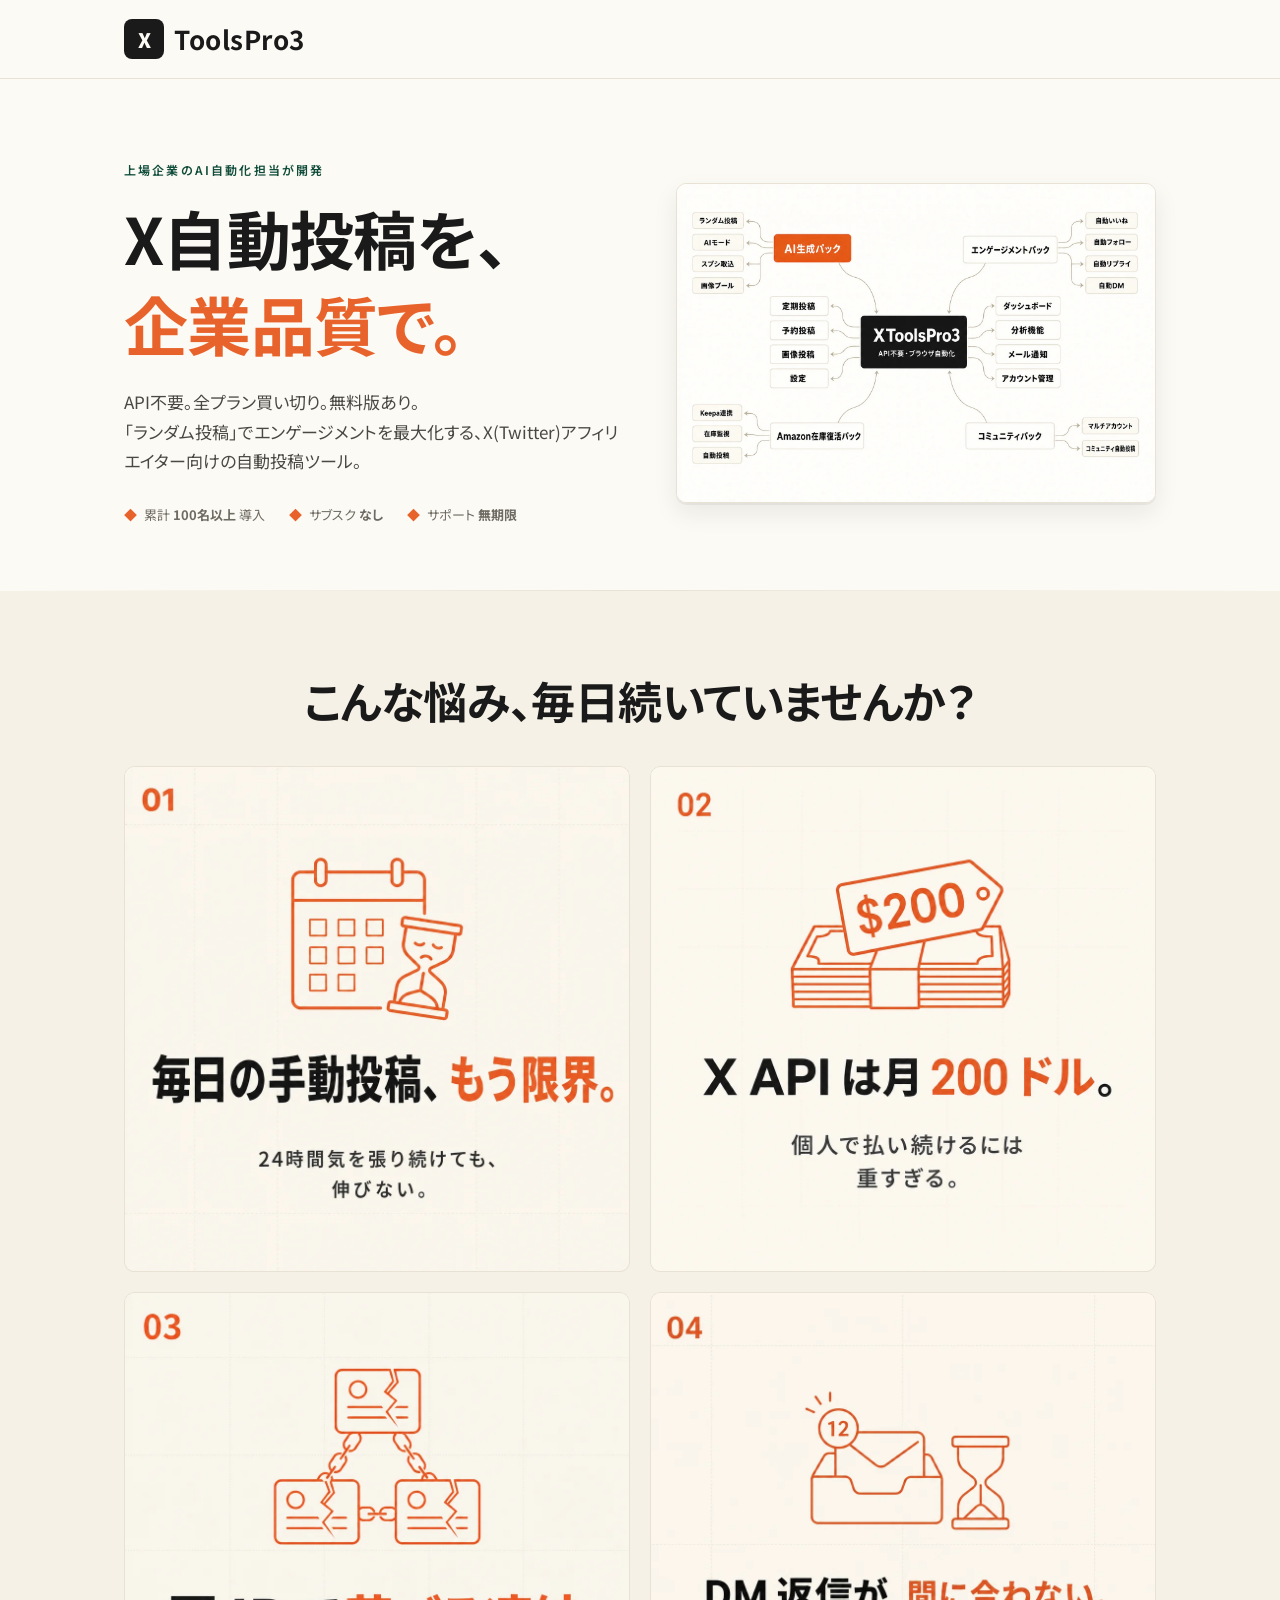
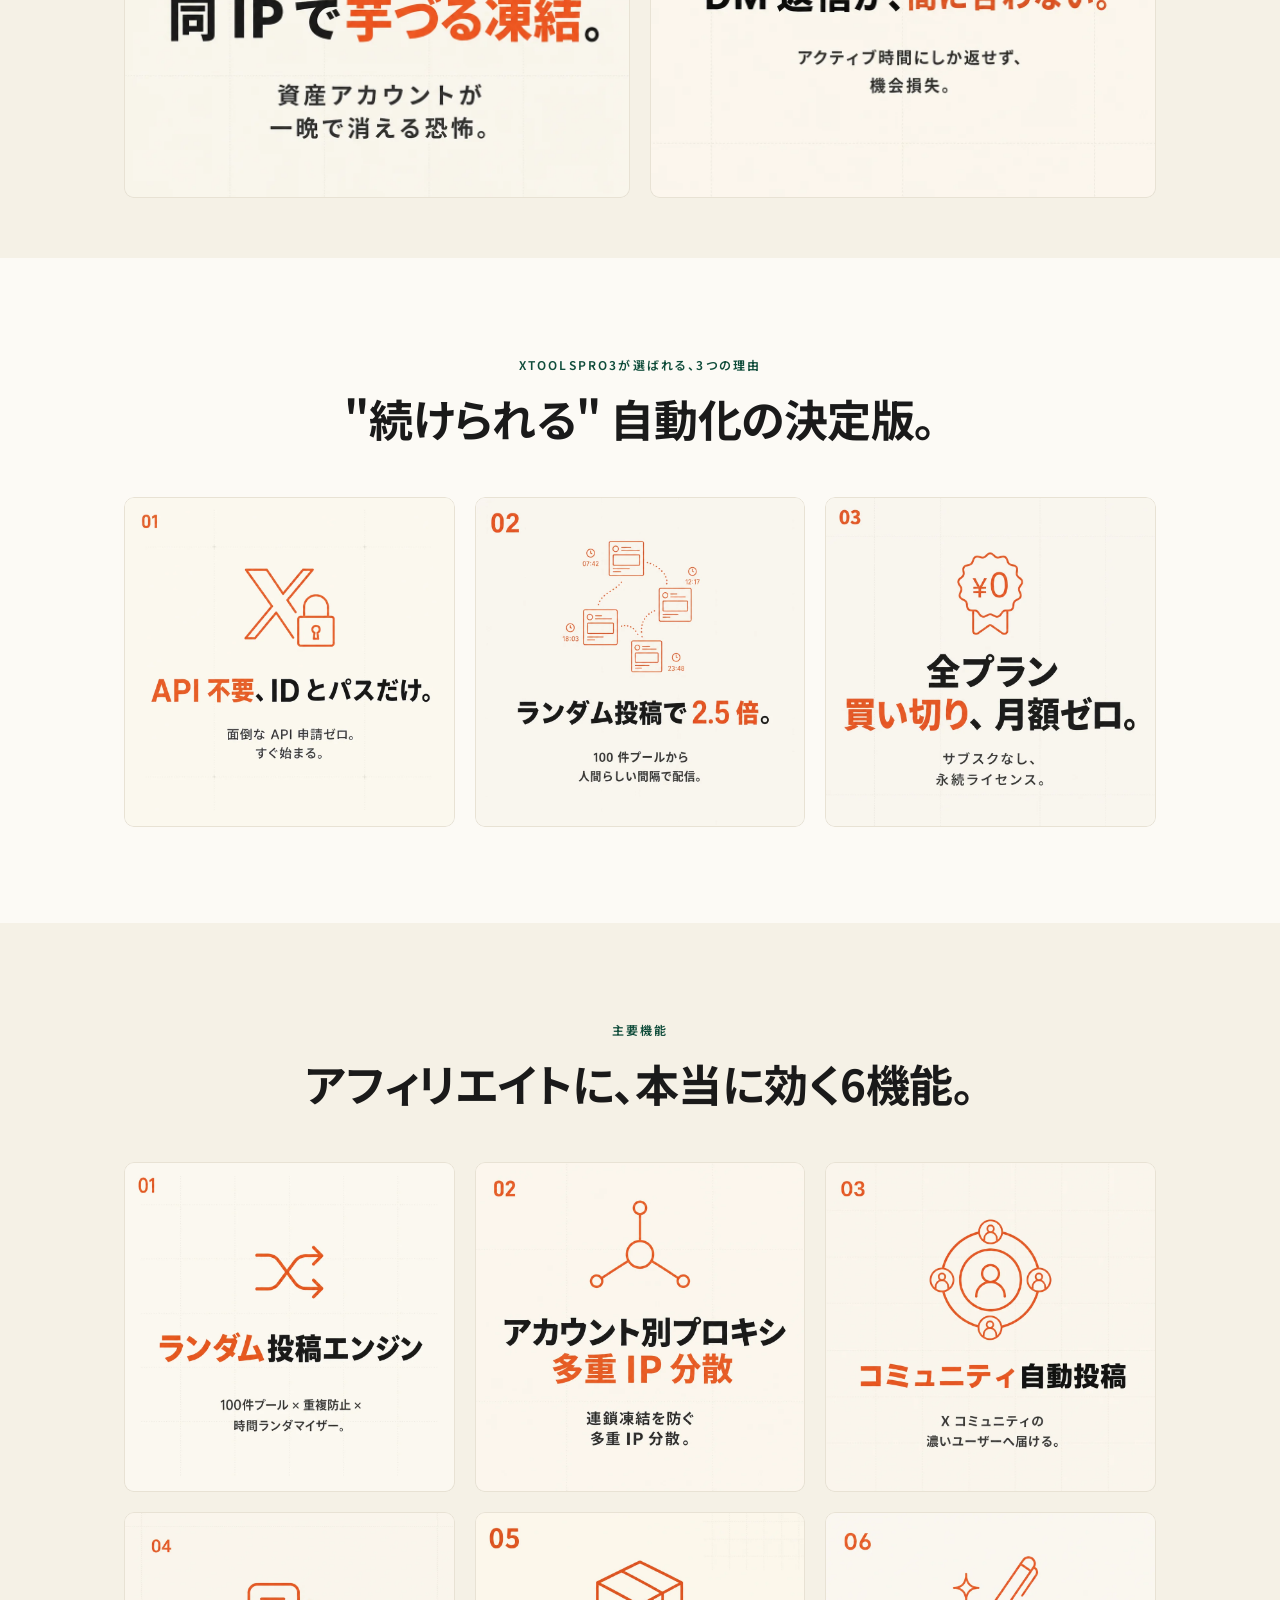
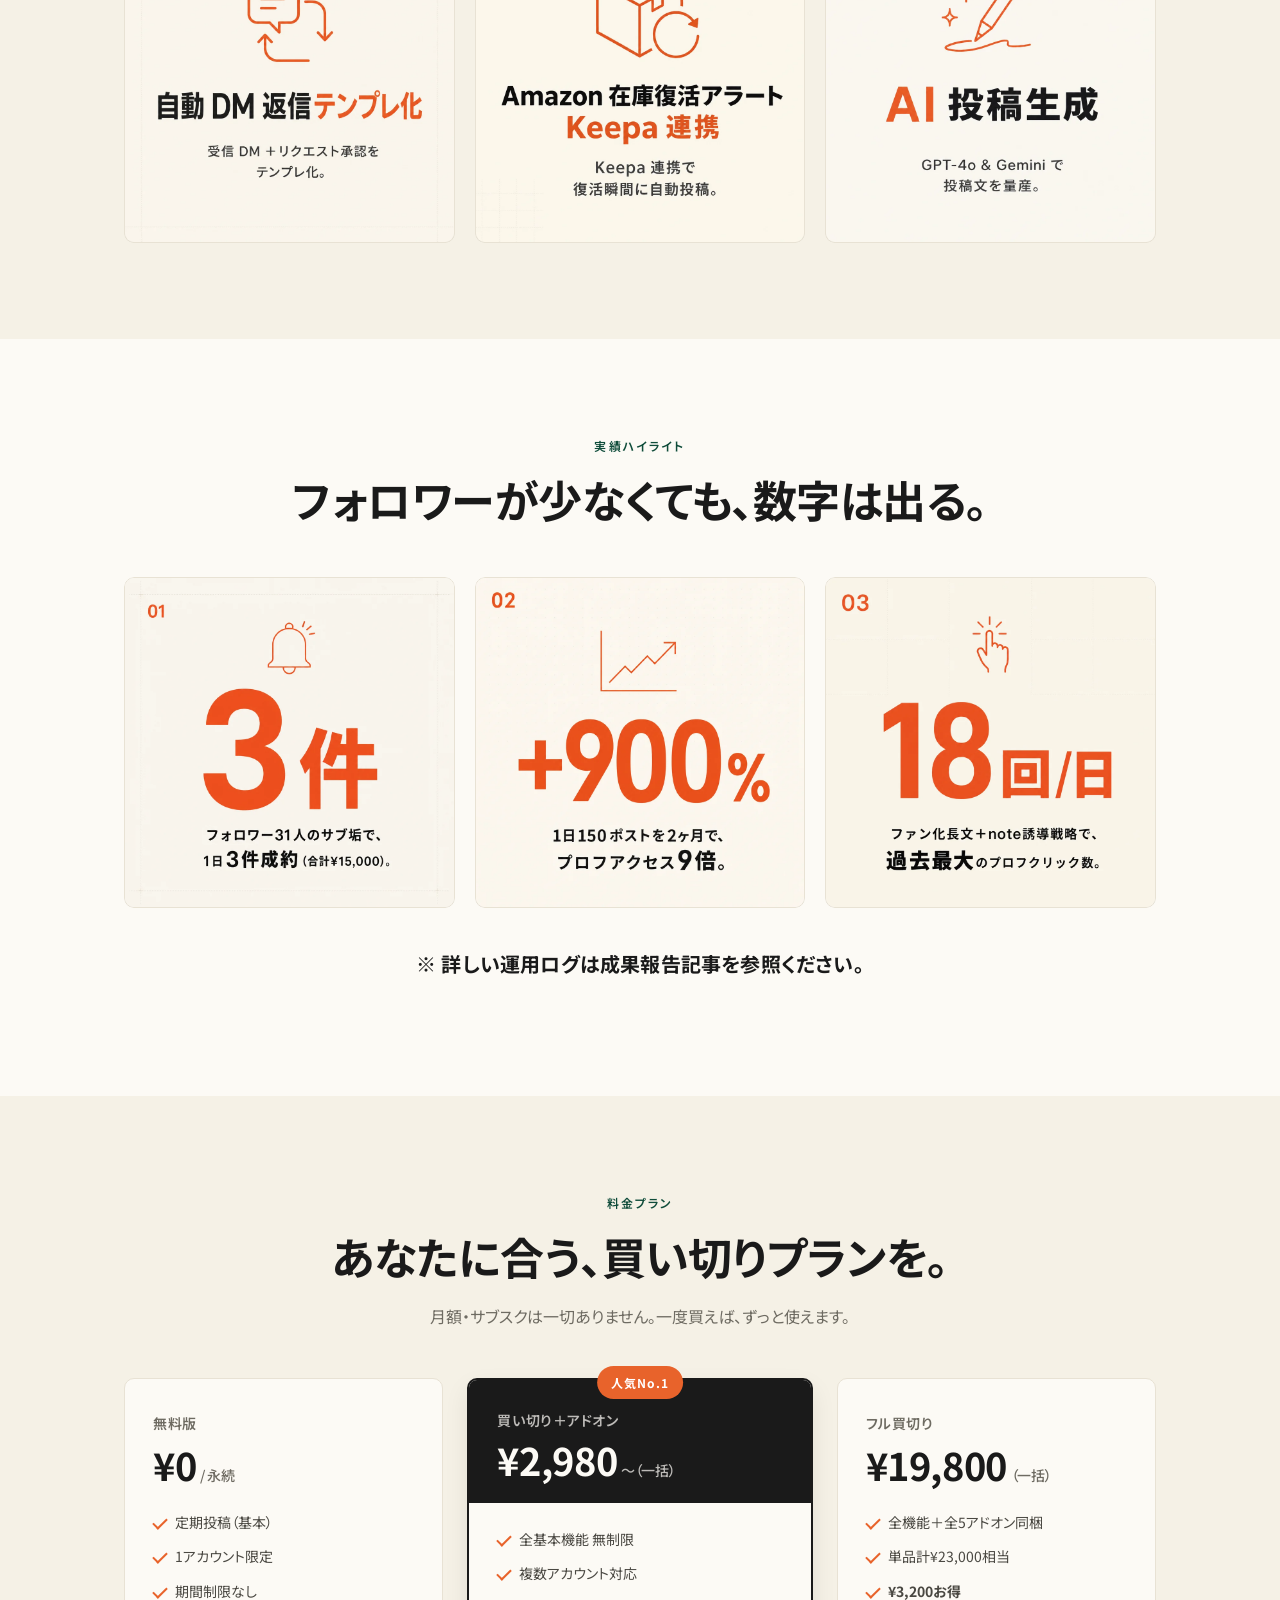
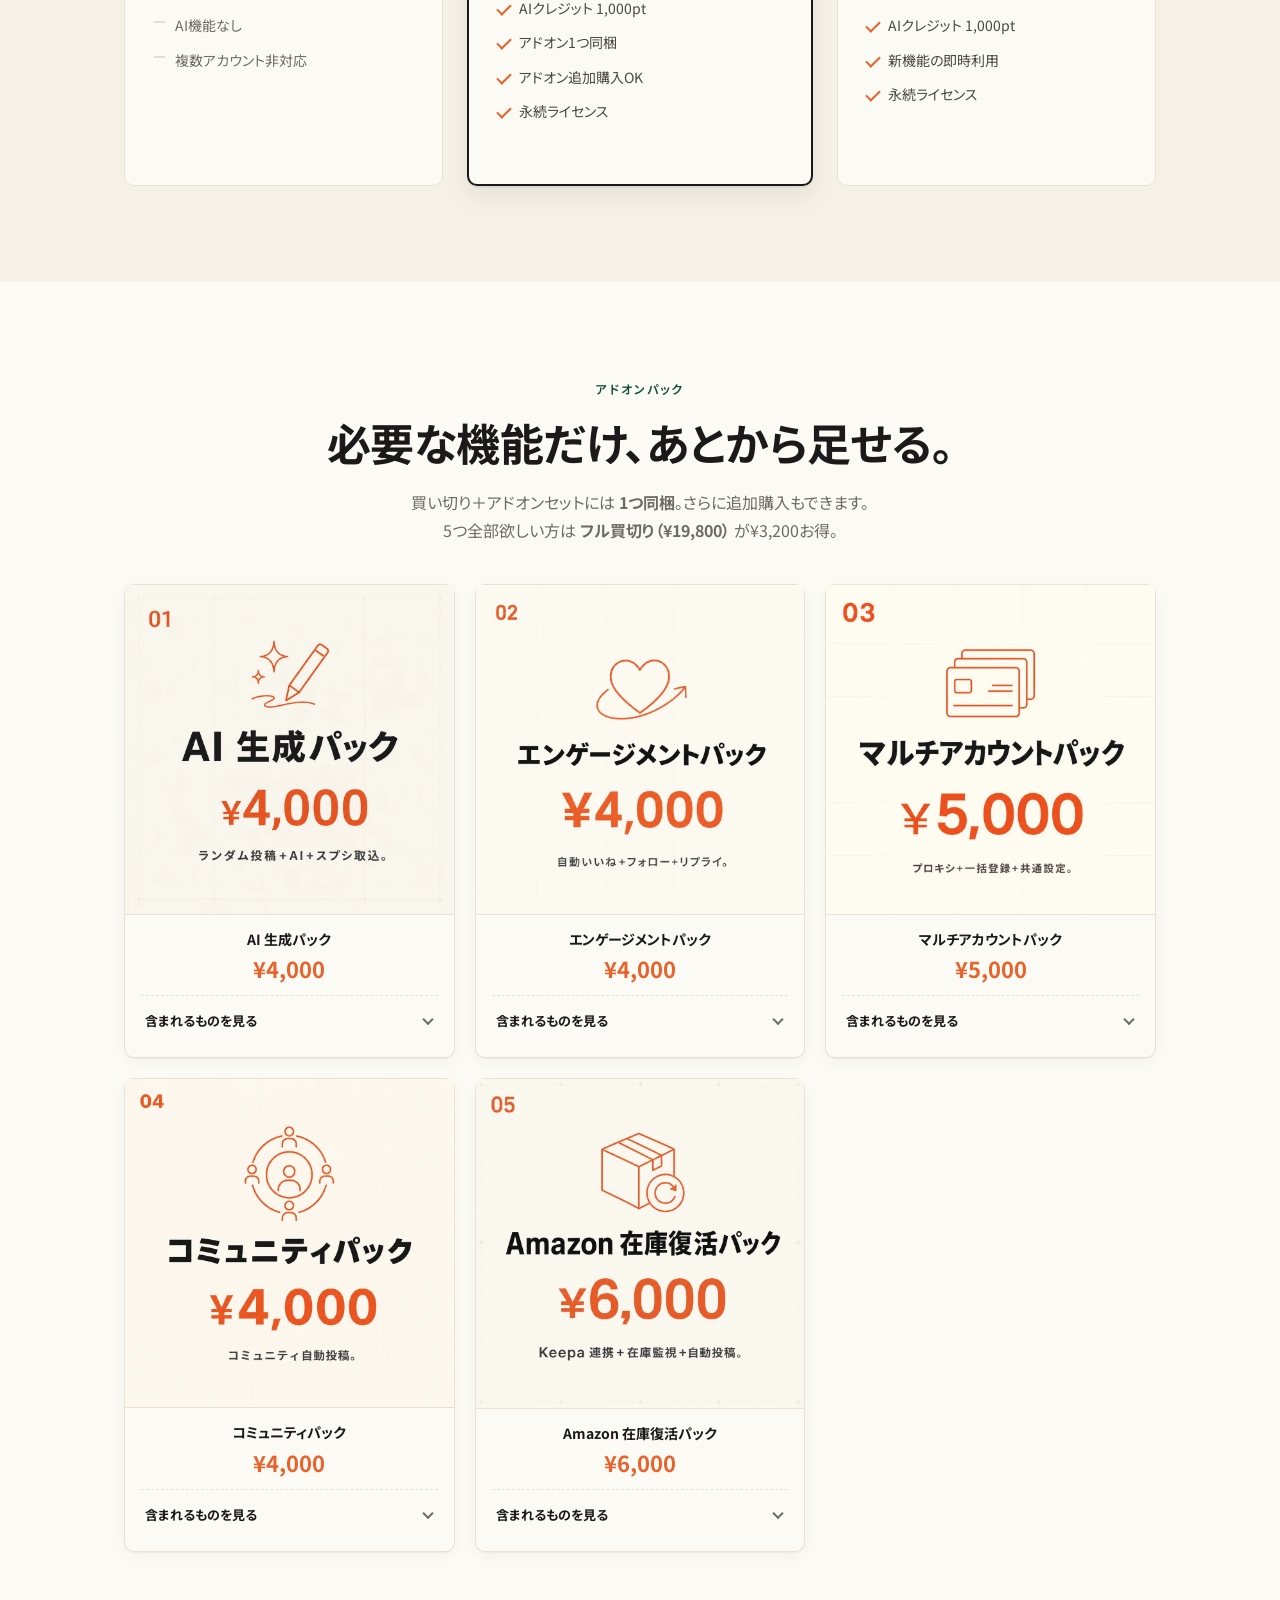
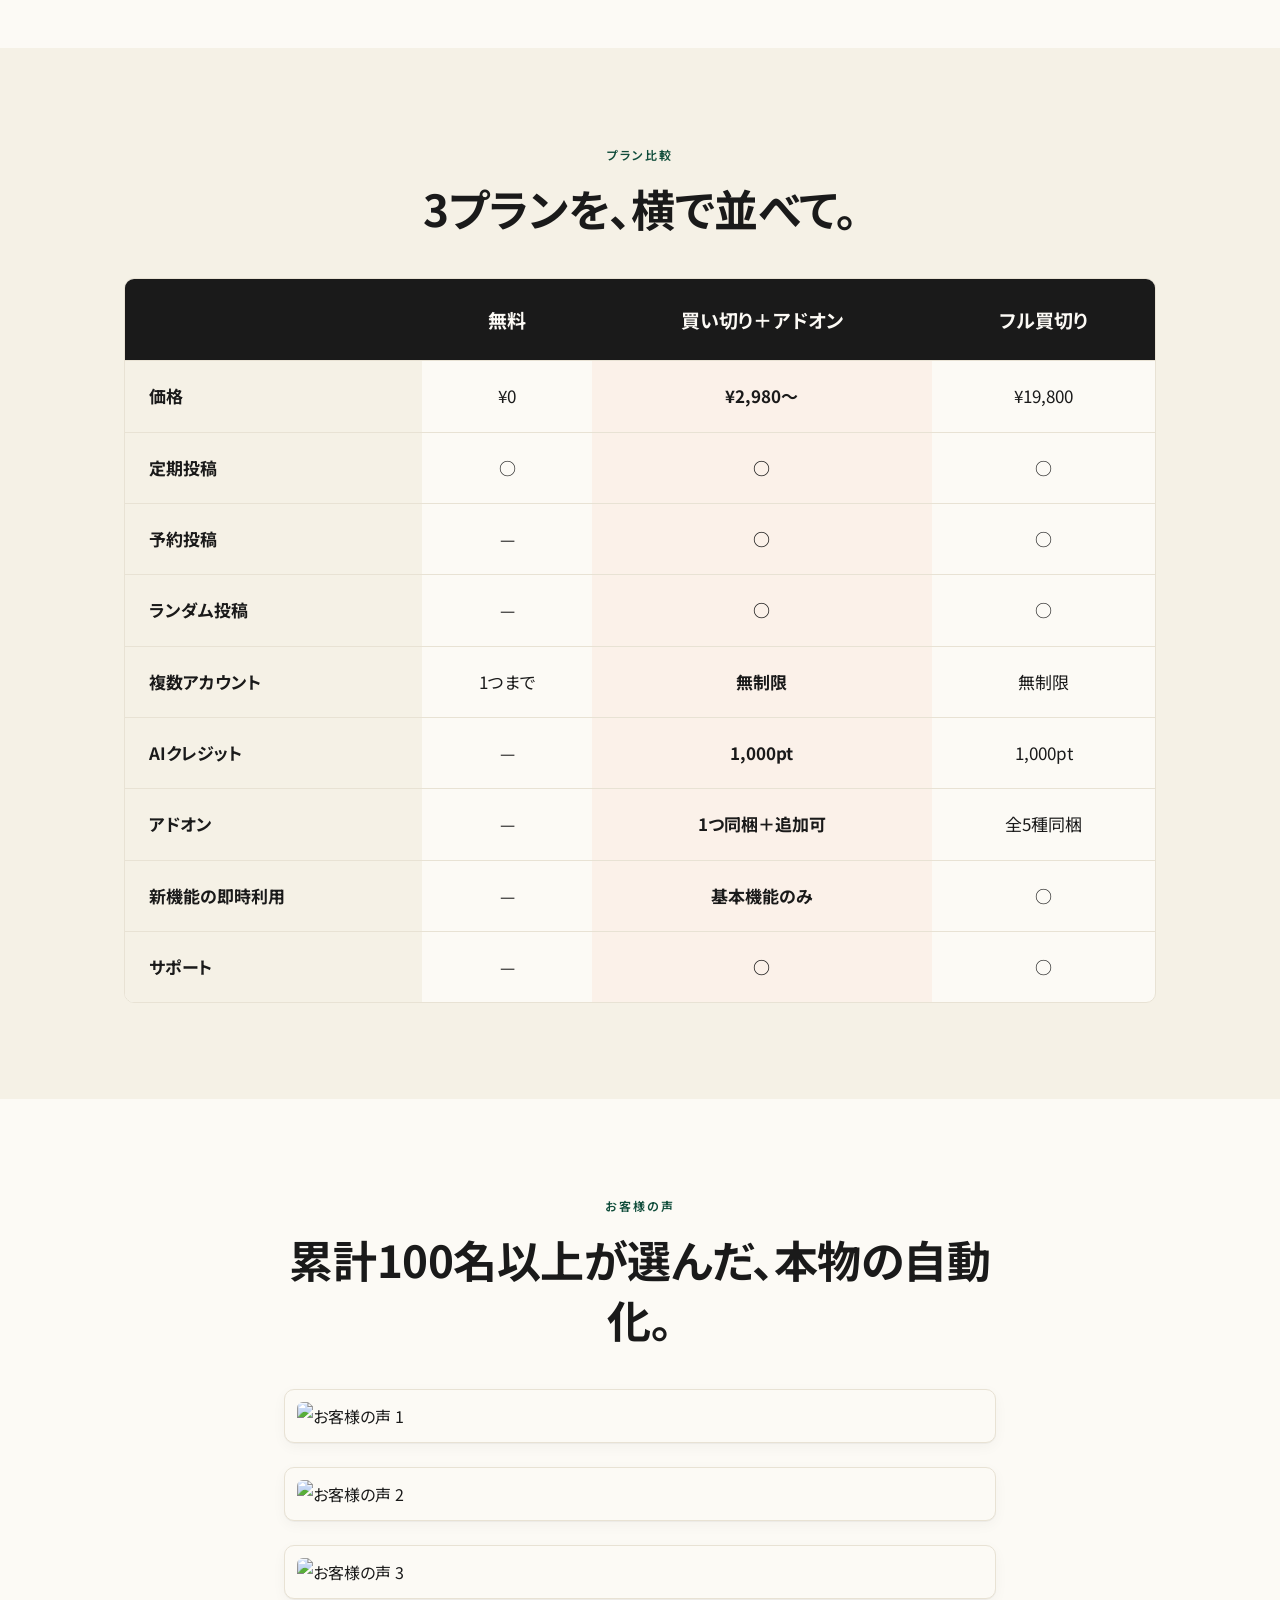
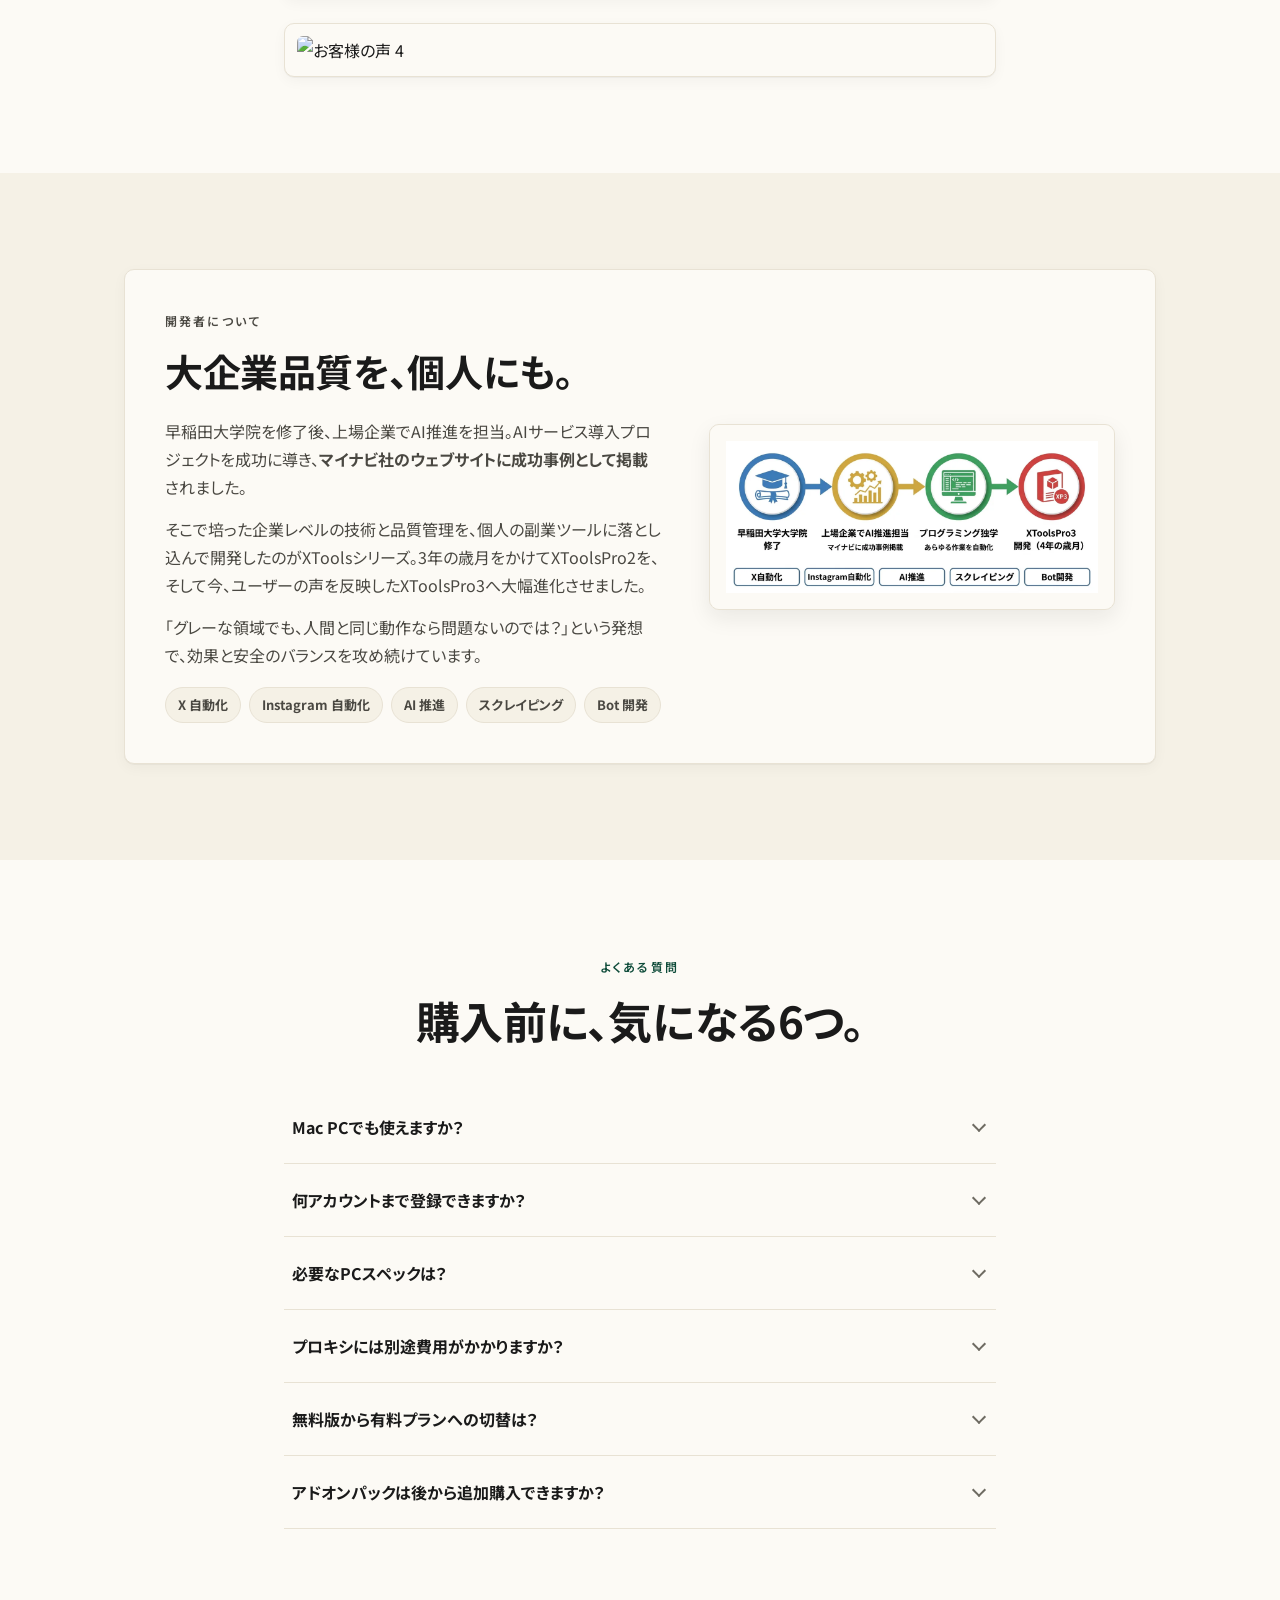
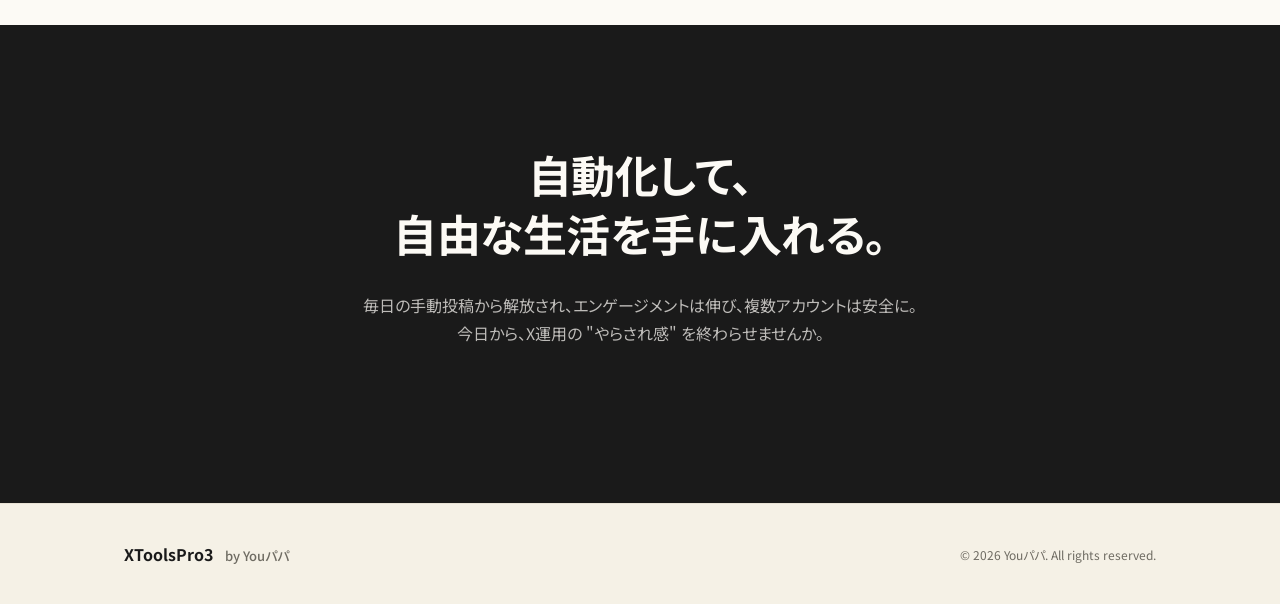
==== index.html @ c19e5337 "LP一括調整: ヘッダー拡大／figcaption除去／リンク全削除／アドオントグル追加 - ヘッダー: "3"の上付きを通常文字に変更し、ロゴ/マーク/高さを拡大 - pain/why/featur" ====
<!DOCTYPE html>
<html lang="ja">
<head>
<meta charset="UTF-8">
<meta name="viewport" content="width=device-width,initial-scale=1">
<title>XToolsPro3 — X(Twitter)自動投稿を、企業品質で。</title>
<meta name="description" content="API不要・全プラン買い切り・無料版あり。ランダム投稿でエンゲージメント2.5倍、複数アカウント・コミュニティ投稿・自動DM・Amazon在庫復活まで。上場企業AI担当が開発。">
<link rel="canonical" href="https://mitama987.github.io/xtp3-lp/">

<meta property="og:title" content="XToolsPro3 — X自動投稿を、企業品質で。">
<meta property="og:description" content="API不要・買い切り・複数アカウント対応のX自動投稿ツール。¥0から試せます。">
<meta property="og:type" content="product">
<meta property="og:url" content="https://mitama987.github.io/xtp3-lp/">
<meta property="og:image" content="https://mitama987.github.io/xtp3-lp/assets/images/feature_map.webp">
<meta name="twitter:card" content="summary_large_image">

<link rel="preconnect" href="https://fonts.googleapis.com">
<link rel="preconnect" href="https://fonts.gstatic.com" crossorigin>
<link href="https://fonts.googleapis.com/css2?family=Inter:wght@400;500;600;700&family=Noto+Sans+JP:wght@400;500;700&display=swap" rel="stylesheet">

<link rel="stylesheet" href="assets/css/style.css">

<script type="application/ld+json">
{
  "@context": "https://schema.org",
  "@type": "Product",
  "name": "XToolsPro3",
  "description": "API不要のX(Twitter)自動投稿ツール。複数アカウント・ランダム投稿・コミュニティ投稿・自動DM・Amazon在庫復活アラート搭載。",
  "brand": { "@type": "Brand", "name": "Youパパ" },
  "offers": [
    { "@type": "Offer", "name": "無料版", "price": "0", "priceCurrency": "JPY" },
    { "@type": "Offer", "name": "買い切り＋アドオンセット", "price": "2980", "priceCurrency": "JPY" },
    { "@type": "Offer", "name": "フル買切り", "price": "19800", "priceCurrency": "JPY" }
  ],
  "aggregateRating": { "@type": "AggregateRating", "ratingValue": "4.8", "reviewCount": "100" }
}
</script>
</head>
<body>

<!-- ============ HEADER ============ -->
<header class="site-header">
  <div class="wrap nav">
    <span class="brand">
      <span class="brand-mark">X</span>
      <span class="brand-name">ToolsPro3</span>
    </span>
  </div>
</header>

<main id="top">

<!-- ============ HERO ============ -->
<section class="hero">
  <div class="wrap hero-grid">
    <div class="hero-copy">
      <p class="eyebrow">上場企業のAI自動化担当が開発</p>
      <h1 class="serif">X自動投稿を、<br><span class="accent">企業品質で。</span></h1>
      <p class="lede">API不要。全プラン買い切り。無料版あり。<br>「ランダム投稿」でエンゲージメントを最大化する、X(Twitter)アフィリエイター向けの自動投稿ツール。</p>
      <ul class="hero-meta">
        <li>累計 <b>100名以上</b> 導入</li>
        <li>サブスク <b>なし</b></li>
        <li>サポート <b>無期限</b></li>
      </ul>
    </div>
    <div class="hero-visual">
      <img src="assets/images/feature_map.webp" alt="XToolsPro3の機能マップ" width="1200" height="691" loading="eager">
    </div>
  </div>
</section>

<!-- ============ PAIN ============ -->
<section class="pain">
  <div class="wrap">
    <h2 class="serif center">こんな悩み、<br class="sp-only">毎日続いていませんか？</h2>
    <div class="item-grid item-grid-4 image-only" role="list">
      <figure class="item-card" role="listitem">
        <img src="assets/images/items/pain_01_manual.webp" width="1024" height="1024" loading="lazy"
             alt="毎日の手動投稿、もう限界。24時間気を張り続けても、伸びない。">
      </figure>
      <figure class="item-card" role="listitem">
        <img src="assets/images/items/pain_02_api_cost.webp" width="1024" height="1024" loading="lazy"
             alt="X API は月 200 ドル。個人で払い続けるには重すぎる。">
      </figure>
      <figure class="item-card" role="listitem">
        <img src="assets/images/items/pain_03_freeze.webp" width="1024" height="1024" loading="lazy"
             alt="同 IP で芋づる凍結。資産アカウントが一晩で消える恐怖。">
      </figure>
      <figure class="item-card" role="listitem">
        <img src="assets/images/items/pain_04_dm_late.webp" width="1024" height="1024" loading="lazy"
             alt="DM 返信が、間に合わない。アクティブ時間にしか返せず、機会損失。">
      </figure>
    </div>
  </div>
</section>

<!-- ============ WHY ============ -->
<section class="why" id="why">
  <div class="wrap">
    <p class="eyebrow center">XToolsPro3が選ばれる、3つの理由</p>
    <h2 class="serif center">"続けられる" 自動化の決定版。</h2>
    <div class="item-grid item-grid-3 image-only" role="list">
      <figure class="item-card" role="listitem">
        <img src="assets/images/items/why_01_no_api.webp" width="1024" height="1024" loading="lazy"
             alt="API 不要、ID とパスだけ。面倒な API 申請ゼロ。すぐ始まる。">
      </figure>
      <figure class="item-card" role="listitem">
        <img src="assets/images/items/why_02_random_x25.webp" width="1024" height="1024" loading="lazy"
             alt="ランダム投稿で 2.5 倍。100 件プールから人間らしい間隔で配信。">
      </figure>
      <figure class="item-card" role="listitem">
        <img src="assets/images/items/why_03_one_time.webp" width="1024" height="1024" loading="lazy"
             alt="全プラン 買い切り、月額ゼロ。サブスクなし、永続ライセンス。">
      </figure>
    </div>
  </div>
</section>

<!-- ============ FEATURES ============ -->
<section class="features" id="features">
  <div class="wrap">
    <p class="eyebrow center">主要機能</p>
    <h2 class="serif center">アフィリエイトに、<br class="sp-only">本当に効く6機能。</h2>
    <div class="item-grid item-grid-6 image-only" role="list">
      <figure class="item-card" role="listitem">
        <img src="assets/images/items/features_01_random_engine.webp" width="1024" height="1024" loading="lazy"
             alt="ランダム投稿エンジン。100件プール × 重複防止 × 時間ランダマイザー。">
      </figure>
      <figure class="item-card" role="listitem">
        <img src="assets/images/items/features_02_proxy.webp" width="1024" height="1024" loading="lazy"
             alt="アカウント別プロキシ。連鎖凍結を防ぐ多重 IP 分散。">
      </figure>
      <figure class="item-card" role="listitem">
        <img src="assets/images/items/features_03_community.webp" width="1024" height="1024" loading="lazy"
             alt="コミュニティ自動投稿。X コミュニティの濃いユーザーへ届ける。">
      </figure>
      <figure class="item-card" role="listitem">
        <img src="assets/images/items/features_04_auto_dm.webp" width="1024" height="1024" loading="lazy"
             alt="自動 DM 返信。受信 DM ＋リクエスト承認をテンプレ化。">
      </figure>
      <figure class="item-card" role="listitem">
        <img src="assets/images/items/features_05_amazon.webp" width="1024" height="1024" loading="lazy"
             alt="Amazon 在庫復活アラート。Keepa 連携で復活瞬間に自動投稿。">
      </figure>
      <figure class="item-card" role="listitem">
        <img src="assets/images/items/features_06_ai_post.webp" width="1024" height="1024" loading="lazy"
             alt="AI 投稿生成。GPT-4o & Gemini で投稿文を量産。">
      </figure>
    </div>
  </div>
</section>

<!-- ============ ACHIEVEMENTS ============ -->
<section class="metrics">
  <div class="wrap">
    <p class="eyebrow center">実績ハイライト</p>
    <h2 class="serif center">フォロワーが少なくても、数字は出る。</h2>
    <div class="item-grid item-grid-3 image-only" role="list">
      <figure class="item-card" role="listitem">
        <img src="assets/images/items/metrics_01_sales_3.webp" width="1024" height="1024" loading="lazy"
             alt="3件。フォロワー31人のサブ垢で、1日3件成約 (合計¥15,000)。">
      </figure>
      <figure class="item-card" role="listitem">
        <img src="assets/images/items/metrics_02_growth_900.webp" width="1024" height="1024" loading="lazy"
             alt="+900%。1日150ポストを2ヶ月で、プロフアクセス9倍。">
      </figure>
      <figure class="item-card" role="listitem">
        <img src="assets/images/items/metrics_03_clicks_18.webp" width="1024" height="1024" loading="lazy"
             alt="18 回/日。ファン化長文＋note誘導戦略で、過去最大のプロフクリック数。">
      </figure>
    </div>
    <p class="metrics-note">※ 詳しい運用ログは成果報告記事を参照ください。</p>
  </div>
</section>

<!-- ============ PRICING ============ -->
<section class="pricing" id="pricing">
  <div class="wrap">
    <p class="eyebrow center">料金プラン</p>
    <h2 class="serif center">あなたに合う、<br class="sp-only">買い切りプランを。</h2>
    <p class="center muted">月額・サブスクは一切ありません。一度買えば、ずっと使えます。</p>

    <div class="plan-grid">
      <article class="plan">
        <p class="plan-name">無料版</p>
        <p class="plan-price serif">¥0<span>/ 永続</span></p>
        <ul class="plan-feats">
          <li>定期投稿（基本）</li>
          <li>1アカウント限定</li>
          <li>期間制限なし</li>
          <li class="x">AI機能なし</li>
          <li class="x">複数アカウント非対応</li>
        </ul>
      </article>

      <article class="plan plan-feature">
        <p class="plan-badge">人気No.1</p>
        <div class="plan-header">
          <p class="plan-name">買い切り＋アドオン</p>
          <p class="plan-price serif">¥2,980<span>〜（一括）</span></p>
        </div>
        <ul class="plan-feats">
          <li>全基本機能 無制限</li>
          <li>複数アカウント対応</li>
          <li>AIクレジット 1,000pt</li>
          <li>アドオン1つ同梱</li>
          <li>アドオン追加購入OK</li>
          <li>永続ライセンス</li>
        </ul>
      </article>

      <article class="plan">
        <p class="plan-name">フル買切り</p>
        <p class="plan-price serif">¥19,800<span>（一括）</span></p>
        <ul class="plan-feats">
          <li>全機能＋全5アドオン同梱</li>
          <li>単品計¥23,000相当</li>
          <li><b>¥3,200お得</b></li>
          <li>AIクレジット 1,000pt</li>
          <li>新機能の即時利用</li>
          <li>永続ライセンス</li>
        </ul>
      </article>
    </div>
  </div>
</section>

<!-- ============ ADDONS ============ -->
<section class="addons">
  <div class="wrap">
    <p class="eyebrow center">アドオンパック</p>
    <h2 class="serif center">必要な機能だけ、<br class="sp-only">あとから足せる。</h2>
    <p class="center muted">買い切り＋アドオンセットには <b>1つ同梱</b>。さらに追加購入もできます。<br>5つ全部欲しい方は <b>フル買切り（¥19,800）</b> が¥3,200お得。</p>
    <div class="item-grid item-grid-5" role="list">
      <figure class="item-card addon-card" role="listitem">
        <img src="assets/images/items/addons_01_ai.webp" width="1024" height="1024" loading="lazy"
             alt="AI 生成パック / ¥4,000。ランダム投稿+AI+スプシ取込。">
        <div class="addon-card-body">
          <p class="addon-card-name">AI 生成パック</p>
          <p class="addon-card-price">¥4,000</p>
          <details class="addon-detail">
            <summary>含まれるものを見る</summary>
            <ul class="addon-detail__list">
              <li>ランダム投稿エンジン</li>
              <li>AI投稿生成（GPT-4o & Gemini）</li>
              <li>スプレッドシート取込</li>
            </ul>
          </details>
        </div>
      </figure>
      <figure class="item-card addon-card" role="listitem">
        <img src="assets/images/items/addons_02_engagement.webp" width="1024" height="1024" loading="lazy"
             alt="エンゲージメントパック / ¥4,000。自動いいね+フォロー+リプライ。">
        <div class="addon-card-body">
          <p class="addon-card-name">エンゲージメントパック</p>
          <p class="addon-card-price">¥4,000</p>
          <details class="addon-detail">
            <summary>含まれるものを見る</summary>
            <ul class="addon-detail__list">
              <li>自動いいね</li>
              <li>自動フォロー / フォロバ</li>
              <li>自動リプライ</li>
            </ul>
          </details>
        </div>
      </figure>
      <figure class="item-card addon-card" role="listitem">
        <img src="assets/images/items/addons_03_multi.webp" width="1024" height="1024" loading="lazy"
             alt="マルチアカウントパック / ¥5,000。プロキシ+一括登録+共通設定。">
        <div class="addon-card-body">
          <p class="addon-card-name">マルチアカウントパック</p>
          <p class="addon-card-price">¥5,000</p>
          <details class="addon-detail">
            <summary>含まれるものを見る</summary>
            <ul class="addon-detail__list">
              <li>アカウント別プロキシ管理</li>
              <li>複数アカウント一括登録</li>
              <li>共通設定の横展開</li>
            </ul>
          </details>
        </div>
      </figure>
      <figure class="item-card addon-card" role="listitem">
        <img src="assets/images/items/addons_04_community.webp" width="1024" height="1024" loading="lazy"
             alt="コミュニティパック / ¥4,000。コミュニティ自動投稿。">
        <div class="addon-card-body">
          <p class="addon-card-name">コミュニティパック</p>
          <p class="addon-card-price">¥4,000</p>
          <details class="addon-detail">
            <summary>含まれるものを見る</summary>
            <ul class="addon-detail__list">
              <li>X コミュニティ自動投稿</li>
              <li>コミュニティ別の投稿振り分け</li>
              <li>濃いユーザー層へのリーチ</li>
            </ul>
          </details>
        </div>
      </figure>
      <figure class="item-card addon-card" role="listitem">
        <img src="assets/images/items/addons_05_amazon.webp" width="1024" height="1024" loading="lazy"
             alt="Amazon 在庫復活パック / ¥6,000。Keepa 連携+在庫監視+自動投稿。">
        <div class="addon-card-body">
          <p class="addon-card-name">Amazon 在庫復活パック</p>
          <p class="addon-card-price">¥6,000</p>
          <details class="addon-detail">
            <summary>含まれるものを見る</summary>
            <ul class="addon-detail__list">
              <li>Keepa 連携</li>
              <li>在庫復活の自動監視</li>
              <li>復活瞬間の自動投稿</li>
            </ul>
          </details>
        </div>
      </figure>
    </div>
  </div>
</section>

<!-- ============ COMPARISON ============ -->
<section class="compare">
  <div class="wrap">
    <p class="eyebrow center">プラン比較</p>
    <h2 class="serif center">3プランを、横で並べて。</h2>
    <div class="table-scroll">
      <table class="cmp">
        <thead>
          <tr>
            <th></th>
            <th>無料</th>
            <th class="hl">買い切り＋アドオン</th>
            <th>フル買切り</th>
          </tr>
        </thead>
        <tbody>
          <tr><th>価格</th><td>¥0</td><td class="hl">¥2,980〜</td><td>¥19,800</td></tr>
          <tr><th>定期投稿</th><td>○</td><td class="hl">○</td><td>○</td></tr>
          <tr><th>予約投稿</th><td>—</td><td class="hl">○</td><td>○</td></tr>
          <tr><th>ランダム投稿</th><td>—</td><td class="hl">○</td><td>○</td></tr>
          <tr><th>複数アカウント</th><td>1つまで</td><td class="hl">無制限</td><td>無制限</td></tr>
          <tr><th>AIクレジット</th><td>—</td><td class="hl">1,000pt</td><td>1,000pt</td></tr>
          <tr><th>アドオン</th><td>—</td><td class="hl">1つ同梱＋追加可</td><td>全5種同梱</td></tr>
          <tr><th>新機能の即時利用</th><td>—</td><td class="hl">基本機能のみ</td><td>○</td></tr>
          <tr><th>サポート</th><td>—</td><td class="hl">○</td><td>○</td></tr>
        </tbody>
      </table>
    </div>
  </div>
</section>

<!-- ============ REVIEWS ============ -->
<section class="reviews">
  <div class="wrap wrap-narrow">
    <p class="eyebrow center">お客様の声</p>
    <h2 class="serif center">累計100名以上が選んだ、<br class="sp-only">本物の自動化。</h2>
    <div class="review-stack">
      <figure><img src="https://assets.st-note.com/img/1762386691-7xI5KBtLRzO1Gci9gdfQSnqe.png?width=1200" alt="お客様の声 1" loading="lazy"></figure>
      <figure><img src="https://assets.st-note.com/img/1762386797-v0xzVAeg2s6PMiybWc18wdjU.png?width=1200" alt="お客様の声 2" loading="lazy"></figure>
      <figure><img src="https://assets.st-note.com/img/1759045630-yIfLaUvF6Gu21H0ipNPnAROt.png?width=1200" alt="お客様の声 3" loading="lazy"></figure>
      <figure><img src="https://assets.st-note.com/img/1759045850-daIKr3jUwbcZoeF6XYQ0A4p1.png?width=1200" alt="お客様の声 4" loading="lazy"></figure>
    </div>
  </div>
</section>

<!-- ============ DEVELOPER ============ -->
<section class="dev">
  <div class="wrap">
    <div class="dev-panel">
      <div class="dev-copy">
        <p class="eyebrow">開発者について</p>
        <h2 class="serif">大企業品質を、個人にも。</h2>
        <p>早稲田大学院を修了後、上場企業でAI推進を担当。AIサービス導入プロジェクトを成功に導き、<b>マイナビ社のウェブサイトに成功事例として掲載</b>されました。</p>
        <p>そこで培った企業レベルの技術と品質管理を、個人の副業ツールに落とし込んで開発したのがXToolsシリーズ。3年の歳月をかけてXToolsPro2を、そして今、ユーザーの声を反映したXToolsPro3へ大幅進化させました。</p>
        <p>「グレーな領域でも、人間と同じ動作なら問題ないのでは？」という発想で、効果と安全のバランスを攻め続けています。</p>
        <ul class="dev-tags">
          <li>X 自動化</li>
          <li>Instagram 自動化</li>
          <li>AI 推進</li>
          <li>スクレイピング</li>
          <li>Bot 開発</li>
        </ul>
      </div>
      <figure class="dev-portrait">
        <img src="assets/images/developer_portrait.webp" alt="開発者ポートレート" width="960" height="1200" loading="lazy"
             onerror="this.onerror=null;this.src='assets/images/developer_profile.webp';this.classList.add('is-fallback');">
      </figure>
    </div>
  </div>
</section>

<!-- ============ FAQ ============ -->
<section class="faq" id="faq">
  <div class="wrap wrap-narrow">
    <p class="eyebrow center">よくある質問</p>
    <h2 class="serif center">購入前に、<br class="sp-only">気になる6つ。</h2>

    <details class="qa">
      <summary>Mac PCでも使えますか？</summary>
      <div class="qa-body"><p><b>Windows専用</b>です。Mac / Linuxには対応していません。Windows 10 以降の PC をご用意ください。</p></div>
    </details>
    <details class="qa">
      <summary>何アカウントまで登録できますか？</summary>
      <div class="qa-body"><p>登録自体は<b>目安100アカウント</b>まで可能です。ただし1アカウントごとに1つのChromeが立ち上がるため、PCによっては処理が重くなる場合があります。同時刻に投稿するアカウントは<b>10個程度</b>を目安にしてください。設定でアカウントごとに投稿時刻をずらせるので、登録数が多くてもスムーズに運用できます。</p></div>
    </details>
    <details class="qa">
      <summary>必要なPCスペックは？</summary>
      <div class="qa-body"><p>Windows 10 以降 / メモリ 4GB（推奨 8GB） / 空き 1GB / インターネット接続。一般的なノートPCで動作します。</p></div>
    </details>
    <details class="qa">
      <summary>プロキシには別途費用がかかりますか？</summary>
      <div class="qa-body"><p>はい。IPRoyal等のプロキシサービスで、1アカウントあたり月額500〜800円（1日約17円）程度。資産アカウントを守る "保険料" としてお考えください。設定はコピペ3分です。</p></div>
    </details>
    <details class="qa">
      <summary>無料版から有料プランへの切替は？</summary>
      <div class="qa-body"><p>いつでも可能です。無料版でお使いのデータ・設定はそのまま引き継がれます。再インストールは不要です。</p></div>
    </details>
    <details class="qa">
      <summary>アドオンパックは後から追加購入できますか？</summary>
      <div class="qa-body"><p>はい。買い切り＋アドオンセットの方は、必要なタイミングで好きなパックを追加可能。最初から全部欲しい方は、フル買切り（¥19,800）が単品合計より <b>¥3,200お得</b> です。</p></div>
    </details>
  </div>
</section>

<!-- ============ FINAL CTA ============ -->
<section class="final">
  <div class="wrap center">
    <h2 class="serif final-title">自動化して、<br>自由な生活を手に入れる。</h2>
    <p class="muted">毎日の手動投稿から解放され、エンゲージメントは伸び、複数アカウントは安全に。<br>今日から、X運用の "やらされ感" を終わらせませんか。</p>
  </div>
</section>

</main>

<!-- ============ FOOTER ============ -->
<footer class="site-footer">
  <div class="wrap foot">
    <p class="foot-brand">XToolsPro3 <span>by Youパパ</span></p>
    <p class="foot-copy">© 2026 Youパパ. All rights reserved.</p>
  </div>
</footer>

<script src="assets/js/faq.js" defer></script>
</body>
</html>
---- assets/css/style.css ----
/* ============================================================
   XToolsPro3 LP — design tokens
   "AI臭" を回避: 紫×青グラデ／グラスモーフ／ネオンを使わない。
   紙白ベース＋くすみオレンジ単色アクセント＋深緑サブ＋明朝×サンセリフ。
   ============================================================ */
:root {
  --paper:      #FCFAF5;
  --paper-2:    #F5F1E6;
  --ink:        #1A1A1A;
  --ink-2:      #4A4842;
  --ink-3:      #6E6B62;
  --line:       #E8E2D4;
  --line-2:     #D4CDBA;
  --accent:     #E8632B;   /* くすみオレンジ */
  --accent-d:   #C24F1B;
  --deep:       #0F4C3A;   /* 深緑（差し色） */
  --hl:         #FFF1B8;   /* ハイライト（数字下線用） */

  --serif: "Segoe UI", "Noto Sans JP", system-ui, -apple-system, BlinkMacSystemFont, "Hiragino Sans", "Yu Gothic", sans-serif;
  --sans:  "Segoe UI", "Noto Sans JP", system-ui, -apple-system, BlinkMacSystemFont, "Hiragino Sans", "Yu Gothic", sans-serif;

  --r:  10px;       /* 角丸（控えめ） */
  --r-s: 6px;
  --shadow-1: 0 1px 0 rgba(26,26,26,.04), 0 4px 14px rgba(26,26,26,.04);
  --shadow-2: 0 2px 0 rgba(26,26,26,.05), 0 10px 24px rgba(26,26,26,.08);

  --maxw: 1080px;
  --maxw-narrow: 760px;
}

/* ============================================================
   Reset & Base
   ============================================================ */
*, *::before, *::after { box-sizing: border-box; }
html { -webkit-text-size-adjust: 100%; scroll-behavior: smooth; scroll-padding-top: 88px; }
body {
  margin: 0;
  font-family: var(--sans);
  font-size: 16px;
  line-height: 1.75;
  color: var(--ink);
  background: var(--paper);
  font-feature-settings: "palt" 1;
  -webkit-font-smoothing: antialiased;
  text-rendering: optimizeLegibility;
}
img { max-width: 100%; height: auto; display: block; }
a { color: var(--accent-d); text-decoration: none; }
a:hover { text-decoration: underline; }
ul { list-style: none; padding: 0; margin: 0; }

.serif { font-family: var(--serif); font-weight: 700; line-height: 1.35; letter-spacing: -.01em; }
.center { text-align: center; }
.muted  { color: var(--ink-3); }
.accent { color: var(--accent); }
.eyebrow { font-size: 12px; letter-spacing: .18em; text-transform: uppercase; color: var(--deep); font-weight: 600; margin: 0 0 14px; }
.sp-only { display: none; }

.wrap { max-width: var(--maxw); margin: 0 auto; padding: 0 24px; }
.wrap-narrow { max-width: var(--maxw-narrow); }

h2.serif { font-size: clamp(28px, 4.2vw, 44px); margin: 0 0 28px; }
h3 { font-family: var(--sans); font-weight: 700; font-size: 18px; margin: 0 0 8px; }

/* ============================================================
   Buttons
   ============================================================ */
.btn {
  display: inline-flex; align-items: center; justify-content: center;
  gap: 8px; padding: 14px 24px;
  border-radius: var(--r);
  font-weight: 700; font-size: 15px;
  border: 1.5px solid transparent;
  transition: transform .12s ease, box-shadow .12s ease, background .12s ease, color .12s ease;
  cursor: pointer; text-decoration: none;
}
.btn:hover { text-decoration: none; transform: translateY(-1px); }
.btn-sm { padding: 8px 14px; font-size: 13px; }
.btn-lg { padding: 18px 32px; font-size: 17px; }
.btn-block { display: flex; width: 100%; }

.btn-primary  { background: var(--accent); color: #fff; }
.btn-primary:hover { background: var(--accent-d); box-shadow: var(--shadow-2); }

.btn-secondary { background: var(--paper); color: var(--ink); border-color: var(--ink); }
.btn-secondary:hover { background: var(--ink); color: var(--paper); }

.btn-dark { background: var(--ink); color: var(--paper); }
.btn-dark:hover { background: #000; box-shadow: var(--shadow-2); }

.btn-ghost { background: transparent; color: var(--ink); border-color: var(--line-2); }
.btn-ghost:hover { background: var(--paper-2); }

/* ============================================================
   Header
   ============================================================ */
.site-header {
  position: sticky; top: 0; z-index: 50;
  background: rgba(252,250,245,.92);
  backdrop-filter: saturate(140%) blur(6px);
  border-bottom: 1px solid var(--line);
}
.nav {
  display: flex; align-items: center; justify-content: flex-start;
  height: 78px;
}
.brand { display: inline-flex; align-items: center; gap: 10px; color: var(--ink); font-weight: 700; }
.brand-mark {
  display: inline-grid; place-items: center;
  width: 40px; height: 40px;
  background: var(--ink); color: var(--paper);
  font-family: var(--serif); font-weight: 900; font-size: 20px;
  border-radius: 8px;
}
.brand-name { font-family: var(--serif); font-weight: 700; font-size: 26px; letter-spacing: .02em; }

/* ============================================================
   Hero
   ============================================================ */
.hero { padding: 80px 0 64px; position: relative; }
.hero::after { /* subtle bottom divider */
  content: ""; position: absolute; left: 0; right: 0; bottom: 0;
  height: 1px; background: linear-gradient(to right, transparent, var(--line), transparent);
}
.hero-grid {
  display: grid; grid-template-columns: 1.05fr 1fr; gap: 48px; align-items: center;
}
.hero-copy h1 {
  font-size: clamp(36px, 5.6vw, 64px);
  margin: 4px 0 20px;
}
.lede { font-size: 17px; color: var(--ink-2); margin: 0 0 28px; }
.hero-cta { display: flex; flex-wrap: wrap; gap: 12px; margin-bottom: 24px; }
.hero-meta { display: flex; flex-wrap: wrap; gap: 18px 24px; font-size: 13px; color: var(--ink-3); }
.hero-meta li::before { content: "◆ "; color: var(--accent); margin-right: 4px; }
.hero-visual img {
  border-radius: var(--r);
  border: 1px solid var(--line);
  box-shadow: var(--shadow-2);
}

/* ============================================================
   Pain
   ============================================================ */
.pain { padding: 80px 0 60px; background: var(--paper-2); }
.pain h2 { margin-bottom: 36px; }
.pain-keyvisual { margin: 0; }
.pain-keyvisual img,
.section-keyvisual img {
  display: block;
  width: 100%;
  max-width: 1080px;
  height: auto;
  margin: 0 auto;
  border-radius: var(--r);
  border: 1px solid var(--line);
  box-shadow: var(--shadow-1);
}
.section-keyvisual { margin: 36px 0 0; }

/* PRICING: image + slim CTA row */
.plan-cta-row {
  display: flex; flex-wrap: wrap; gap: 12px;
  justify-content: center; margin-top: 28px;
}

/* ADDONS: image + compact link list */
.addon-cta-list {
  list-style: none; padding: 0; margin: 24px 0 0;
  display: flex; flex-wrap: wrap; gap: 8px 18px;
  justify-content: center;
}
.addon-cta-list a {
  font-size: 13px; font-weight: 600; color: var(--accent-d);
}
.addon-cta-list a:hover { color: var(--accent); }

/* ============================================================
   Item Grid (per-item images)
   ============================================================ */
.item-grid { display: grid; gap: 20px; margin: 36px auto 0; max-width: var(--maxw); }
.item-grid-3 { grid-template-columns: repeat(3, 1fr); }
.item-grid-4 { grid-template-columns: repeat(4, 1fr); }
.item-grid-5 { grid-template-columns: repeat(5, 1fr); }
.item-grid-6 { grid-template-columns: repeat(3, 1fr); }

.item-card {
  margin: 0; background: var(--paper);
  border: 1px solid var(--line); border-radius: var(--r);
  box-shadow: var(--shadow-1); overflow: hidden;
  display: flex; flex-direction: column;
  transition: transform .15s ease, box-shadow .15s ease;
}
.item-card:hover { transform: translateY(-2px); box-shadow: var(--shadow-2); }
.item-card a { display: block; }
.item-card img { width: 100%; height: auto; display: block; aspect-ratio: 1 / 1; }
.item-card figcaption {
  padding: 14px 16px 18px; font-weight: 700; font-size: 14px;
  color: var(--ink); line-height: 1.5; text-align: center;
  border-top: 1px solid var(--line);
}
/* 画像のみ表示するグリッド（caption削除済セクション用） */
.item-grid.image-only .item-card { background: transparent; border: 0; box-shadow: none; }
.item-grid.image-only .item-card img {
  border-radius: var(--r);
  border: 1px solid var(--line);
  box-shadow: var(--shadow-1);
  background: var(--paper);
}

/* ============================================================
   Why
   ============================================================ */
.why { padding: 96px 0; }
.why h2 { margin-bottom: 48px; }
.why-grid {
  display: grid; gap: 24px;
  grid-template-columns: repeat(3, 1fr);
}
.why-card {
  border: 1px solid var(--line);
  border-radius: var(--r);
  padding: 32px 28px;
  background: var(--paper);
  transition: transform .15s ease, box-shadow .15s ease;
}
.why-card:hover { transform: translateY(-2px); box-shadow: var(--shadow-2); }
.why-num { font-size: 36px; color: var(--ink-3); margin: 0 0 16px; line-height: 1; }
.why-card h3 { font-size: 19px; margin-bottom: 12px; }
.why-card p { color: var(--ink-2); margin: 0; }

/* ============================================================
   Features
   ============================================================ */
.features { padding: 96px 0; background: var(--paper-2); }
.features h2 { margin-bottom: 48px; }
.feat-grid {
  display: grid; gap: 20px;
  grid-template-columns: repeat(3, 1fr);
}
.feat-card {
  background: var(--paper);
  border: 1px solid var(--line);
  border-radius: var(--r);
  padding: 28px 24px;
  transition: transform .15s ease, box-shadow .15s ease;
}
.feat-card:hover { transform: translateY(-2px); box-shadow: var(--shadow-2); }
.feat-ico {
  width: 32px; height: 32px;
  color: var(--accent);
  margin-bottom: 16px;
}
.feat-card h3 { font-size: 17px; margin-bottom: 10px; }
.feat-card p { color: var(--ink-2); margin: 0 0 12px; font-size: 15px; }
.feat-card details { border-top: 1px dashed var(--line); padding-top: 12px; margin-top: 10px; }
.feat-card summary {
  cursor: pointer; font-size: 13px; color: var(--accent-d); font-weight: 600;
  list-style: none; outline: none;
}
.feat-card summary::-webkit-details-marker { display: none; }
.feat-card summary::after { content: " ＋"; }
.feat-card details[open] summary::after { content: " −"; }
.feat-card details p { font-size: 14px; color: var(--ink-3); margin-top: 8px; }

/* ============================================================
   Metrics
   ============================================================ */
.metrics { padding: 96px 0; }
.metrics h2 { margin-bottom: 48px; }
.metric-grid {
  display: grid; gap: 32px;
  grid-template-columns: repeat(3, 1fr);
}
.metric { text-align: center; padding: 16px; }
.metric-value {
  font-size: clamp(56px, 8vw, 84px);
  line-height: 1; color: var(--ink);
  margin: 0 0 12px;
  background-image: linear-gradient(transparent 70%, var(--hl) 70%);
  display: inline-block;
  padding: 0 8px;
}
.metric-value span { font-size: .35em; margin-left: 6px; color: var(--ink-3); font-weight: 600; }
.metric-label { font-size: 14px; color: var(--ink-2); margin: 0; line-height: 1.7; }
.metric-label b { color: var(--ink); }
.metrics-note {
  text-align: center; color: var(--ink); margin-top: 40px;
  font-size: 20px; font-weight: 700; line-height: 1.6;
  letter-spacing: .01em;
}
@media (max-width: 640px) {
  .metrics-note { font-size: 17px; margin-top: 28px; }
}

/* ============================================================
   Pricing
   ============================================================ */
.pricing { padding: 96px 0; background: var(--paper-2); }
.pricing h2 { margin-bottom: 16px; }
.plan-grid {
  display: grid; gap: 24px; align-items: stretch;
  grid-template-columns: 1fr 1.08fr 1fr;
  margin-top: 48px;
}
.plan {
  background: var(--paper);
  border: 1px solid var(--line);
  border-radius: var(--r);
  padding: 32px 28px;
  display: flex; flex-direction: column;
  position: relative;
}
.plan-feature {
  border: 2px solid var(--ink);
  box-shadow: var(--shadow-2);
}
.plan-feature .plan-header {
  background: var(--ink);
  color: var(--paper);
  margin: -32px -28px 24px;
  padding: 28px 28px 22px;
  border-radius: 8px 8px 0 0;
}
.plan-feature .plan-header .plan-name       { color: rgba(252,250,245,.72); margin: 0 0 6px; }
.plan-feature .plan-header .plan-price      { color: var(--paper); margin: 0; }
.plan-feature .plan-header .plan-price span { color: rgba(252,250,245,.72); }
.plan-feature .plan-badge {
  background: var(--accent);
  color: #fff;
}
.plan-badge {
  position: absolute; top: -14px; left: 50%; transform: translateX(-50%);
  background: var(--ink); color: var(--paper);
  font-size: 12px; font-weight: 700; letter-spacing: .08em;
  padding: 6px 14px; border-radius: 999px;
  margin: 0;
}
.plan-name { font-size: 14px; font-weight: 600; color: var(--ink-3); margin: 0 0 8px; letter-spacing: .04em; }
.plan-price {
  font-size: 38px; line-height: 1.1; margin: 0 0 24px; color: var(--ink);
}
.plan-price span { font-size: 14px; color: var(--ink-3); margin-left: 4px; font-weight: 500; font-family: var(--sans); }
.plan-feats { display: flex; flex-direction: column; gap: 10px; margin-bottom: 28px; flex-grow: 1; }
.plan-feats li { font-size: 14px; color: var(--ink-2); padding-left: 22px; position: relative; }
.plan-feats li::before {
  content: ""; position: absolute; left: 0; top: 8px;
  width: 14px; height: 8px; border-left: 2px solid var(--accent); border-bottom: 2px solid var(--accent);
  transform: rotate(-45deg);
}
.plan-feats li.x { color: var(--ink-3); }
.plan-feats li.x::before {
  border: 0; transform: none;
  content: "—"; width: auto; height: auto; line-height: 1;
  color: var(--line-2); font-weight: 700; top: 0;
}

/* ============================================================
   Addons
   ============================================================ */
.addons { padding: 96px 0; }
.addons h2 { margin-bottom: 16px; }
.addons .muted { margin-bottom: 40px; }
.addon-grid {
  display: grid; gap: 16px;
  grid-template-columns: repeat(5, 1fr);
}

/* Addon card with toggle */
.addon-card { overflow: visible; }
.addon-card-body {
  padding: 14px 16px 18px;
  border-top: 1px solid var(--line);
  display: flex; flex-direction: column; gap: 4px;
}
.addon-card-name {
  font-weight: 700; font-size: 14px; line-height: 1.45;
  color: var(--ink); margin: 0; text-align: center;
}
.addon-card-price {
  font-family: var(--serif); font-weight: 700;
  font-size: 22px; line-height: 1; color: var(--accent);
  margin: 4px 0 8px; text-align: center;
}
.addon-detail {
  border-top: 1px dashed var(--line);
  padding-top: 8px; margin-top: 4px;
}
.addon-detail summary {
  list-style: none; cursor: pointer;
  font-size: 13px; font-weight: 700;
  color: var(--ink); position: relative;
  padding: 6px 22px 6px 4px; outline: none;
  transition: color .15s ease;
}
.addon-detail summary::-webkit-details-marker { display: none; }
.addon-detail summary::after {
  content: ""; position: absolute; right: 6px; top: 50%;
  width: 8px; height: 8px;
  border-right: 2px solid var(--ink-3);
  border-bottom: 2px solid var(--ink-3);
  transform: translateY(-70%) rotate(45deg);
  transition: transform .25s ease, border-color .25s ease;
}
.addon-detail[open] summary { color: var(--accent-d); }
.addon-detail[open] summary::after {
  transform: translateY(-30%) rotate(-135deg);
  border-color: var(--accent);
}
.addon-detail__list {
  list-style: none; padding: 8px 4px 4px; margin: 0;
  display: grid; gap: 6px;
}
.addon-detail__list li {
  font-size: 13px; color: var(--ink-2);
  padding-left: 14px; position: relative; line-height: 1.55;
}
.addon-detail__list li::before {
  content: "•"; position: absolute; left: 2px; top: 0;
  color: var(--accent); font-weight: 900;
}

/* ============================================================
   Comparison Table
   ============================================================ */
.compare { padding: 96px 0; background: var(--paper-2); }
.compare h2 { margin-bottom: 40px; }
.table-scroll { overflow-x: auto; -webkit-overflow-scrolling: touch; }
.cmp {
  width: 100%; min-width: 720px;
  border-collapse: separate; border-spacing: 0;
  background: var(--paper);
  border: 1px solid var(--line);
  border-radius: var(--r);
  overflow: hidden;
}
.cmp th, .cmp td {
  padding: 22px 24px; text-align: center; font-size: 17px;
  line-height: 1.55;
  border-bottom: 1px solid var(--line);
}
.cmp tbody th { text-align: left; color: var(--ink); font-weight: 700; background: var(--paper-2); font-size: 17px; }
.cmp thead th { background: var(--ink); color: var(--paper); font-weight: 700; padding: 26px 24px; font-size: 19px; letter-spacing: .01em; }
.cmp .hl { background: rgba(232,99,43,.06); color: var(--ink); font-weight: 700; }
.cmp thead th.hl { background: var(--ink); color: var(--paper); }
.cmp tbody tr:last-child th, .cmp tbody tr:last-child td { border-bottom: 0; }

@media (max-width: 640px) {
  .cmp th, .cmp td { padding: 16px 14px; font-size: 14px; }
  .cmp thead th { padding: 18px 14px; font-size: 16px; }
  .cmp tbody th { font-size: 14px; }
}

/* ============================================================
   Reviews
   ============================================================ */
.reviews { padding: 96px 0; }
.reviews h2 { margin-bottom: 40px; }
.review-stack {
  display: flex; flex-direction: column; gap: 24px;
  max-width: 720px; margin: 0 auto;
}
.review-stack figure {
  margin: 0; padding: 12px;
  background: var(--paper);
  border: 1px solid var(--line);
  border-radius: var(--r);
  box-shadow: var(--shadow-1);
  overflow: hidden;
}
.review-stack img {
  width: 100%; height: auto; display: block;
  border-radius: var(--r-s);
}

/* ============================================================
   Developer
   ============================================================ */
.dev { padding: 96px 0; background: var(--paper-2); }
.dev-panel {
  display: grid; gap: 48px; align-items: center;
  grid-template-columns: minmax(0, 1.1fr) minmax(280px, 0.9fr);
  background: var(--paper);
  border: 1px solid var(--line);
  border-radius: var(--r);
  padding: 40px;
  box-shadow: var(--shadow-1);
}
.dev-copy h2 { font-size: clamp(28px, 3.8vw, 38px); margin: 0 0 20px; }
.dev-copy p { color: var(--ink-2); margin: 0 0 14px; }
.dev-tags {
  display: flex; flex-wrap: wrap; gap: 8px;
  margin: 18px 0 0; padding: 0; list-style: none;
}
.dev-tags li {
  font-size: 13px; font-weight: 700; color: var(--ink-2);
  padding: 6px 12px;
  background: var(--paper-2);
  border: 1px solid var(--line);
  border-radius: 999px;
}
.dev-portrait {
  margin: 0;
  border-radius: var(--r);
  overflow: hidden;
  background: var(--paper-2);
  border: 1px solid var(--line);
  box-shadow: 0 8px 22px rgba(26, 26, 26, .08);
}
.dev-portrait img {
  display: block; width: 100%; height: auto;
  aspect-ratio: 4 / 5;
  object-fit: cover;
  object-position: center 38%;
}
.dev-portrait img.is-fallback {
  aspect-ratio: auto;
  object-fit: contain;
  background: var(--paper);
  padding: 16px;
}
@media (max-width: 960px) {
  .dev-panel { grid-template-columns: 1fr; padding: 28px; gap: 32px; }
  .dev-portrait { order: -1; max-width: 360px; margin: 0 auto; }
}

/* ============================================================
   FAQ
   ============================================================ */
.faq { padding: 96px 0; }
.faq h2 { margin-bottom: 40px; }
.qa {
  border-bottom: 1px solid var(--line);
  padding: 4px 0;
}
.qa[open] summary { color: var(--accent-d); }
.qa summary {
  list-style: none; cursor: pointer;
  padding: 18px 36px 18px 8px;
  font-weight: 700; font-size: 16px; color: var(--ink);
  position: relative; outline: none;
  transition: color .15s ease;
}
.qa summary::-webkit-details-marker { display: none; }
.qa summary::after {
  content: ""; position: absolute; right: 12px; top: 50%;
  width: 10px; height: 10px;
  border-right: 2px solid var(--ink-3); border-bottom: 2px solid var(--ink-3);
  transform: translateY(-70%) rotate(45deg);
  transition: transform .25s ease;
}
.qa[open] summary::after { transform: translateY(-30%) rotate(-135deg); border-color: var(--accent); }
.qa-body { padding: 0 8px 22px; color: var(--ink-2); }
.qa-body p { margin: 0; }
.faq-more { text-align: center; margin-top: 36px; color: var(--ink-3); font-size: 14px; }

/* ============================================================
   Final CTA
   ============================================================ */
.final {
  padding: 120px 0;
  background: var(--ink);
  color: var(--paper);
  position: relative;
}
.final-title { font-size: clamp(32px, 5vw, 52px); margin: 0 0 20px; color: var(--paper); }
.final .muted { color: rgba(252,250,245,.72); margin-bottom: 36px; }
.final-cta { display: flex; flex-wrap: wrap; gap: 14px; justify-content: center; margin-bottom: 24px; }
.final .btn-primary { background: var(--accent); color: #fff; }
.final .btn-primary:hover { background: #fff; color: var(--accent); }
.final .btn-dark { background: var(--paper); color: var(--ink); border-color: var(--paper); }
.final .btn-dark:hover { background: var(--accent); color: #fff; border-color: var(--accent); }
.final-note { font-size: 14px; color: rgba(252,250,245,.72); }
.final-note a { color: var(--accent); }

/* ============================================================
   Footer
   ============================================================ */
.site-footer { background: var(--paper-2); border-top: 1px solid var(--line); padding: 36px 0; }
.foot { display: flex; flex-wrap: wrap; gap: 16px 32px; align-items: center; justify-content: space-between; }
.foot-brand { font-family: var(--serif); font-weight: 700; margin: 0; font-size: 16px; color: var(--ink); }
.foot-brand span { font-family: var(--sans); font-weight: 500; color: var(--ink-3); font-size: 13px; margin-left: 8px; }
.foot-links { display: flex; gap: 20px; flex-wrap: wrap; }
.foot-links a { font-size: 13px; color: var(--ink-2); }
.foot-copy { font-size: 12px; color: var(--ink-3); margin: 0; }

/* ============================================================
   Reveal-on-scroll (JS sets .reveal-in)
   ============================================================ */
.reveal { opacity: 0; transform: translateY(12px); transition: opacity .6s ease, transform .6s ease; }
.reveal-in { opacity: 1; transform: none; }

@media (prefers-reduced-motion: reduce) {
  *, *::before, *::after { transition: none !important; animation: none !important; }
  .reveal { opacity: 1; transform: none; }
}

/* ============================================================
   Responsive
   ============================================================ */
@media (max-width: 1280px) {
  .item-grid-5 { grid-template-columns: repeat(3, 1fr); }
  .item-grid-4 { grid-template-columns: repeat(2, 1fr); }
}

@media (max-width: 960px) {
  .hero-grid { grid-template-columns: 1fr; }
  .hero-visual { order: -1; }
  .why-grid, .feat-grid, .metric-grid { grid-template-columns: repeat(2, 1fr); }
  .plan-grid { grid-template-columns: 1fr; }
  .plan-feature { transform: none; }
  .addon-grid { grid-template-columns: repeat(2, 1fr); }
  .item-grid-3, .item-grid-4, .item-grid-5, .item-grid-6 { grid-template-columns: repeat(2, 1fr); }
}

@media (max-width: 640px) {
  .why-grid, .feat-grid, .metric-grid { grid-template-columns: 1fr; }
  .addon-grid { grid-template-columns: 1fr; }
  .sp-only { display: inline; }
  .hero { padding: 56px 0 48px; }
  .pain, .why, .features, .metrics, .pricing, .addons, .compare, .reviews, .dev, .faq { padding: 64px 0; }
  .final { padding: 80px 0; }
  .btn-lg { padding: 16px 22px; font-size: 15px; }
  .foot { flex-direction: column; align-items: flex-start; }
  .item-grid-3, .item-grid-4, .item-grid-5, .item-grid-6 { grid-template-columns: 1fr; }
  .item-grid { gap: 14px; }
  .item-card figcaption { font-size: 13px; padding: 12px 14px 14px; }
  .brand-name { font-size: 22px; }
  .brand-mark { width: 36px; height: 36px; font-size: 18px; }
  .nav { height: 64px; }
}
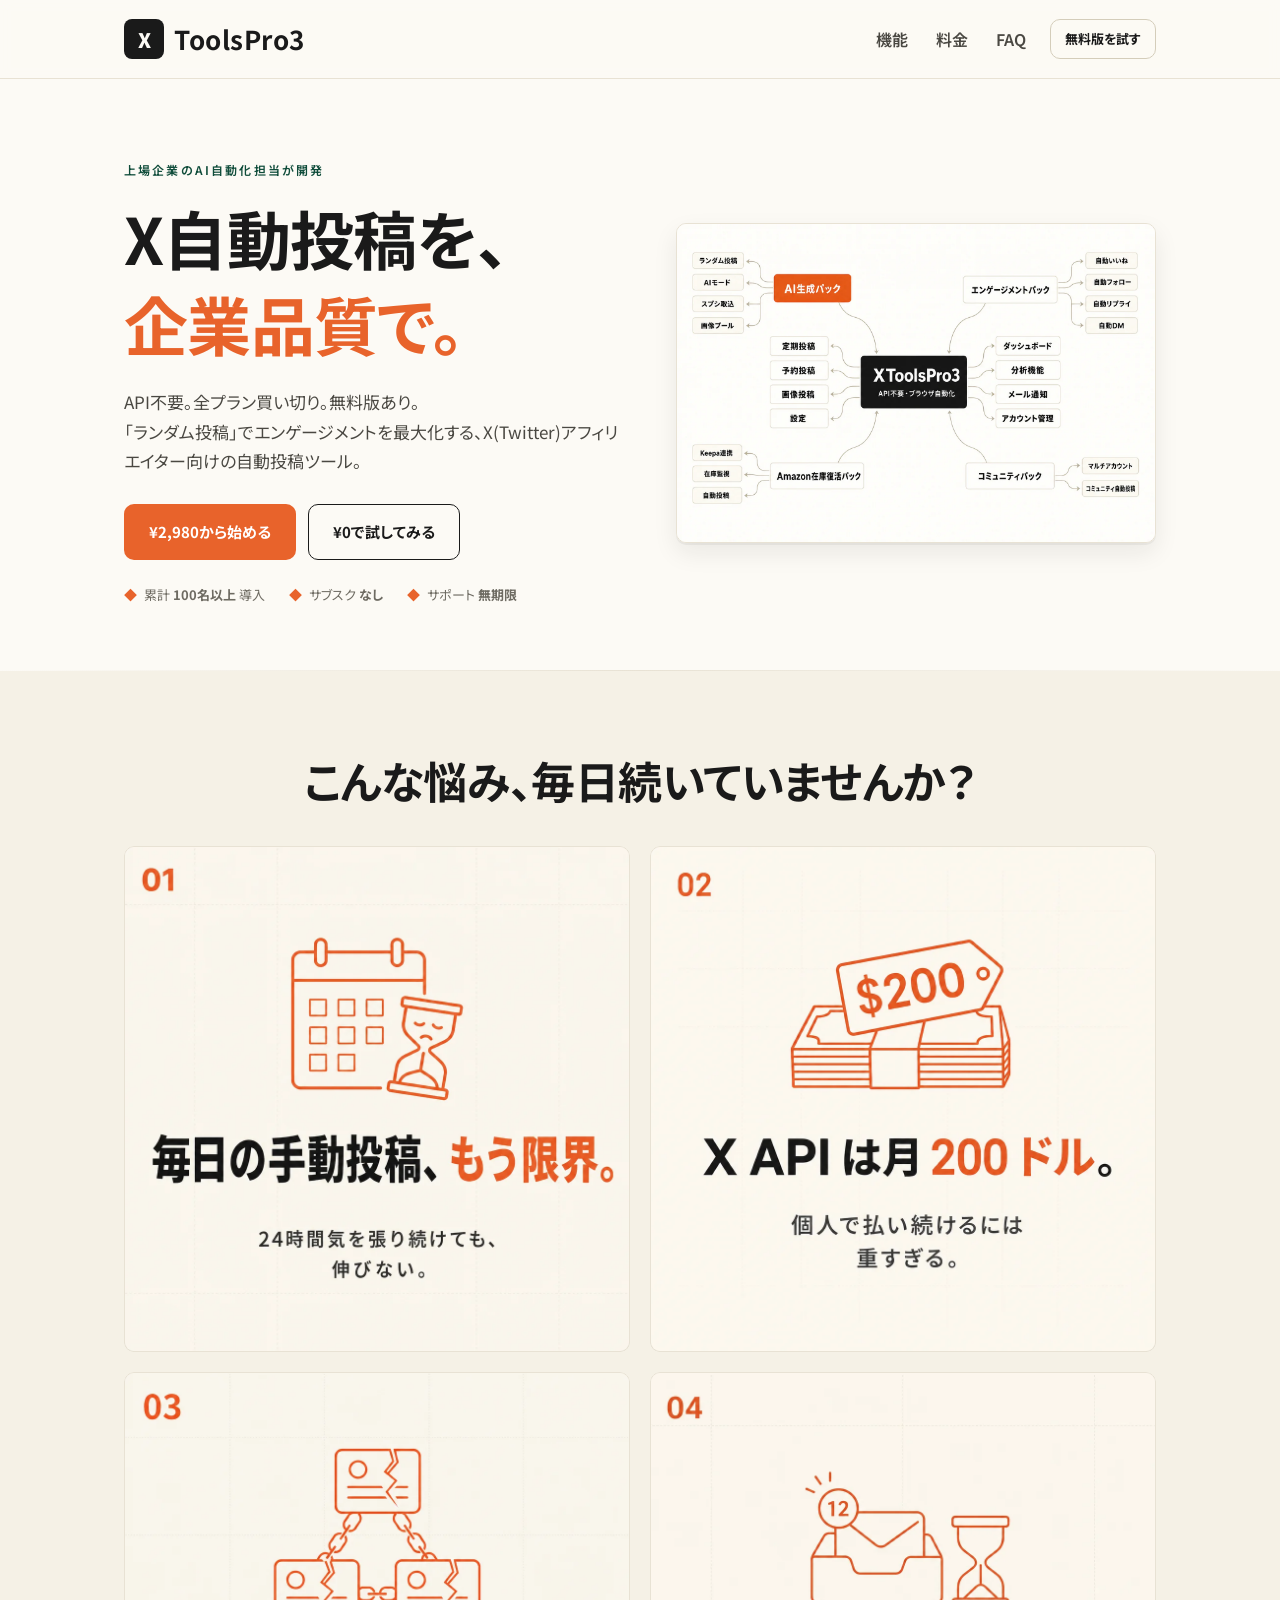
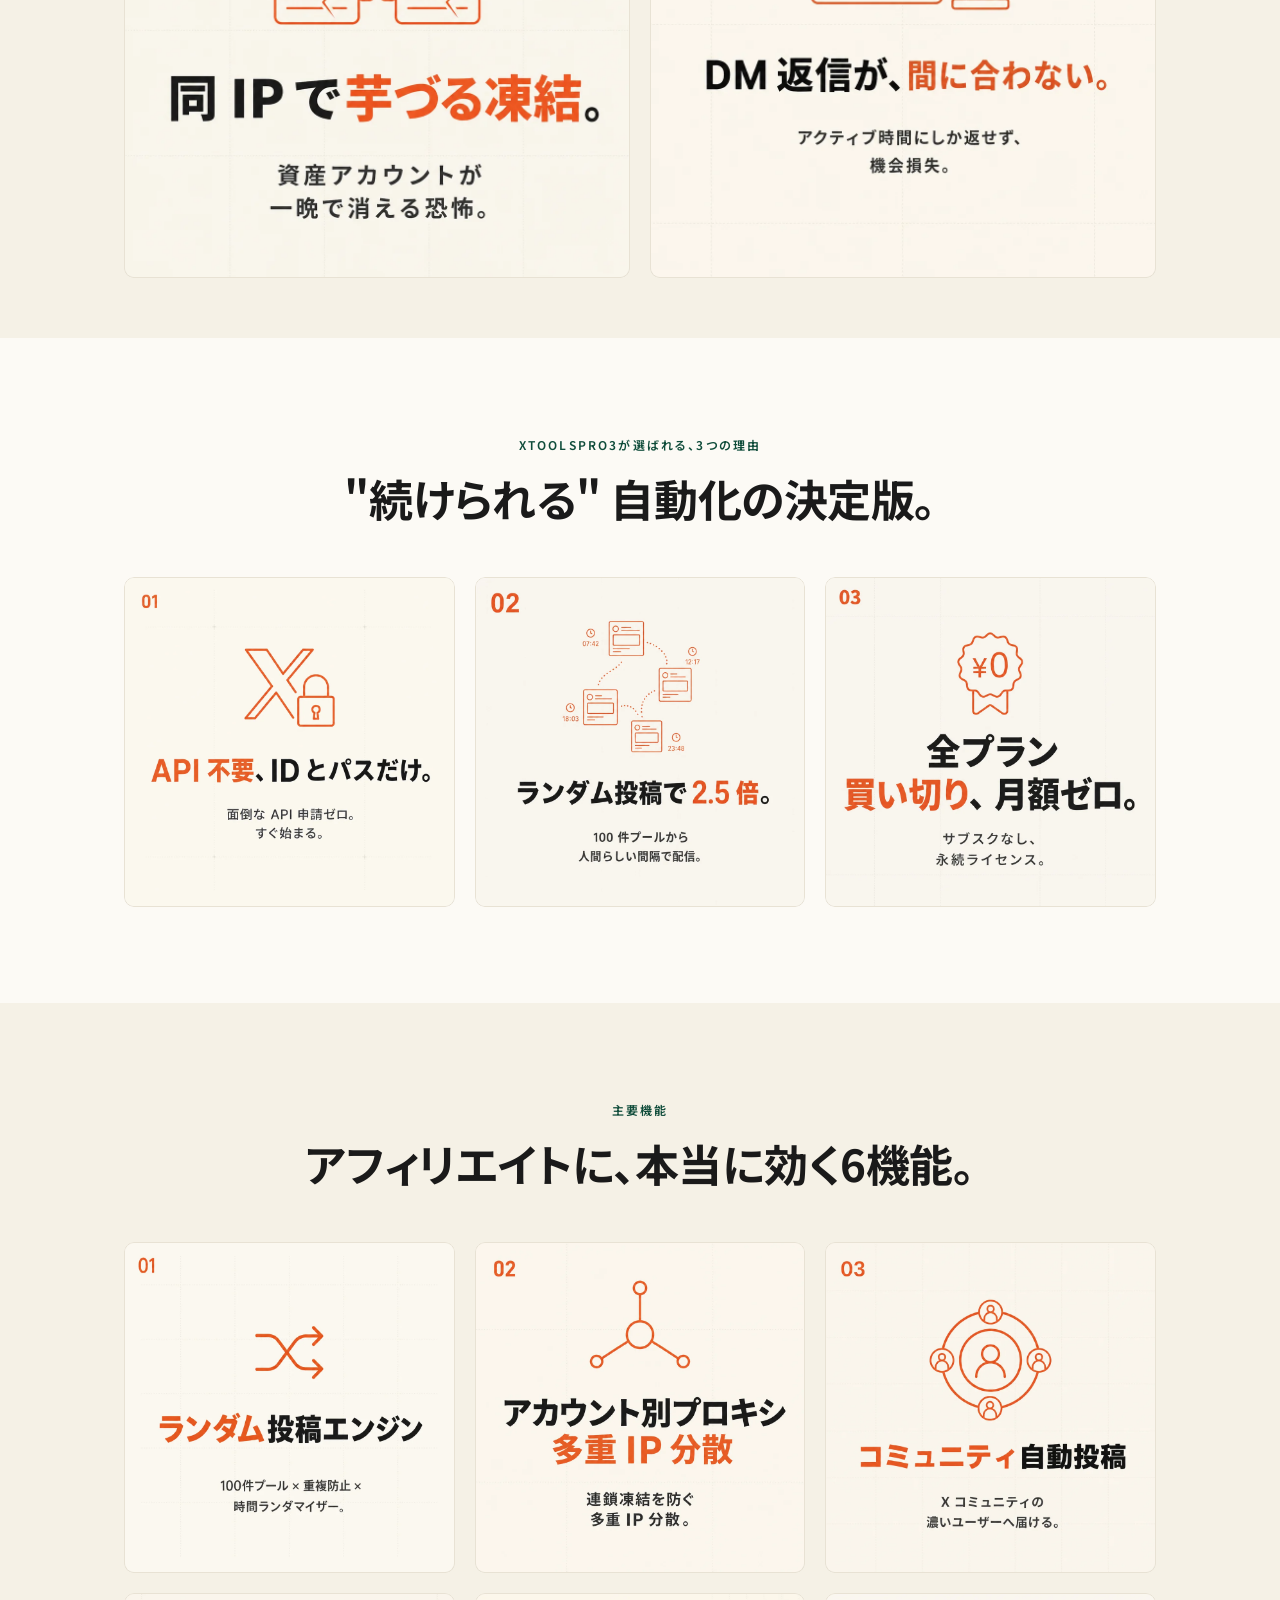
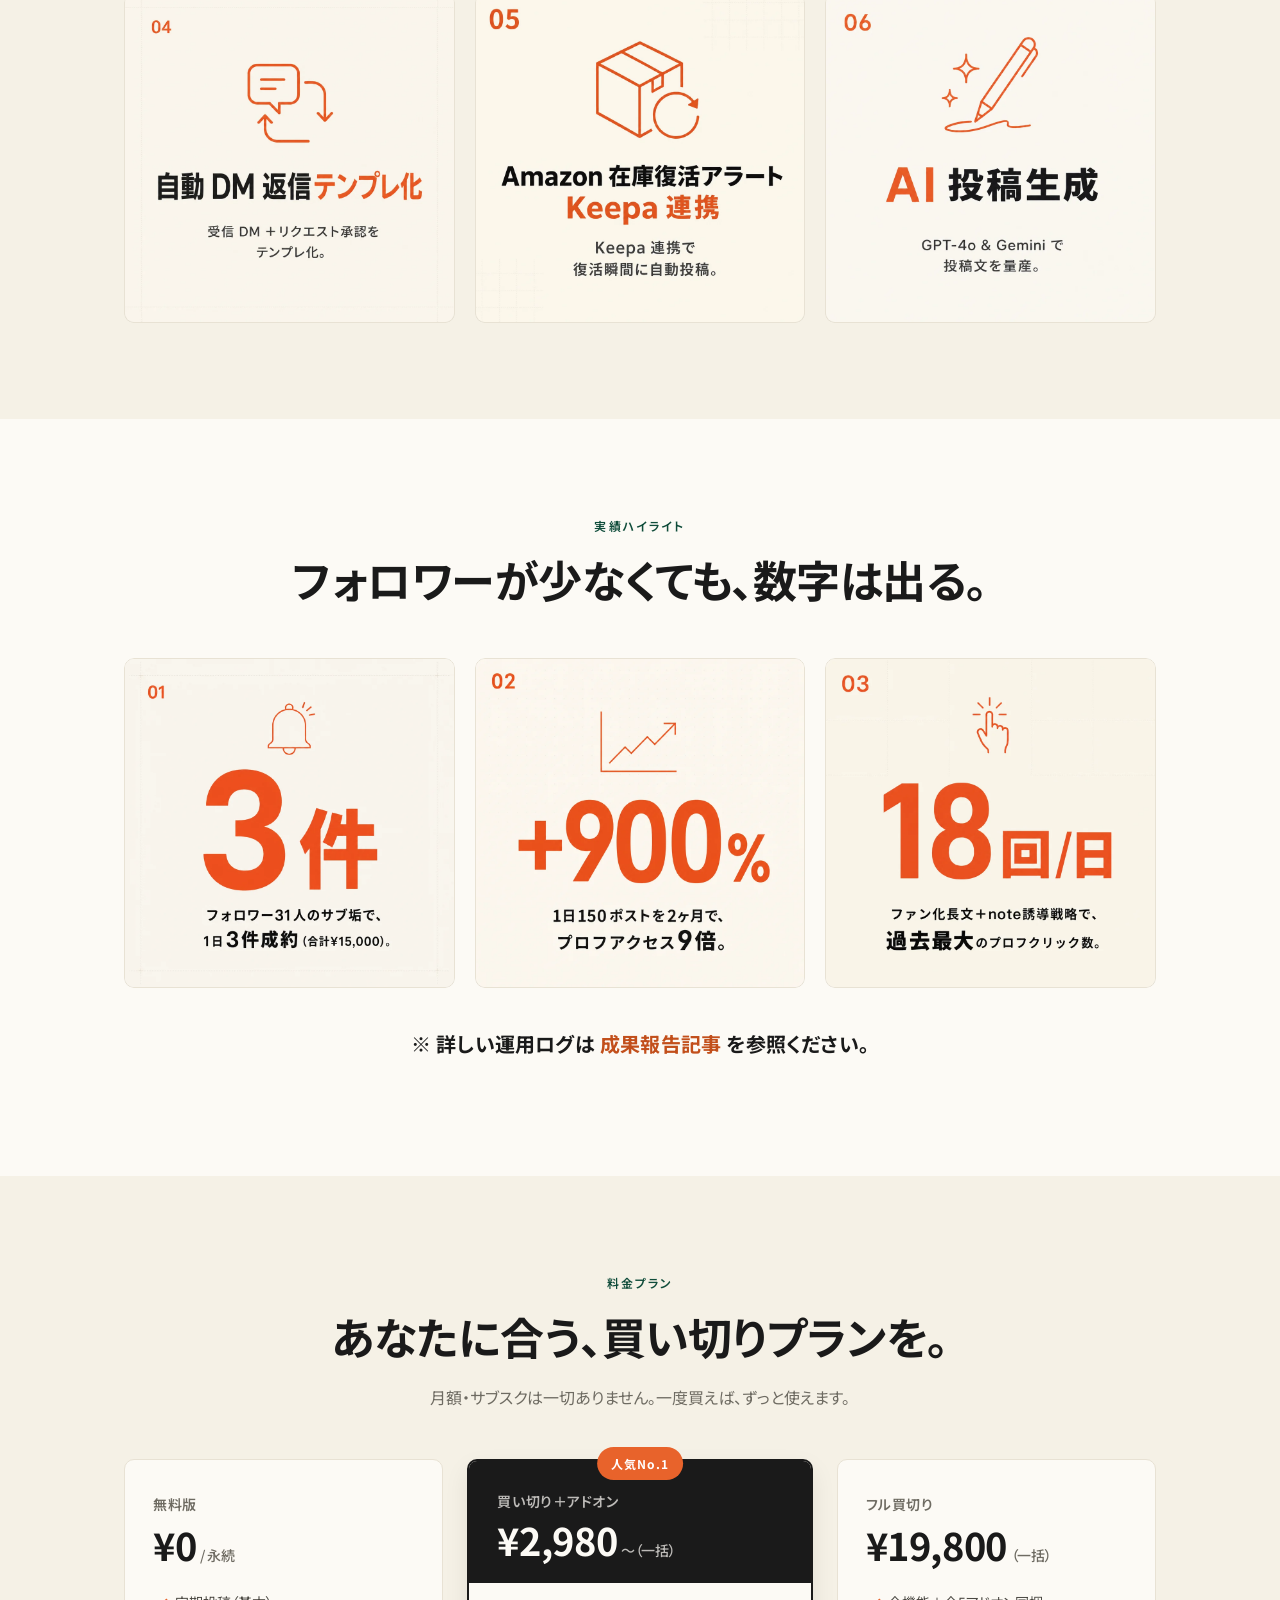
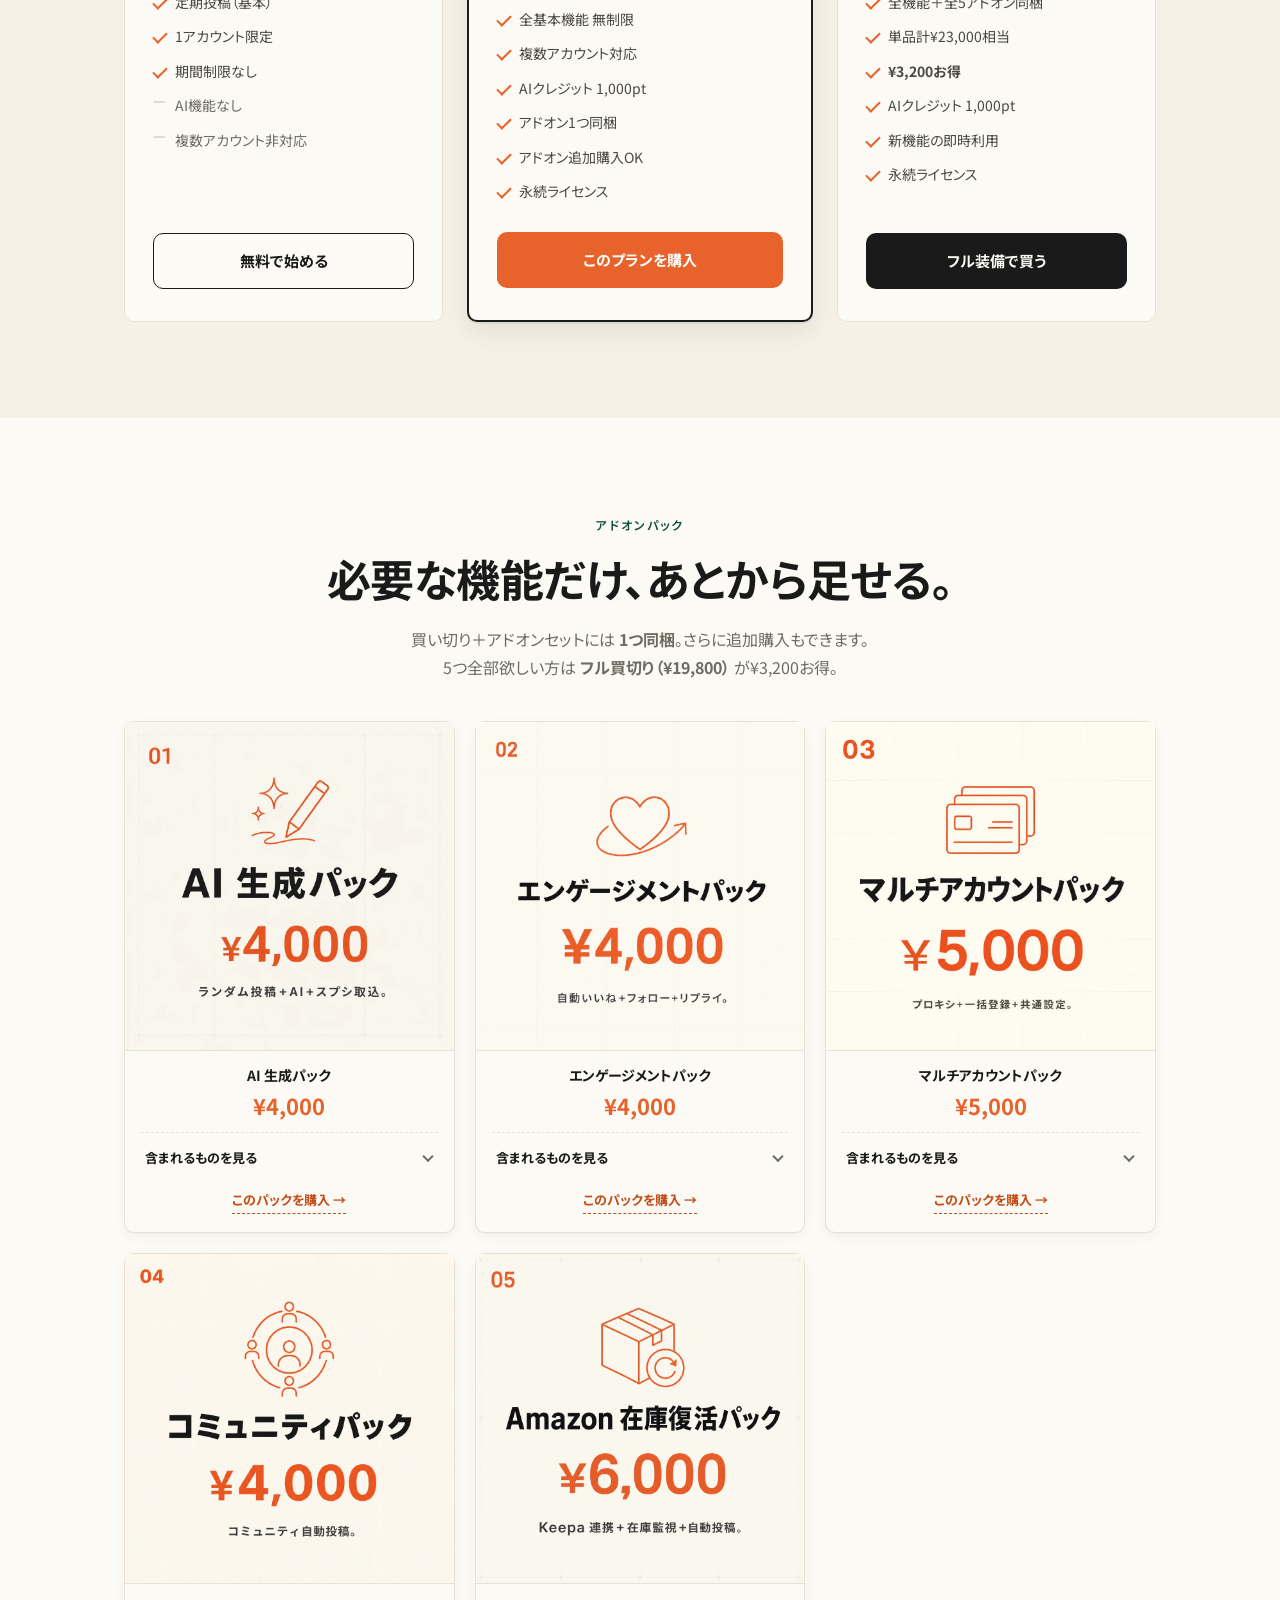
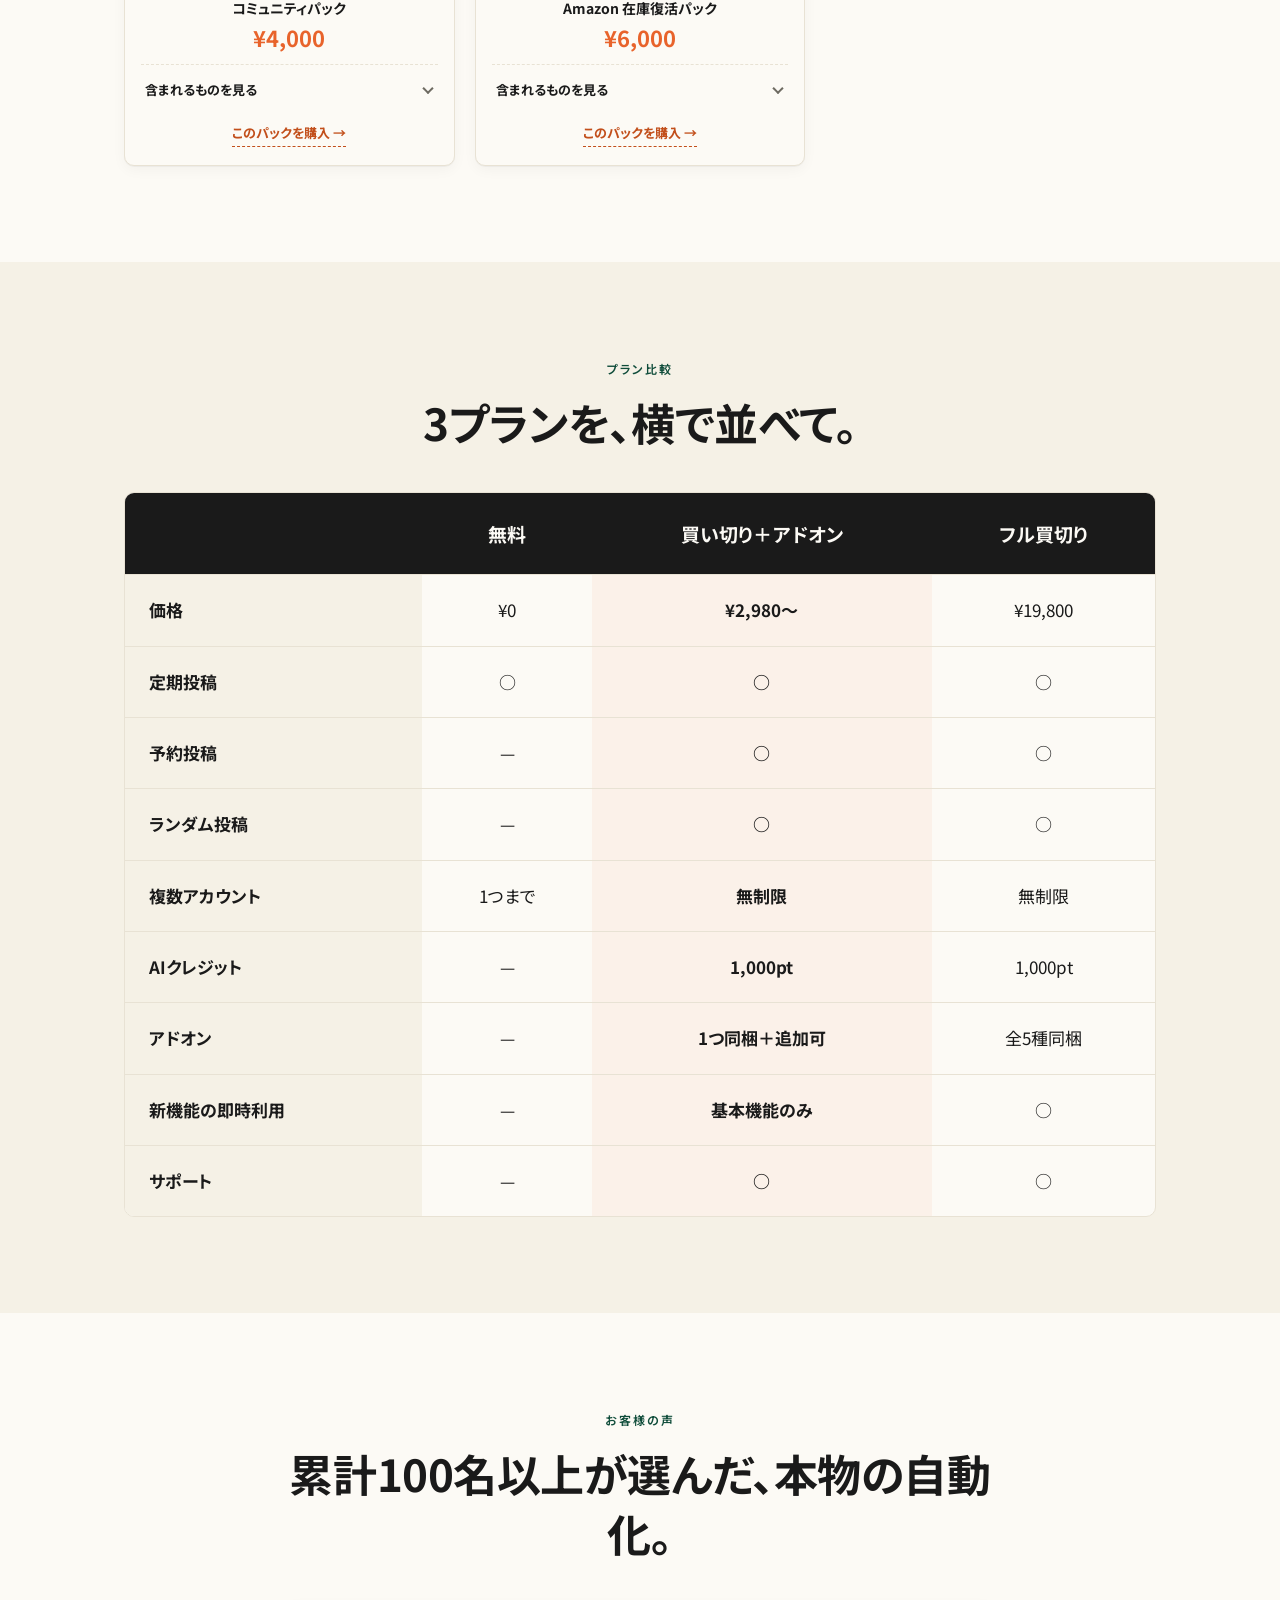
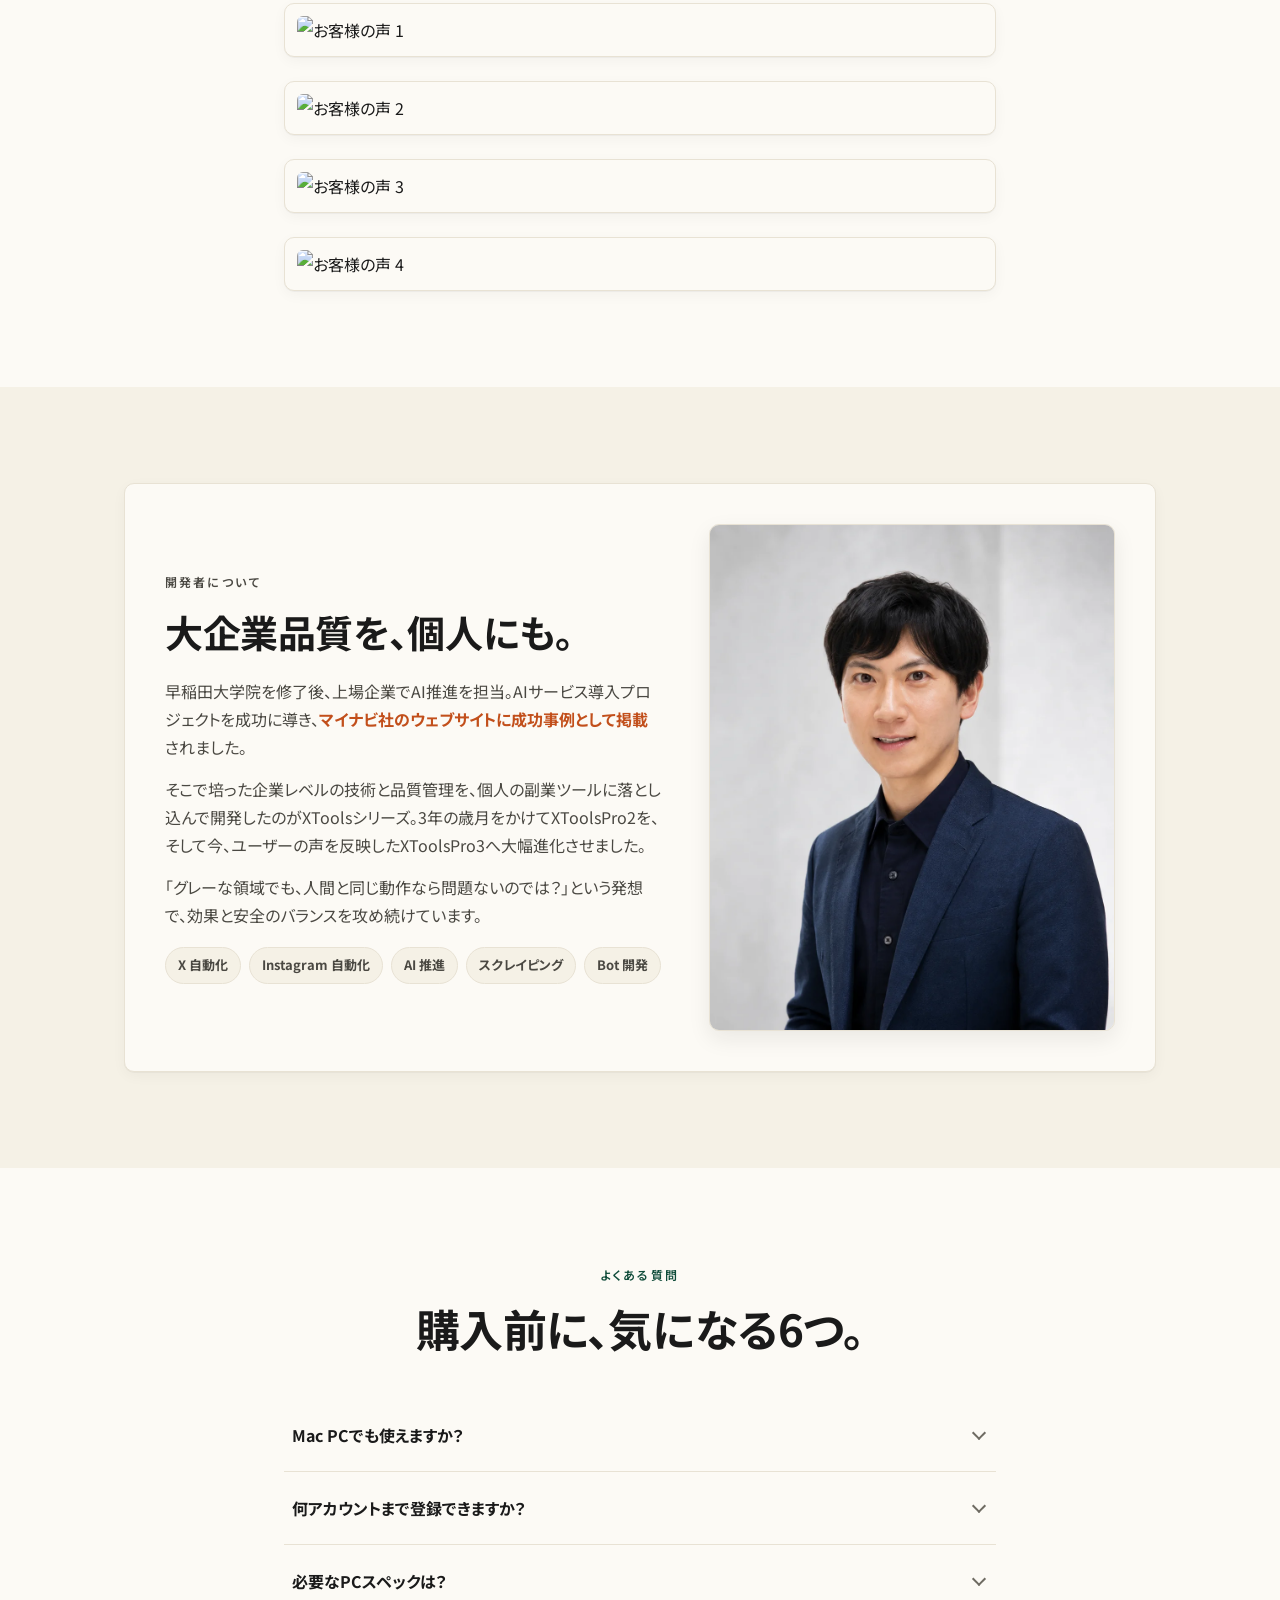
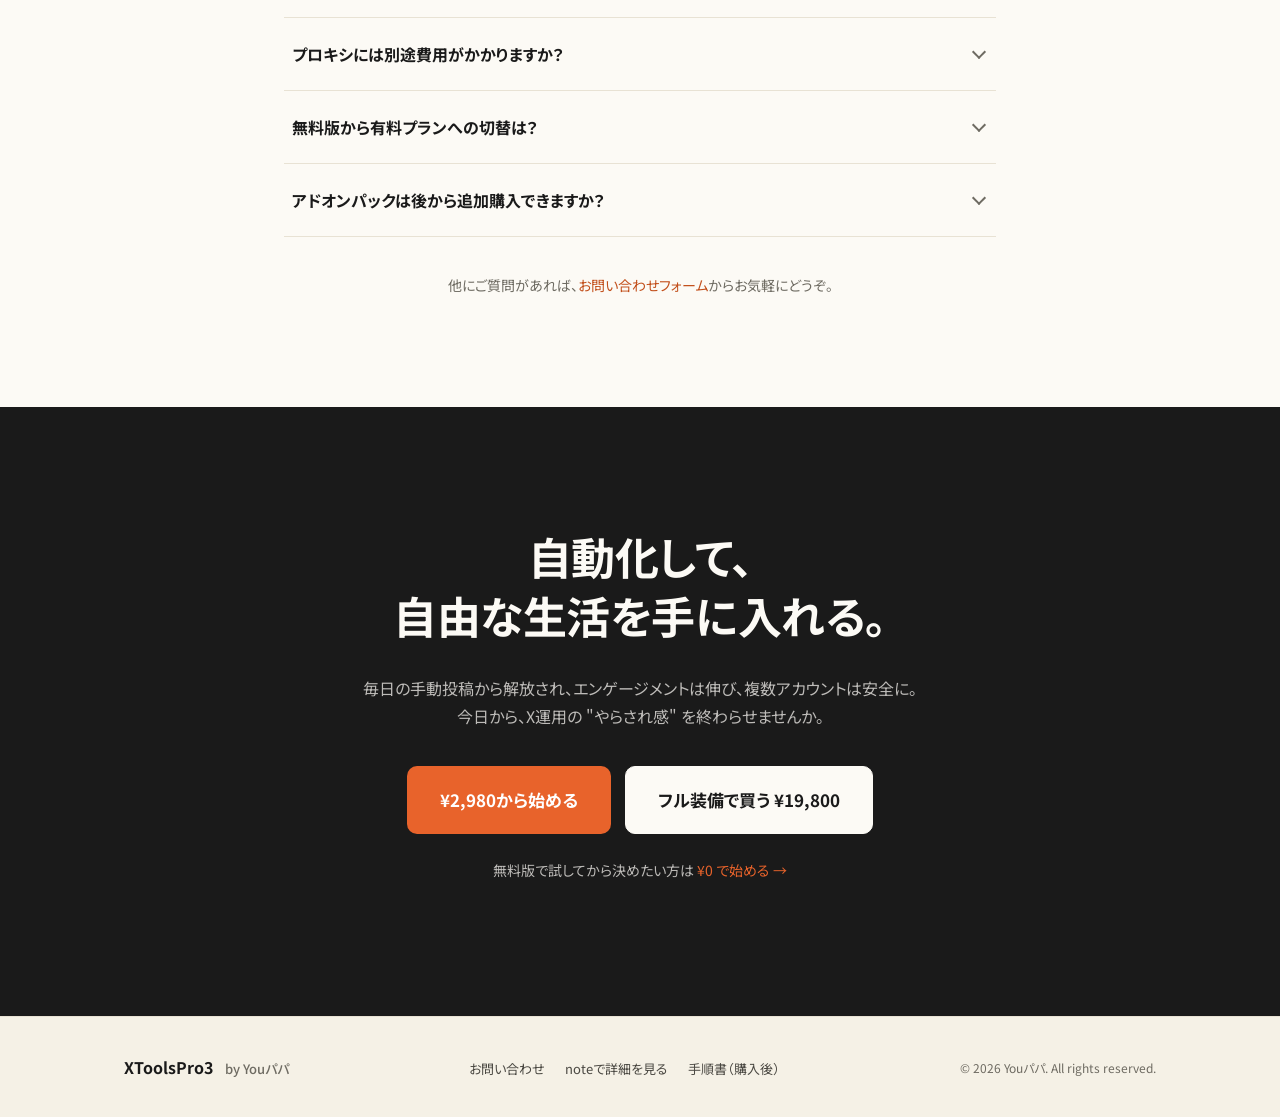
==== commit c89f531f: "リンク全復活＋開発者ポートレート差し替え - ヘッダー: ナビ(機能/料金/FAQ)と「無料版を試す」CTAを復活 - HERO: 「¥2,980から始める」「¥0で試してみる」2連CTAを復活 - " ====
--- a/index.html
+++ b/index.html
@@ -41,10 +41,16 @@
 <!-- ============ HEADER ============ -->
 <header class="site-header">
   <div class="wrap nav">
-    <span class="brand">
+    <a href="#top" class="brand">
       <span class="brand-mark">X</span>
       <span class="brand-name">ToolsPro3</span>
-    </span>
+    </a>
+    <nav class="nav-links" aria-label="セクション">
+      <a href="#features">機能</a>
+      <a href="#pricing">料金</a>
+      <a href="#faq">FAQ</a>
+    </nav>
+    <a href="https://note.com/youpapalife/n/n2b0ec123439d" class="btn btn-ghost btn-sm" target="_blank" rel="noopener">無料版を試す</a>
   </div>
 </header>
 
@@ -57,6 +63,10 @@
       <p class="eyebrow">上場企業のAI自動化担当が開発</p>
       <h1 class="serif">X自動投稿を、<br><span class="accent">企業品質で。</span></h1>
       <p class="lede">API不要。全プラン買い切り。無料版あり。<br>「ランダム投稿」でエンゲージメントを最大化する、X(Twitter)アフィリエイター向けの自動投稿ツール。</p>
+      <div class="hero-cta">
+        <a href="https://page.theapps.jp/charge/join/E8hv3G40M25k43r2" class="btn btn-primary" target="_blank" rel="noopener">¥2,980から始める</a>
+        <a href="https://note.com/youpapalife/n/n2b0ec123439d" class="btn btn-secondary" target="_blank" rel="noopener">¥0で試してみる</a>
+      </div>
       <ul class="hero-meta">
         <li>累計 <b>100名以上</b> 導入</li>
         <li>サブスク <b>なし</b></li>
@@ -169,7 +179,7 @@
              alt="18 回/日。ファン化長文＋note誘導戦略で、過去最大のプロフクリック数。">
       </figure>
     </div>
-    <p class="metrics-note">※ 詳しい運用ログは成果報告記事を参照ください。</p>
+    <p class="metrics-note">※ 詳しい運用ログは <a href="https://note.com/youpapalife/n/ncef006f8c704" target="_blank" rel="noopener">成果報告記事</a> を参照ください。</p>
   </div>
 </section>
 
@@ -191,6 +201,7 @@
           <li class="x">AI機能なし</li>
           <li class="x">複数アカウント非対応</li>
         </ul>
+        <a href="https://note.com/youpapalife/n/n2b0ec123439d" class="btn btn-secondary btn-block" target="_blank" rel="noopener">無料で始める</a>
       </article>
 
       <article class="plan plan-feature">
@@ -207,6 +218,7 @@
           <li>アドオン追加購入OK</li>
           <li>永続ライセンス</li>
         </ul>
+        <a href="https://page.theapps.jp/charge/join/E8hv3G40M25k43r2" class="btn btn-primary btn-block" target="_blank" rel="noopener">このプランを購入</a>
       </article>
 
       <article class="plan">
@@ -220,6 +232,7 @@
           <li>新機能の即時利用</li>
           <li>永続ライセンス</li>
         </ul>
+        <a href="https://page.theapps.jp/charge/join/D8hv3G40M25k48c3" class="btn btn-dark btn-block" target="_blank" rel="noopener">フル装備で買う</a>
       </article>
     </div>
   </div>
@@ -233,8 +246,10 @@
     <p class="center muted">買い切り＋アドオンセットには <b>1つ同梱</b>。さらに追加購入もできます。<br>5つ全部欲しい方は <b>フル買切り（¥19,800）</b> が¥3,200お得。</p>
     <div class="item-grid item-grid-5" role="list">
       <figure class="item-card addon-card" role="listitem">
-        <img src="assets/images/items/addons_01_ai.webp" width="1024" height="1024" loading="lazy"
-             alt="AI 生成パック / ¥4,000。ランダム投稿+AI+スプシ取込。">
+        <a href="https://page.theapps.jp/charge/join/F8hv3G40M25k43j5" target="_blank" rel="noopener">
+          <img src="assets/images/items/addons_01_ai.webp" width="1024" height="1024" loading="lazy"
+               alt="AI 生成パック / ¥4,000。ランダム投稿+AI+スプシ取込。">
+        </a>
         <div class="addon-card-body">
           <p class="addon-card-name">AI 生成パック</p>
           <p class="addon-card-price">¥4,000</p>
@@ -246,11 +261,14 @@
               <li>スプレッドシート取込</li>
             </ul>
           </details>
+          <a href="https://page.theapps.jp/charge/join/F8hv3G40M25k43j5" class="addon-buy-link" target="_blank" rel="noopener">このパックを購入 →</a>
         </div>
       </figure>
       <figure class="item-card addon-card" role="listitem">
-        <img src="assets/images/items/addons_02_engagement.webp" width="1024" height="1024" loading="lazy"
-             alt="エンゲージメントパック / ¥4,000。自動いいね+フォロー+リプライ。">
+        <a href="https://page.theapps.jp/charge/join/G8hv3G40M25k43j6" target="_blank" rel="noopener">
+          <img src="assets/images/items/addons_02_engagement.webp" width="1024" height="1024" loading="lazy"
+               alt="エンゲージメントパック / ¥4,000。自動いいね+フォロー+リプライ。">
+        </a>
         <div class="addon-card-body">
           <p class="addon-card-name">エンゲージメントパック</p>
           <p class="addon-card-price">¥4,000</p>
@@ -262,11 +280,14 @@
               <li>自動リプライ</li>
             </ul>
           </details>
+          <a href="https://page.theapps.jp/charge/join/G8hv3G40M25k43j6" class="addon-buy-link" target="_blank" rel="noopener">このパックを購入 →</a>
         </div>
       </figure>
       <figure class="item-card addon-card" role="listitem">
-        <img src="assets/images/items/addons_03_multi.webp" width="1024" height="1024" loading="lazy"
-             alt="マルチアカウントパック / ¥5,000。プロキシ+一括登録+共通設定。">
+        <a href="https://page.theapps.jp/charge/join/U8hv3G40M25k43n1" target="_blank" rel="noopener">
+          <img src="assets/images/items/addons_03_multi.webp" width="1024" height="1024" loading="lazy"
+               alt="マルチアカウントパック / ¥5,000。プロキシ+一括登録+共通設定。">
+        </a>
         <div class="addon-card-body">
           <p class="addon-card-name">マルチアカウントパック</p>
           <p class="addon-card-price">¥5,000</p>
@@ -278,11 +299,14 @@
               <li>共通設定の横展開</li>
             </ul>
           </details>
+          <a href="https://page.theapps.jp/charge/join/U8hv3G40M25k43n1" class="addon-buy-link" target="_blank" rel="noopener">このパックを購入 →</a>
         </div>
       </figure>
       <figure class="item-card addon-card" role="listitem">
-        <img src="assets/images/items/addons_04_community.webp" width="1024" height="1024" loading="lazy"
-             alt="コミュニティパック / ¥4,000。コミュニティ自動投稿。">
+        <a href="https://page.theapps.jp/charge/join/U8hv3G40M25k43i2" target="_blank" rel="noopener">
+          <img src="assets/images/items/addons_04_community.webp" width="1024" height="1024" loading="lazy"
+               alt="コミュニティパック / ¥4,000。コミュニティ自動投稿。">
+        </a>
         <div class="addon-card-body">
           <p class="addon-card-name">コミュニティパック</p>
           <p class="addon-card-price">¥4,000</p>
@@ -294,11 +318,14 @@
               <li>濃いユーザー層へのリーチ</li>
             </ul>
           </details>
+          <a href="https://page.theapps.jp/charge/join/U8hv3G40M25k43i2" class="addon-buy-link" target="_blank" rel="noopener">このパックを購入 →</a>
         </div>
       </figure>
       <figure class="item-card addon-card" role="listitem">
-        <img src="assets/images/items/addons_05_amazon.webp" width="1024" height="1024" loading="lazy"
-             alt="Amazon 在庫復活パック / ¥6,000。Keepa 連携+在庫監視+自動投稿。">
+        <a href="https://page.theapps.jp/charge/join/D8hv3G40M25k43r0" target="_blank" rel="noopener">
+          <img src="assets/images/items/addons_05_amazon.webp" width="1024" height="1024" loading="lazy"
+               alt="Amazon 在庫復活パック / ¥6,000。Keepa 連携+在庫監視+自動投稿。">
+        </a>
         <div class="addon-card-body">
           <p class="addon-card-name">Amazon 在庫復活パック</p>
           <p class="addon-card-price">¥6,000</p>
@@ -310,6 +337,7 @@
               <li>復活瞬間の自動投稿</li>
             </ul>
           </details>
+          <a href="https://page.theapps.jp/charge/join/D8hv3G40M25k43r0" class="addon-buy-link" target="_blank" rel="noopener">このパックを購入 →</a>
         </div>
       </figure>
     </div>
@@ -368,7 +396,7 @@
       <div class="dev-copy">
         <p class="eyebrow">開発者について</p>
         <h2 class="serif">大企業品質を、個人にも。</h2>
-        <p>早稲田大学院を修了後、上場企業でAI推進を担当。AIサービス導入プロジェクトを成功に導き、<b>マイナビ社のウェブサイトに成功事例として掲載</b>されました。</p>
+        <p>早稲田大学院を修了後、上場企業でAI推進を担当。AIサービス導入プロジェクトを成功に導き、<a href="https://note.com/youpapalife" target="_blank" rel="noopener"><b>マイナビ社のウェブサイトに成功事例として掲載</b></a>されました。</p>
         <p>そこで培った企業レベルの技術と品質管理を、個人の副業ツールに落とし込んで開発したのがXToolsシリーズ。3年の歳月をかけてXToolsPro2を、そして今、ユーザーの声を反映したXToolsPro3へ大幅進化させました。</p>
         <p>「グレーな領域でも、人間と同じ動作なら問題ないのでは？」という発想で、効果と安全のバランスを攻め続けています。</p>
         <ul class="dev-tags">
@@ -417,6 +445,8 @@
       <summary>アドオンパックは後から追加購入できますか？</summary>
       <div class="qa-body"><p>はい。買い切り＋アドオンセットの方は、必要なタイミングで好きなパックを追加可能。最初から全部欲しい方は、フル買切り（¥19,800）が単品合計より <b>¥3,200お得</b> です。</p></div>
     </details>
+
+    <p class="faq-more">他にご質問があれば、<a href="https://forms.gle/sDG46hdxTo9E4p4CA" target="_blank" rel="noopener">お問い合わせフォーム</a>からお気軽にどうぞ。</p>
   </div>
 </section>
 
@@ -425,6 +455,11 @@
   <div class="wrap center">
     <h2 class="serif final-title">自動化して、<br>自由な生活を手に入れる。</h2>
     <p class="muted">毎日の手動投稿から解放され、エンゲージメントは伸び、複数アカウントは安全に。<br>今日から、X運用の "やらされ感" を終わらせませんか。</p>
+    <div class="final-cta">
+      <a href="https://page.theapps.jp/charge/join/E8hv3G40M25k43r2" class="btn btn-primary btn-lg" target="_blank" rel="noopener">¥2,980から始める</a>
+      <a href="https://page.theapps.jp/charge/join/D8hv3G40M25k48c3" class="btn btn-dark btn-lg" target="_blank" rel="noopener">フル装備で買う ¥19,800</a>
+    </div>
+    <p class="final-note">無料版で試してから決めたい方は <a href="https://note.com/youpapalife/n/n2b0ec123439d" target="_blank" rel="noopener">¥0 で始める →</a></p>
   </div>
 </section>
 
@@ -434,6 +469,11 @@
 <footer class="site-footer">
   <div class="wrap foot">
     <p class="foot-brand">XToolsPro3 <span>by Youパパ</span></p>
+    <ul class="foot-links">
+      <li><a href="https://forms.gle/sDG46hdxTo9E4p4CA" target="_blank" rel="noopener">お問い合わせ</a></li>
+      <li><a href="https://note.com/youpapalife" target="_blank" rel="noopener">noteで詳細を見る</a></li>
+      <li><a href="https://xtools-docs-auth.web.app/" target="_blank" rel="noopener">手順書（購入後）</a></li>
+    </ul>
     <p class="foot-copy">© 2026 Youパパ. All rights reserved.</p>
   </div>
 </footer>
--- a/assets/css/style.css
+++ b/assets/css/style.css
@@ -101,10 +101,12 @@
   border-bottom: 1px solid var(--line);
 }
 .nav {
-  display: flex; align-items: center; justify-content: flex-start;
+  display: flex; align-items: center; justify-content: space-between;
+  gap: 24px;
   height: 78px;
 }
 .brand { display: inline-flex; align-items: center; gap: 10px; color: var(--ink); font-weight: 700; }
+.brand:hover { text-decoration: none; }
 .brand-mark {
   display: inline-grid; place-items: center;
   width: 40px; height: 40px;
@@ -113,6 +115,9 @@
   border-radius: 8px;
 }
 .brand-name { font-family: var(--serif); font-weight: 700; font-size: 26px; letter-spacing: .02em; }
+.nav-links { display: flex; gap: 28px; margin-left: auto; }
+.nav-links a { color: var(--ink-2); font-size: 16px; font-weight: 600; }
+.nav-links a:hover { color: var(--ink); text-decoration: none; }
 
 /* ============================================================
    Hero
@@ -419,6 +424,15 @@
   content: "•"; position: absolute; left: 2px; top: 0;
   color: var(--accent); font-weight: 900;
 }
+.addon-buy-link {
+  display: inline-block; margin-top: 10px;
+  font-size: 13px; font-weight: 700;
+  color: var(--accent-d);
+  border-bottom: 1px dashed var(--accent-d);
+  padding-bottom: 1px;
+  align-self: center;
+}
+.addon-buy-link:hover { color: var(--accent); border-color: var(--accent); text-decoration: none; }
 
 /* ============================================================
    Comparison Table
@@ -614,6 +628,7 @@
 }
 
 @media (max-width: 640px) {
+  .nav-links { display: none; }
   .why-grid, .feat-grid, .metric-grid { grid-template-columns: 1fr; }
   .addon-grid { grid-template-columns: 1fr; }
   .sp-only { display: inline; }
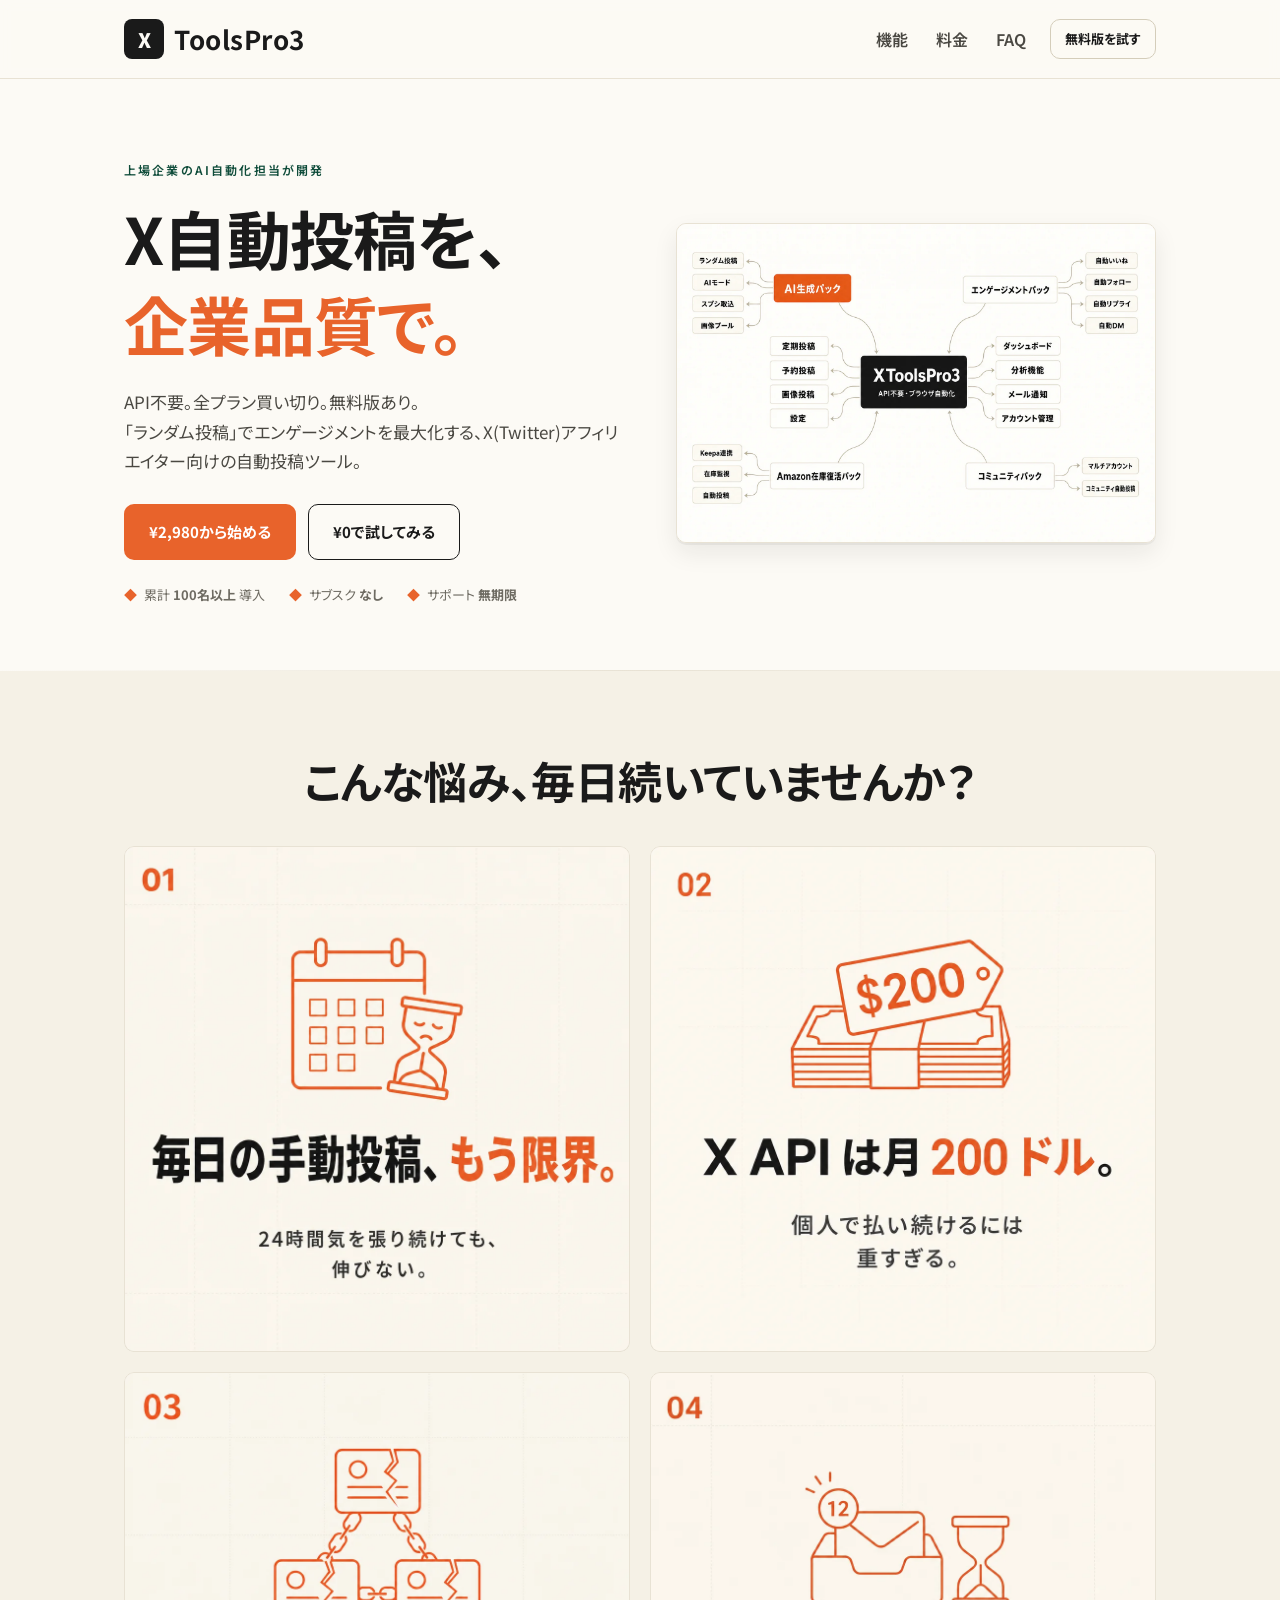
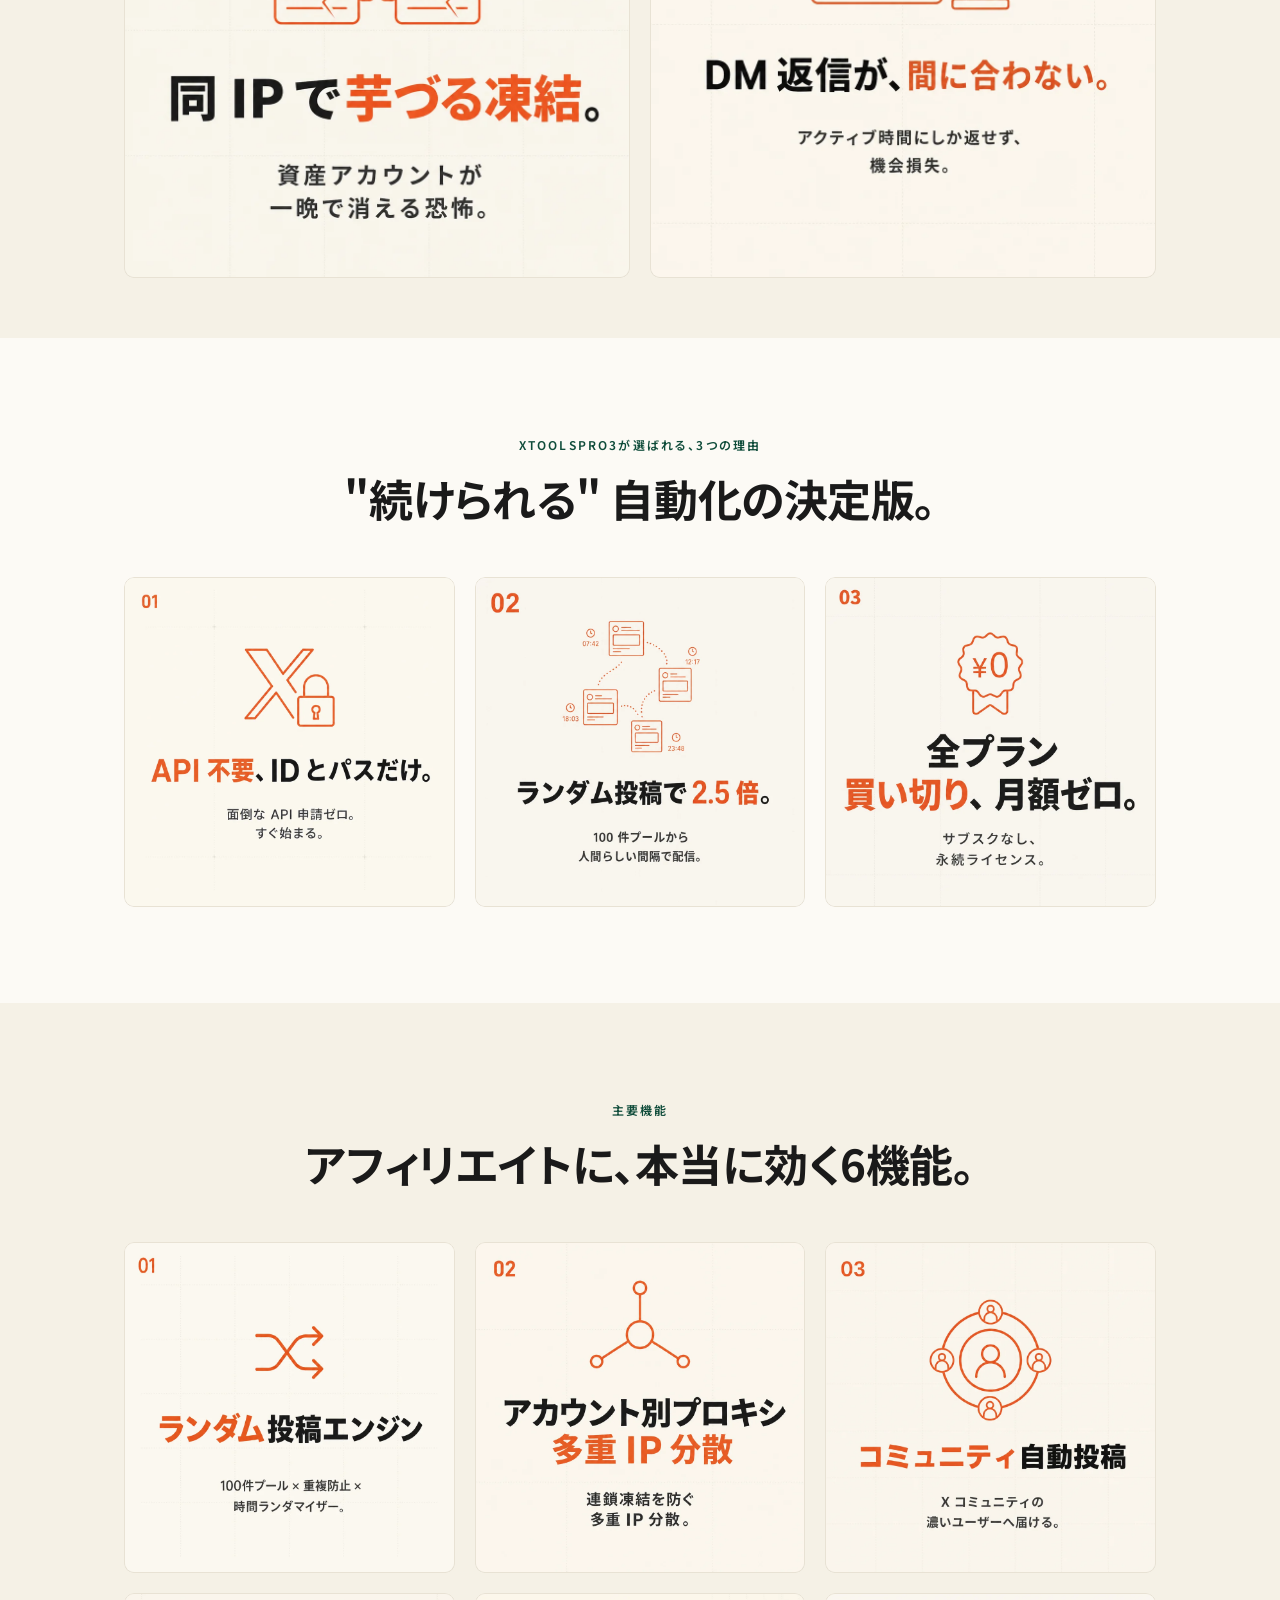
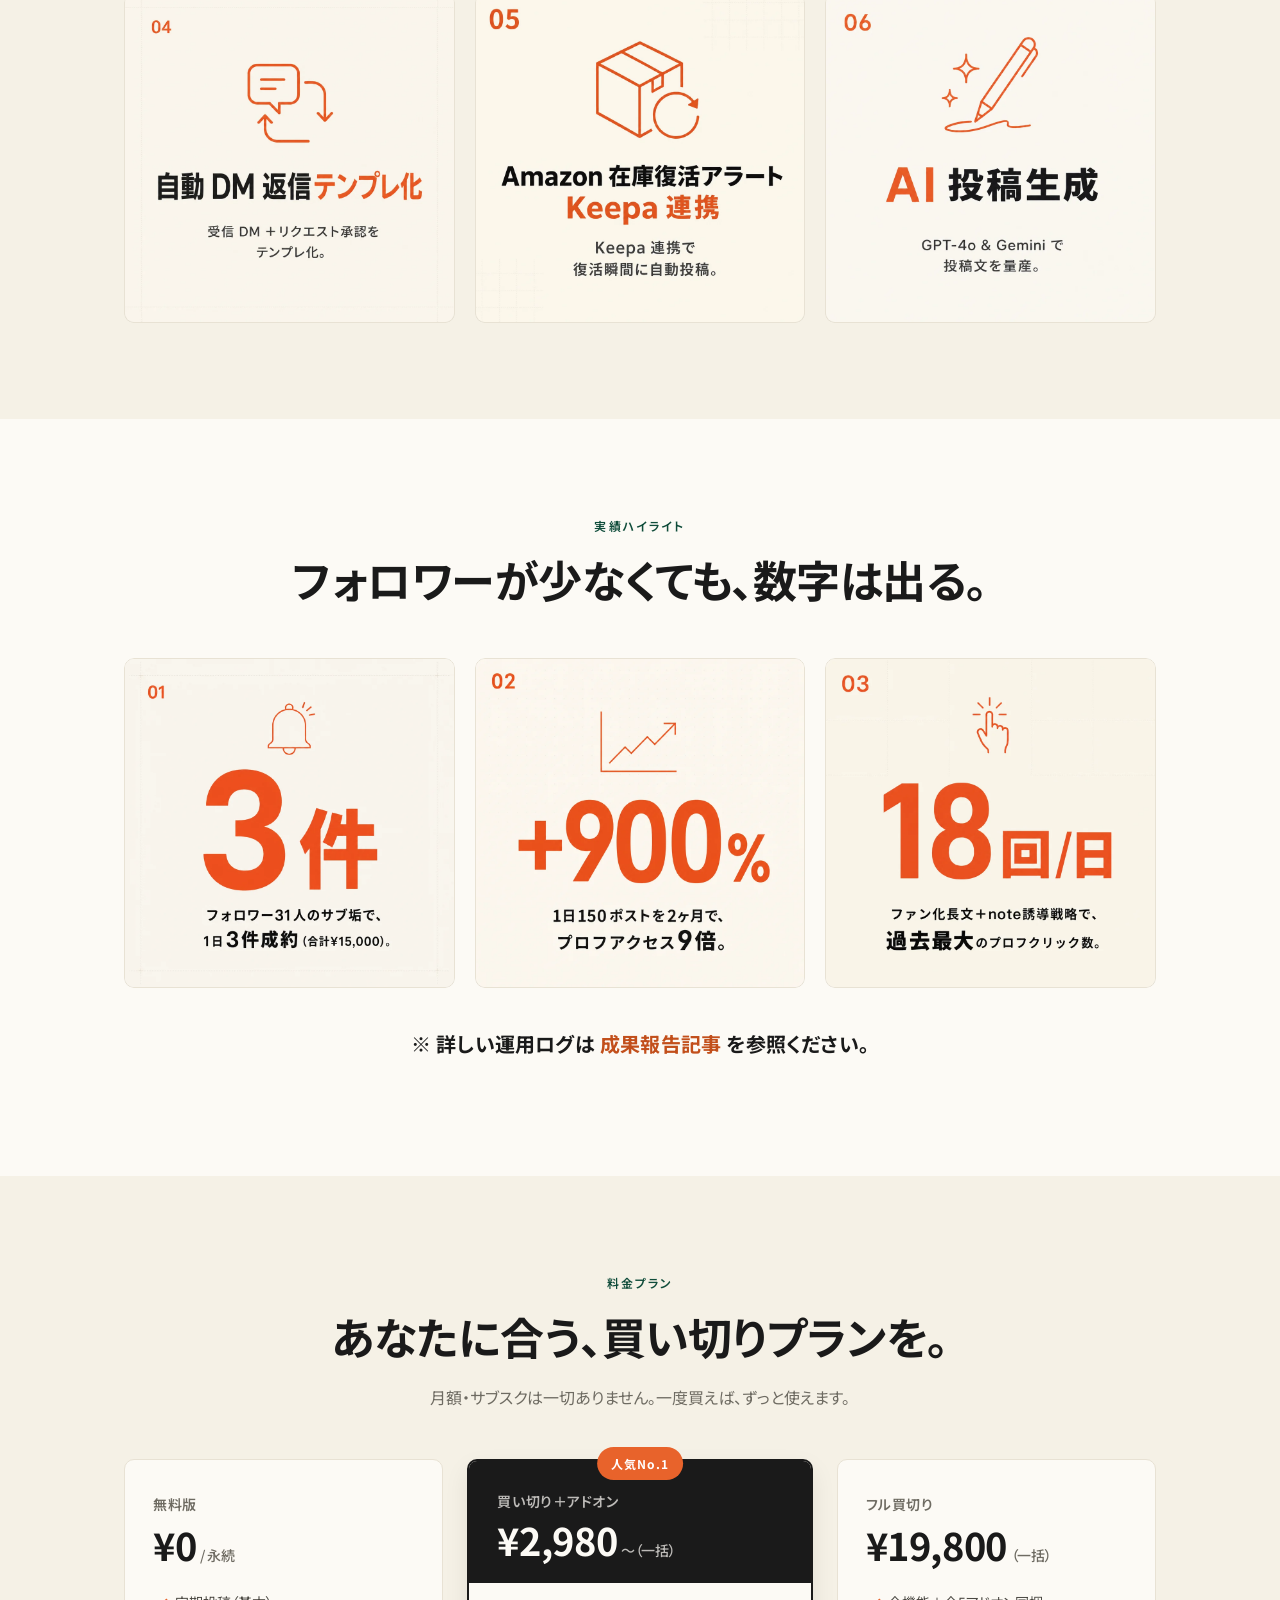
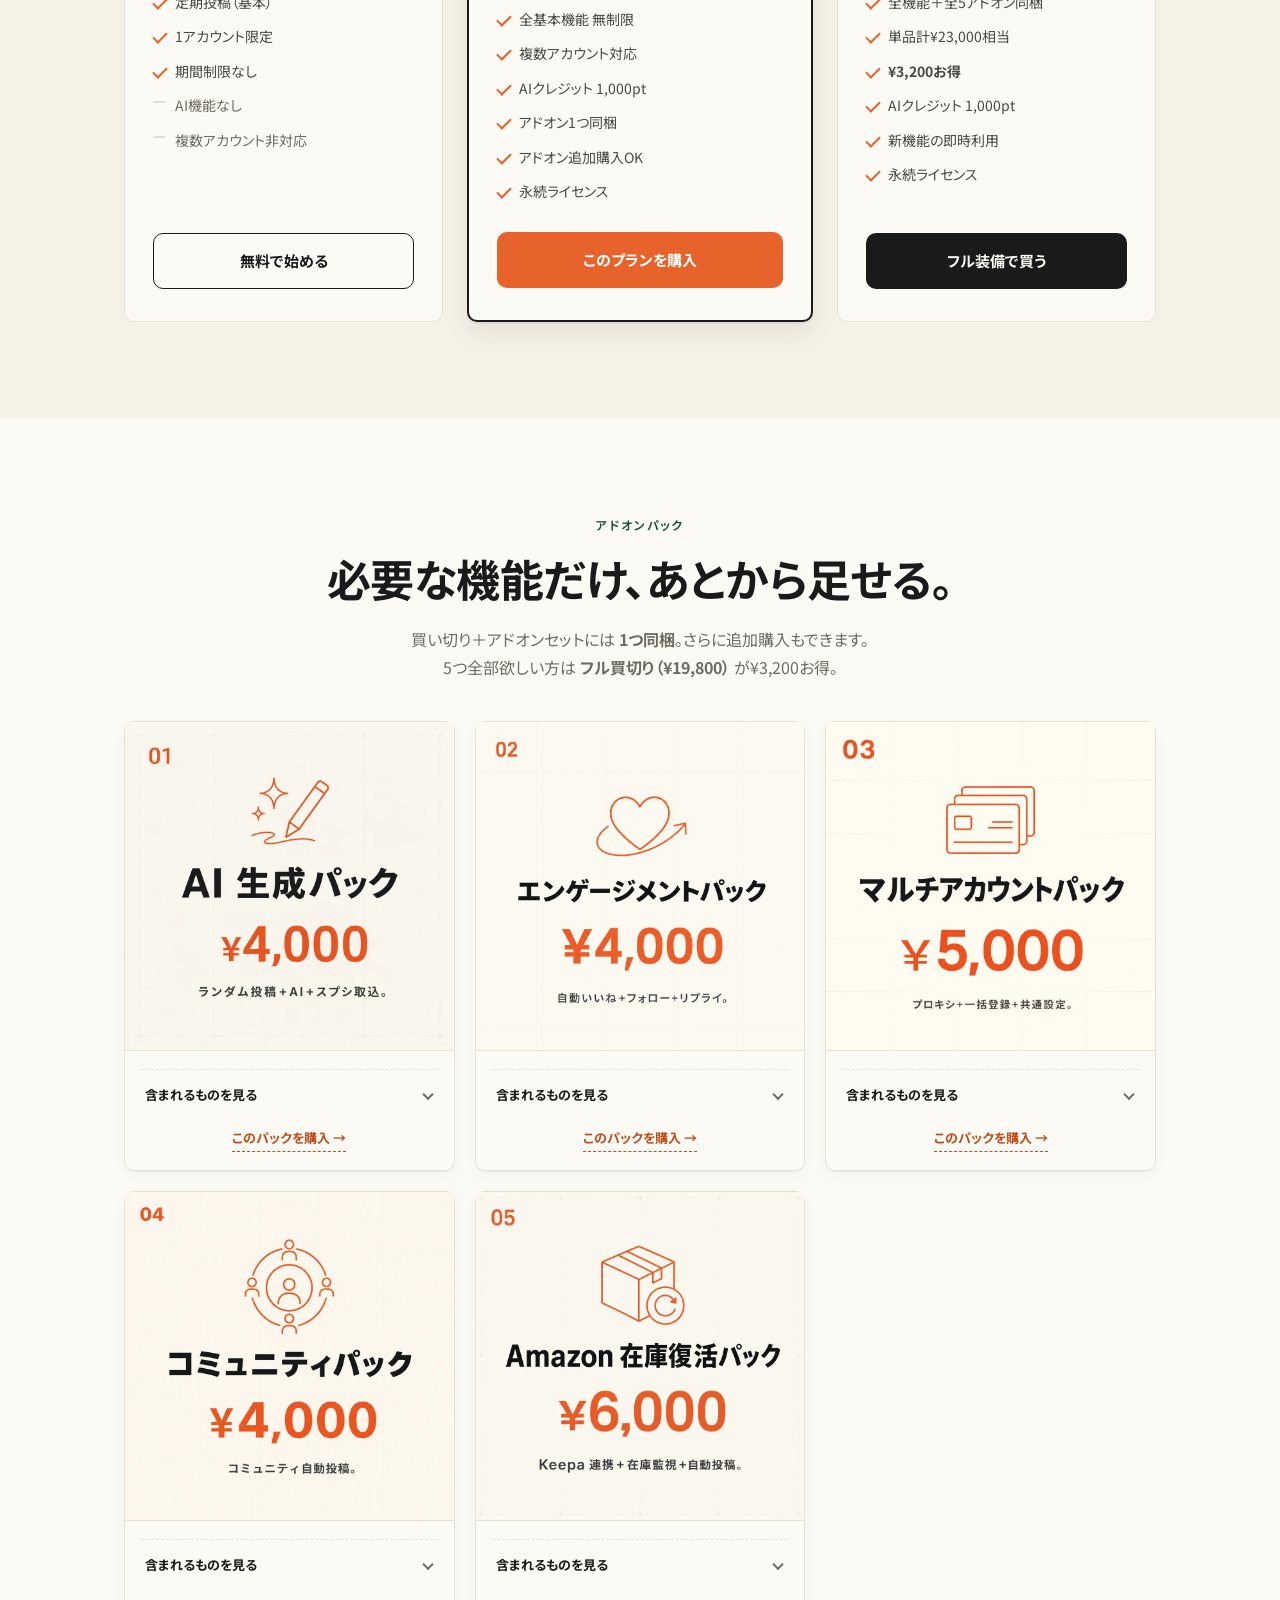
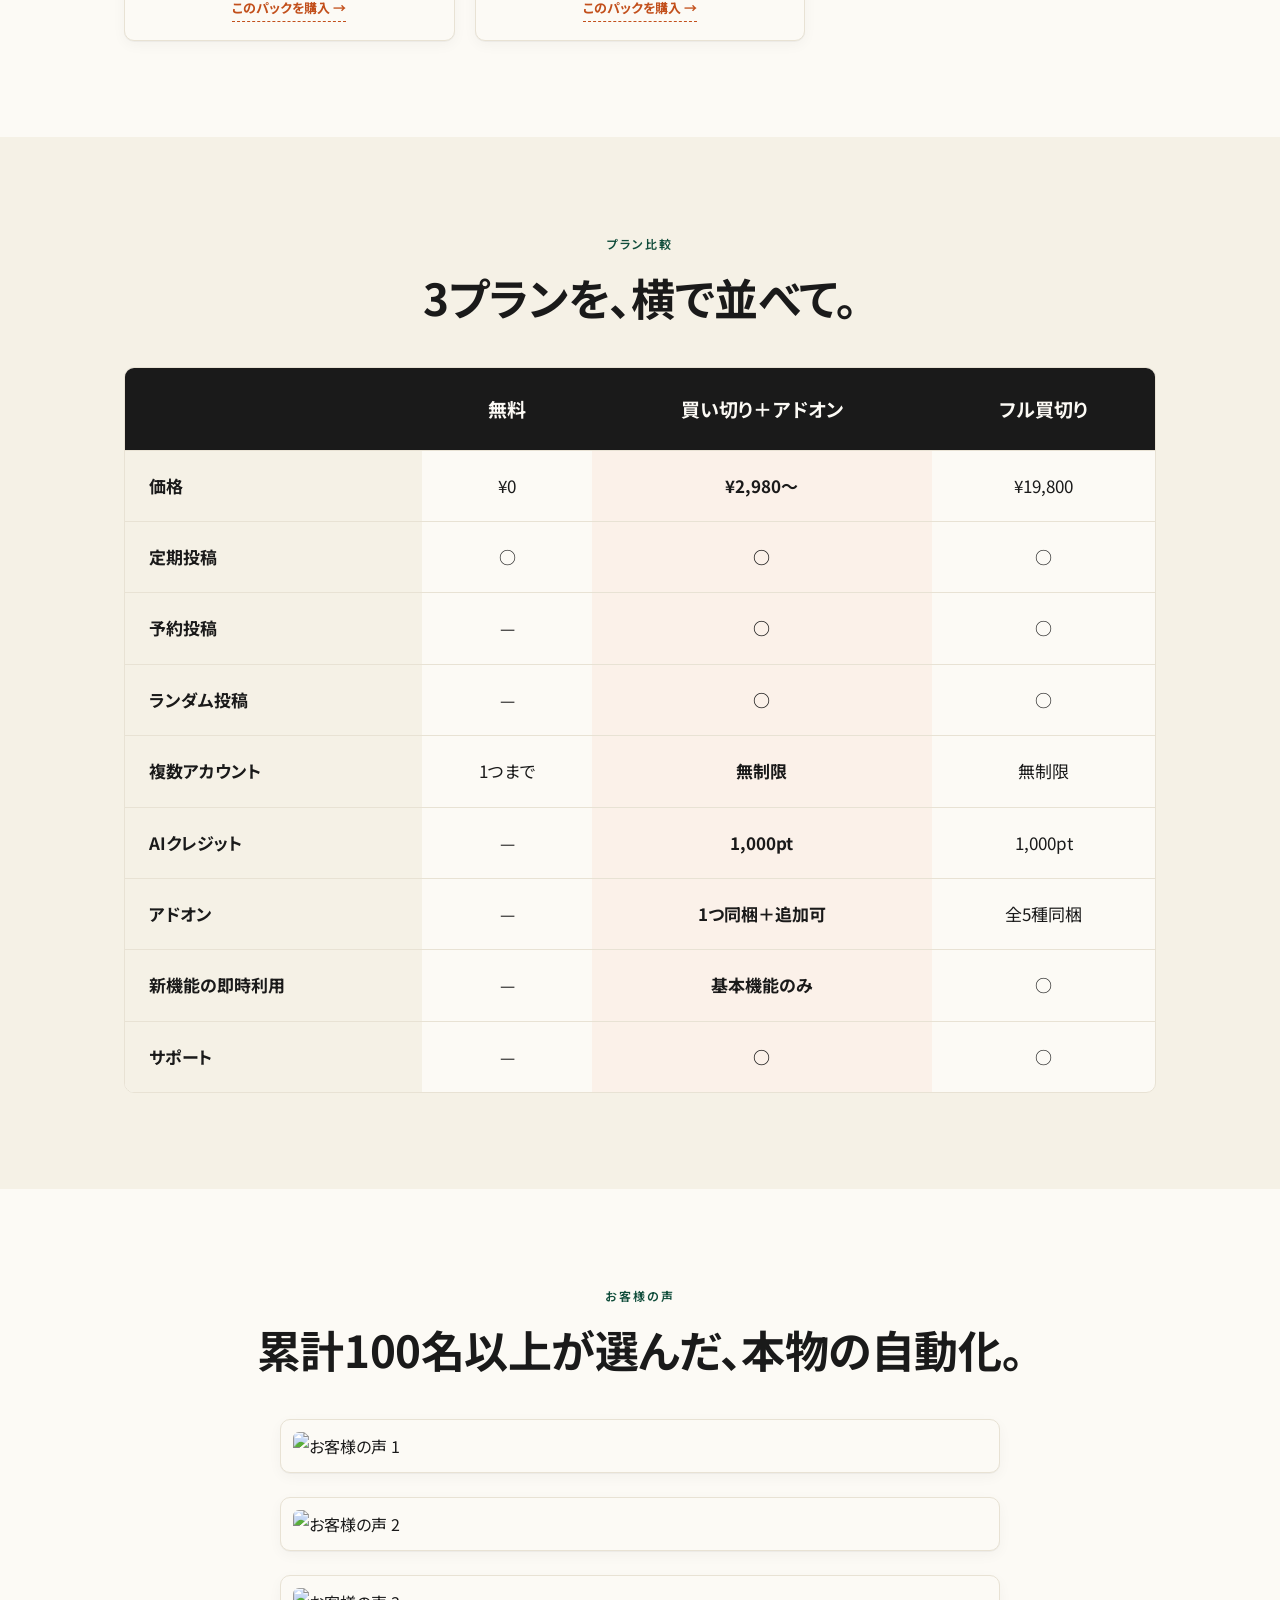
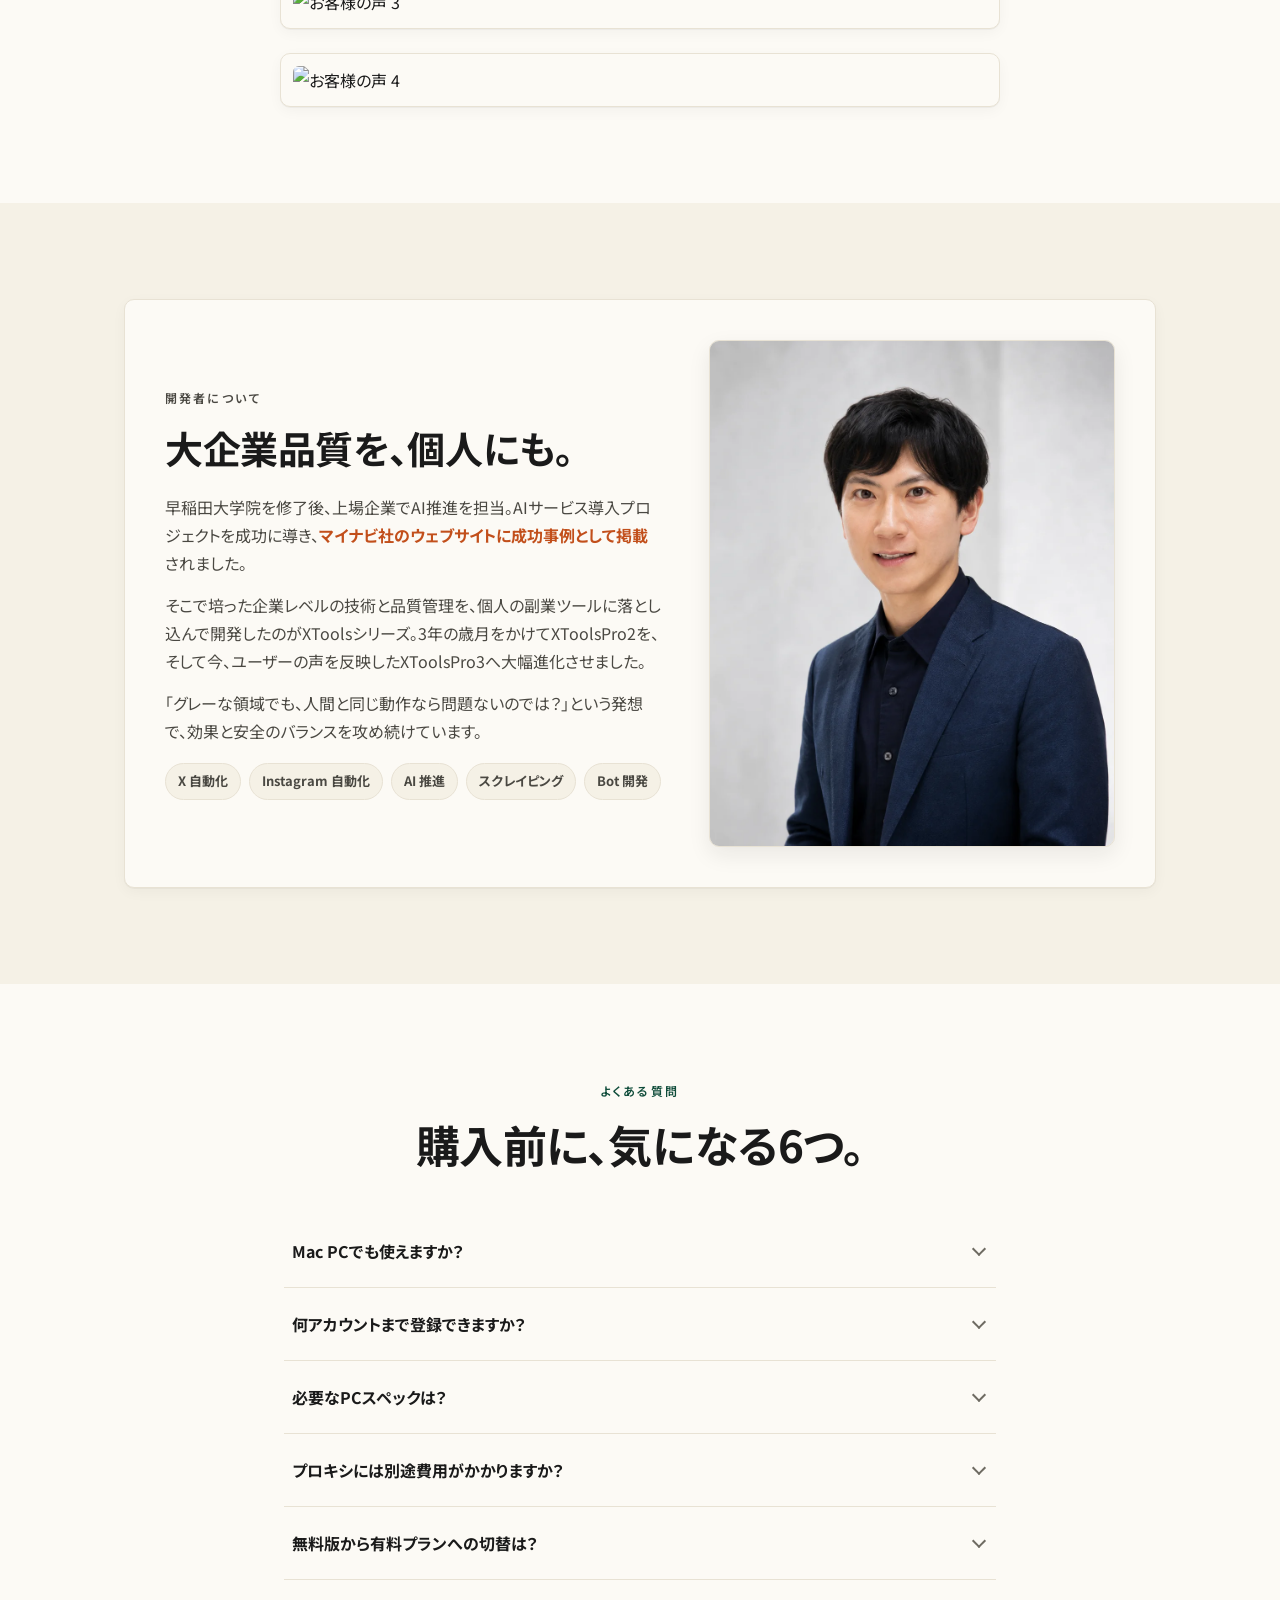
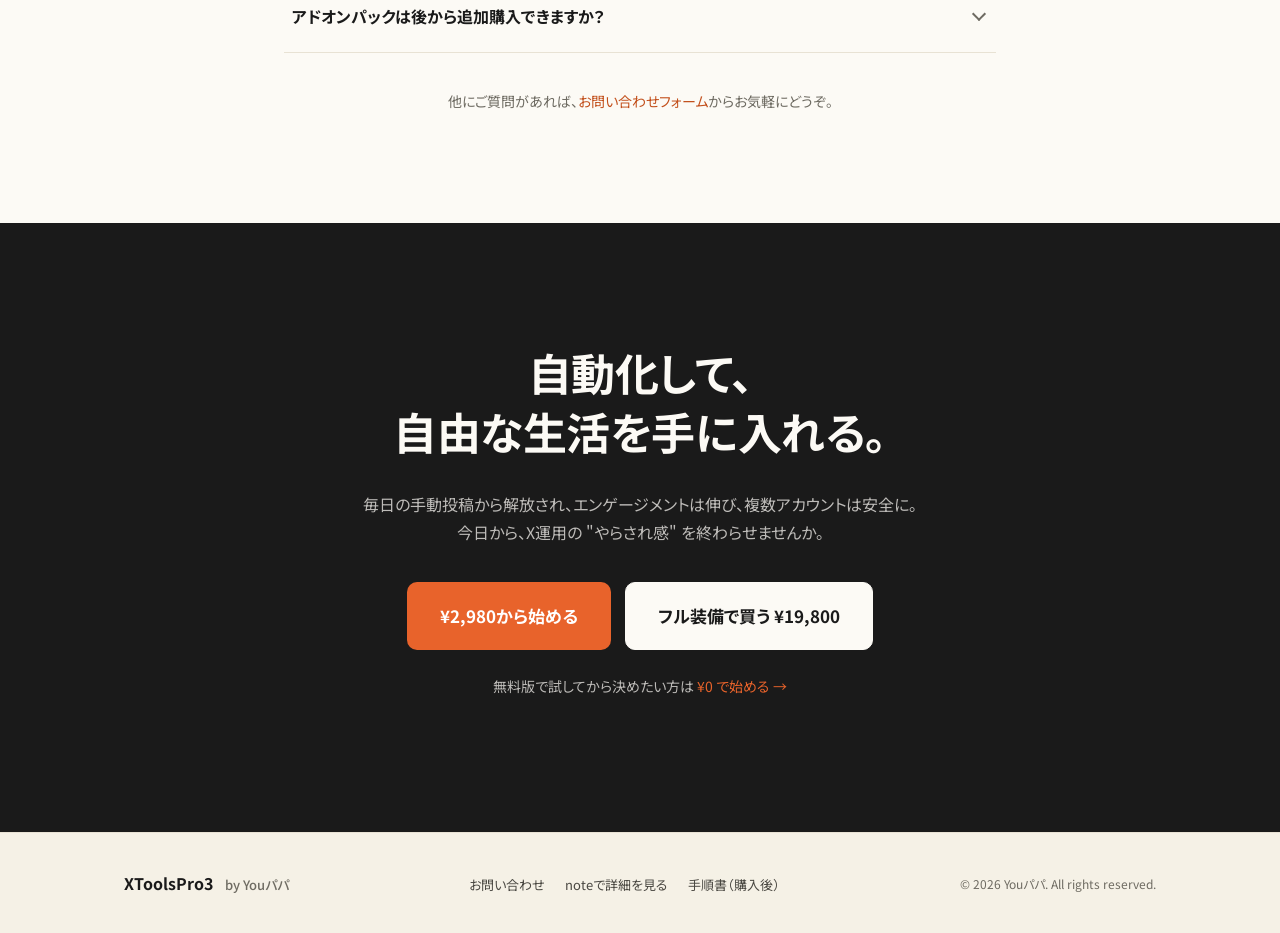
==== commit bb65c79a: "レビュー見出しの折返し改善＋アドオン画像リンクと名称価格テキストを除去 - 「累計100名以上が選んだ、本物の自動化。」を wrap-narrow から wrap に変更   し、word-break" ====
--- a/index.html
+++ b/index.html
@@ -6,6 +6,13 @@
 <title>XToolsPro3 — X(Twitter)自動投稿を、企業品質で。</title>
 <meta name="description" content="API不要・全プラン買い切り・無料版あり。ランダム投稿でエンゲージメント2.5倍、複数アカウント・コミュニティ投稿・自動DM・Amazon在庫復活まで。上場企業AI担当が開発。">
 <link rel="canonical" href="https://mitama987.github.io/xtp3-lp/">
+
+<link rel="icon" href="assets/favicon.ico" sizes="any">
+<link rel="icon" type="image/svg+xml" href="assets/favicon.svg">
+<link rel="icon" type="image/png" sizes="32x32" href="assets/favicon-32.png">
+<link rel="icon" type="image/png" sizes="16x16" href="assets/favicon-16.png">
+<link rel="apple-touch-icon" sizes="180x180" href="assets/apple-touch-icon.png">
+<meta name="theme-color" content="#1A1A1A">
 
 <meta property="og:title" content="XToolsPro3 — X自動投稿を、企業品質で。">
 <meta property="og:description" content="API不要・買い切り・複数アカウント対応のX自動投稿ツール。¥0から試せます。">
@@ -246,13 +253,9 @@
     <p class="center muted">買い切り＋アドオンセットには <b>1つ同梱</b>。さらに追加購入もできます。<br>5つ全部欲しい方は <b>フル買切り（¥19,800）</b> が¥3,200お得。</p>
     <div class="item-grid item-grid-5" role="list">
       <figure class="item-card addon-card" role="listitem">
-        <a href="https://page.theapps.jp/charge/join/F8hv3G40M25k43j5" target="_blank" rel="noopener">
-          <img src="assets/images/items/addons_01_ai.webp" width="1024" height="1024" loading="lazy"
-               alt="AI 生成パック / ¥4,000。ランダム投稿+AI+スプシ取込。">
-        </a>
+        <img src="assets/images/items/addons_01_ai.webp" width="1024" height="1024" loading="lazy"
+             alt="AI 生成パック / ¥4,000。ランダム投稿+AI+スプシ取込。">
         <div class="addon-card-body">
-          <p class="addon-card-name">AI 生成パック</p>
-          <p class="addon-card-price">¥4,000</p>
           <details class="addon-detail">
             <summary>含まれるものを見る</summary>
             <ul class="addon-detail__list">
@@ -265,13 +268,9 @@
         </div>
       </figure>
       <figure class="item-card addon-card" role="listitem">
-        <a href="https://page.theapps.jp/charge/join/G8hv3G40M25k43j6" target="_blank" rel="noopener">
-          <img src="assets/images/items/addons_02_engagement.webp" width="1024" height="1024" loading="lazy"
-               alt="エンゲージメントパック / ¥4,000。自動いいね+フォロー+リプライ。">
-        </a>
+        <img src="assets/images/items/addons_02_engagement.webp" width="1024" height="1024" loading="lazy"
+             alt="エンゲージメントパック / ¥4,000。自動いいね+フォロー+リプライ。">
         <div class="addon-card-body">
-          <p class="addon-card-name">エンゲージメントパック</p>
-          <p class="addon-card-price">¥4,000</p>
           <details class="addon-detail">
             <summary>含まれるものを見る</summary>
             <ul class="addon-detail__list">
@@ -284,13 +283,9 @@
         </div>
       </figure>
       <figure class="item-card addon-card" role="listitem">
-        <a href="https://page.theapps.jp/charge/join/U8hv3G40M25k43n1" target="_blank" rel="noopener">
-          <img src="assets/images/items/addons_03_multi.webp" width="1024" height="1024" loading="lazy"
-               alt="マルチアカウントパック / ¥5,000。プロキシ+一括登録+共通設定。">
-        </a>
+        <img src="assets/images/items/addons_03_multi.webp" width="1024" height="1024" loading="lazy"
+             alt="マルチアカウントパック / ¥5,000。プロキシ+一括登録+共通設定。">
         <div class="addon-card-body">
-          <p class="addon-card-name">マルチアカウントパック</p>
-          <p class="addon-card-price">¥5,000</p>
           <details class="addon-detail">
             <summary>含まれるものを見る</summary>
             <ul class="addon-detail__list">
@@ -303,13 +298,9 @@
         </div>
       </figure>
       <figure class="item-card addon-card" role="listitem">
-        <a href="https://page.theapps.jp/charge/join/U8hv3G40M25k43i2" target="_blank" rel="noopener">
-          <img src="assets/images/items/addons_04_community.webp" width="1024" height="1024" loading="lazy"
-               alt="コミュニティパック / ¥4,000。コミュニティ自動投稿。">
-        </a>
+        <img src="assets/images/items/addons_04_community.webp" width="1024" height="1024" loading="lazy"
+             alt="コミュニティパック / ¥4,000。コミュニティ自動投稿。">
         <div class="addon-card-body">
-          <p class="addon-card-name">コミュニティパック</p>
-          <p class="addon-card-price">¥4,000</p>
           <details class="addon-detail">
             <summary>含まれるものを見る</summary>
             <ul class="addon-detail__list">
@@ -322,13 +313,9 @@
         </div>
       </figure>
       <figure class="item-card addon-card" role="listitem">
-        <a href="https://page.theapps.jp/charge/join/D8hv3G40M25k43r0" target="_blank" rel="noopener">
-          <img src="assets/images/items/addons_05_amazon.webp" width="1024" height="1024" loading="lazy"
-               alt="Amazon 在庫復活パック / ¥6,000。Keepa 連携+在庫監視+自動投稿。">
-        </a>
+        <img src="assets/images/items/addons_05_amazon.webp" width="1024" height="1024" loading="lazy"
+             alt="Amazon 在庫復活パック / ¥6,000。Keepa 連携+在庫監視+自動投稿。">
         <div class="addon-card-body">
-          <p class="addon-card-name">Amazon 在庫復活パック</p>
-          <p class="addon-card-price">¥6,000</p>
           <details class="addon-detail">
             <summary>含まれるものを見る</summary>
             <ul class="addon-detail__list">
@@ -377,9 +364,9 @@
 
 <!-- ============ REVIEWS ============ -->
 <section class="reviews">
-  <div class="wrap wrap-narrow">
+  <div class="wrap">
     <p class="eyebrow center">お客様の声</p>
-    <h2 class="serif center">累計100名以上が選んだ、<br class="sp-only">本物の自動化。</h2>
+    <h2 class="serif center reviews-title">累計100名以上が選んだ、本物の自動化。</h2>
     <div class="review-stack">
       <figure><img src="https://assets.st-note.com/img/1762386691-7xI5KBtLRzO1Gci9gdfQSnqe.png?width=1200" alt="お客様の声 1" loading="lazy"></figure>
       <figure><img src="https://assets.st-note.com/img/1762386797-v0xzVAeg2s6PMiybWc18wdjU.png?width=1200" alt="お客様の声 2" loading="lazy"></figure>
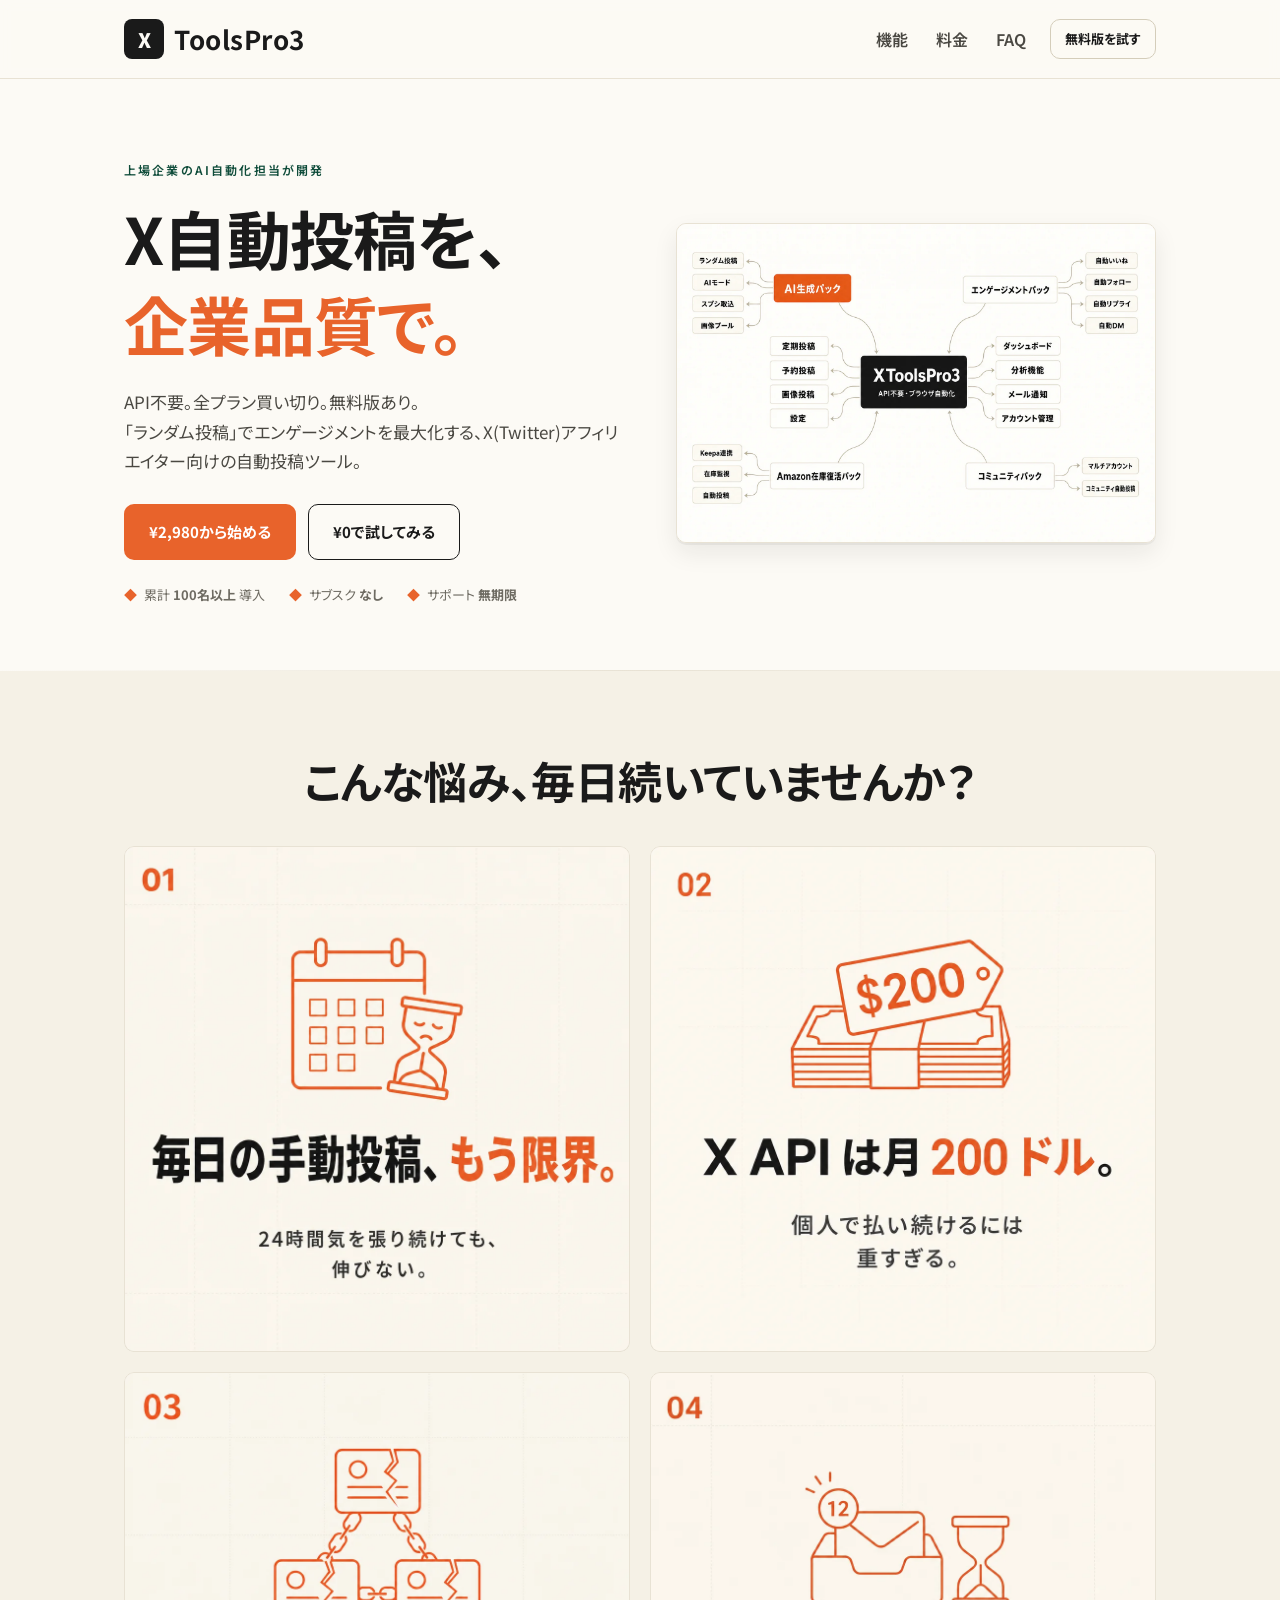
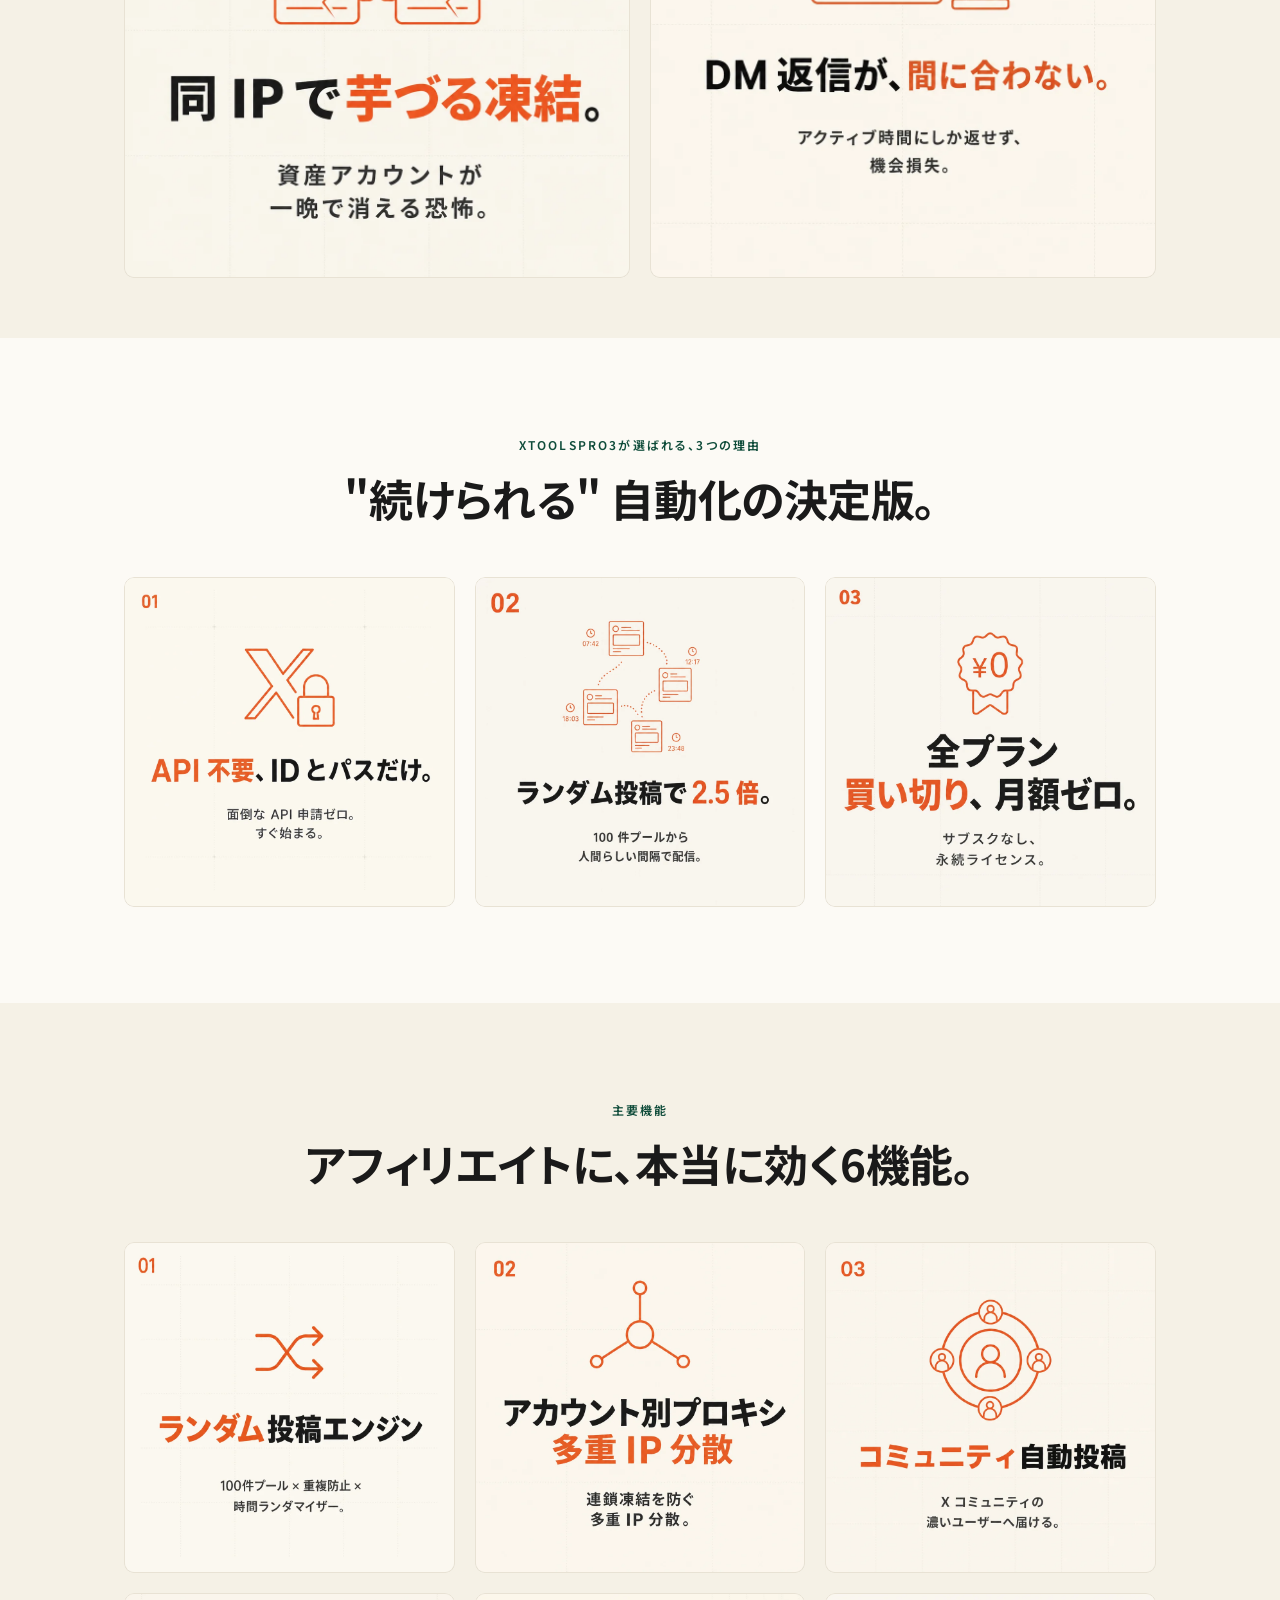
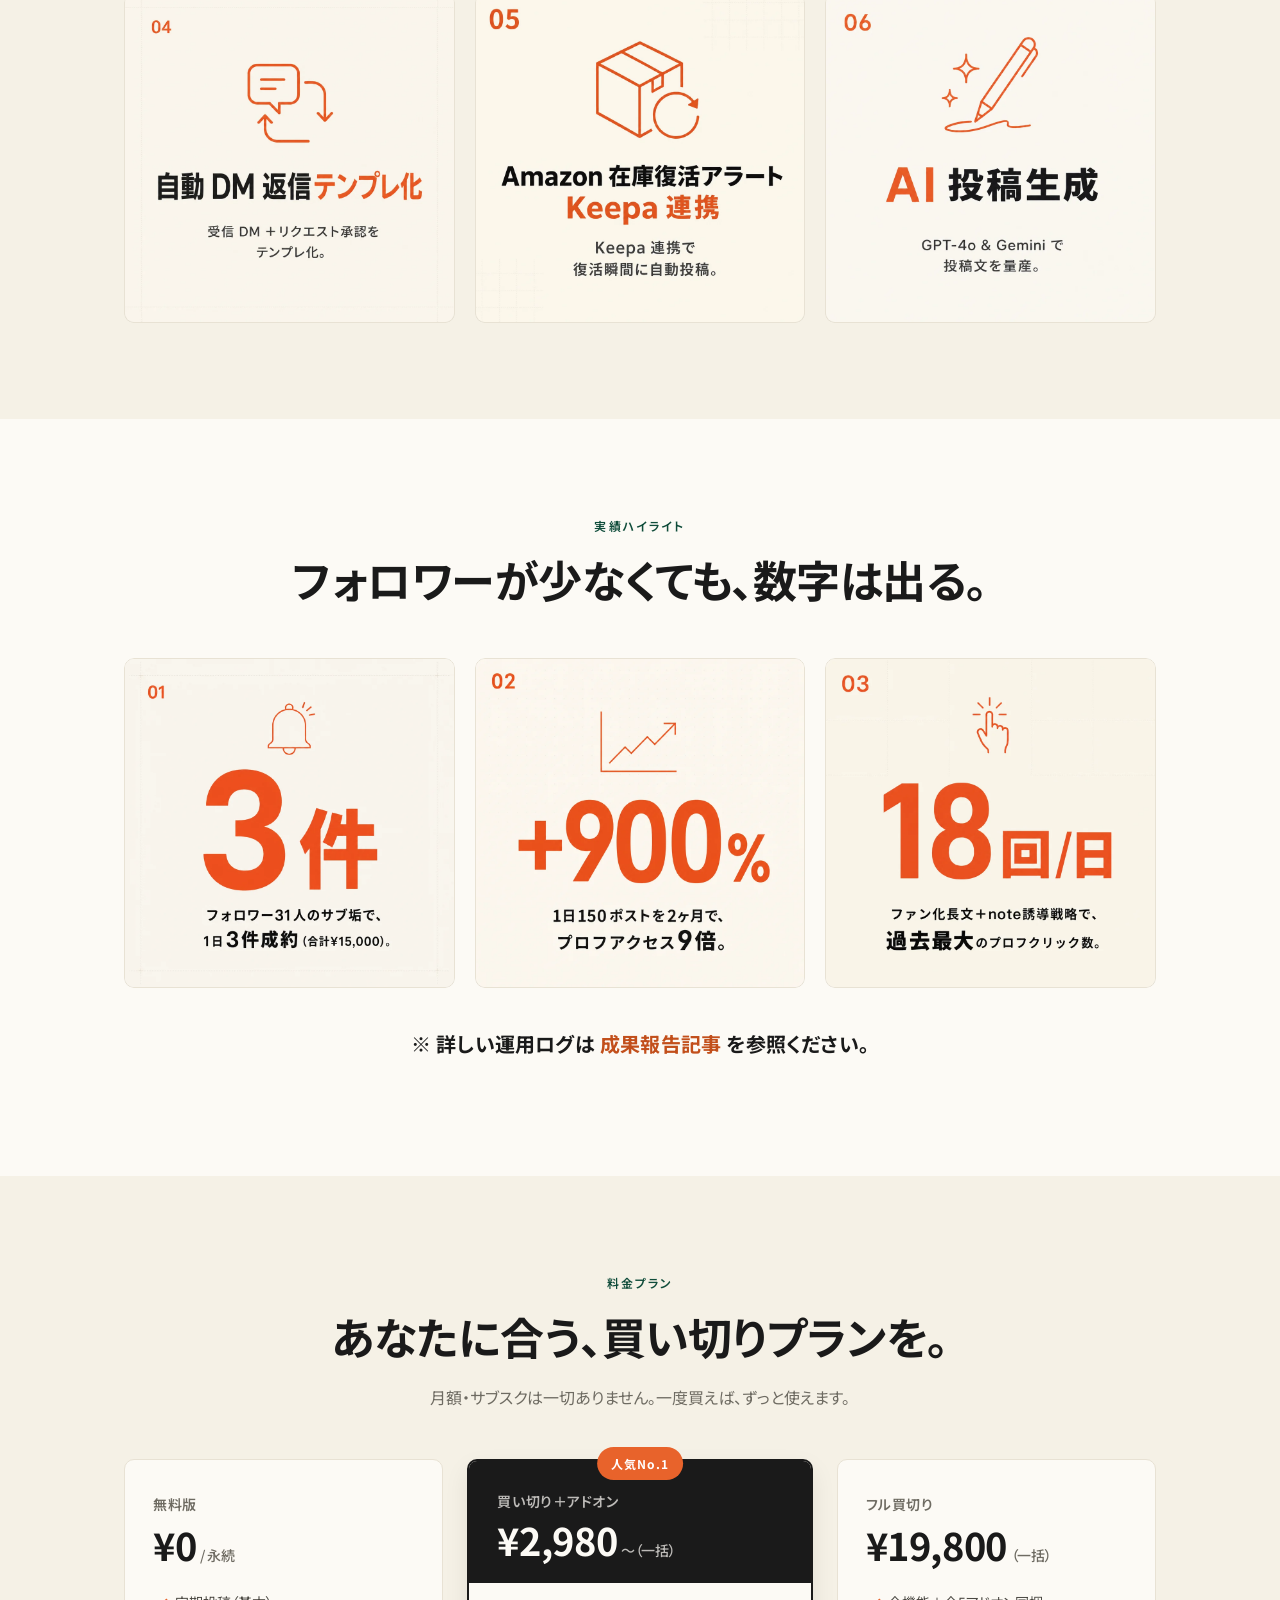
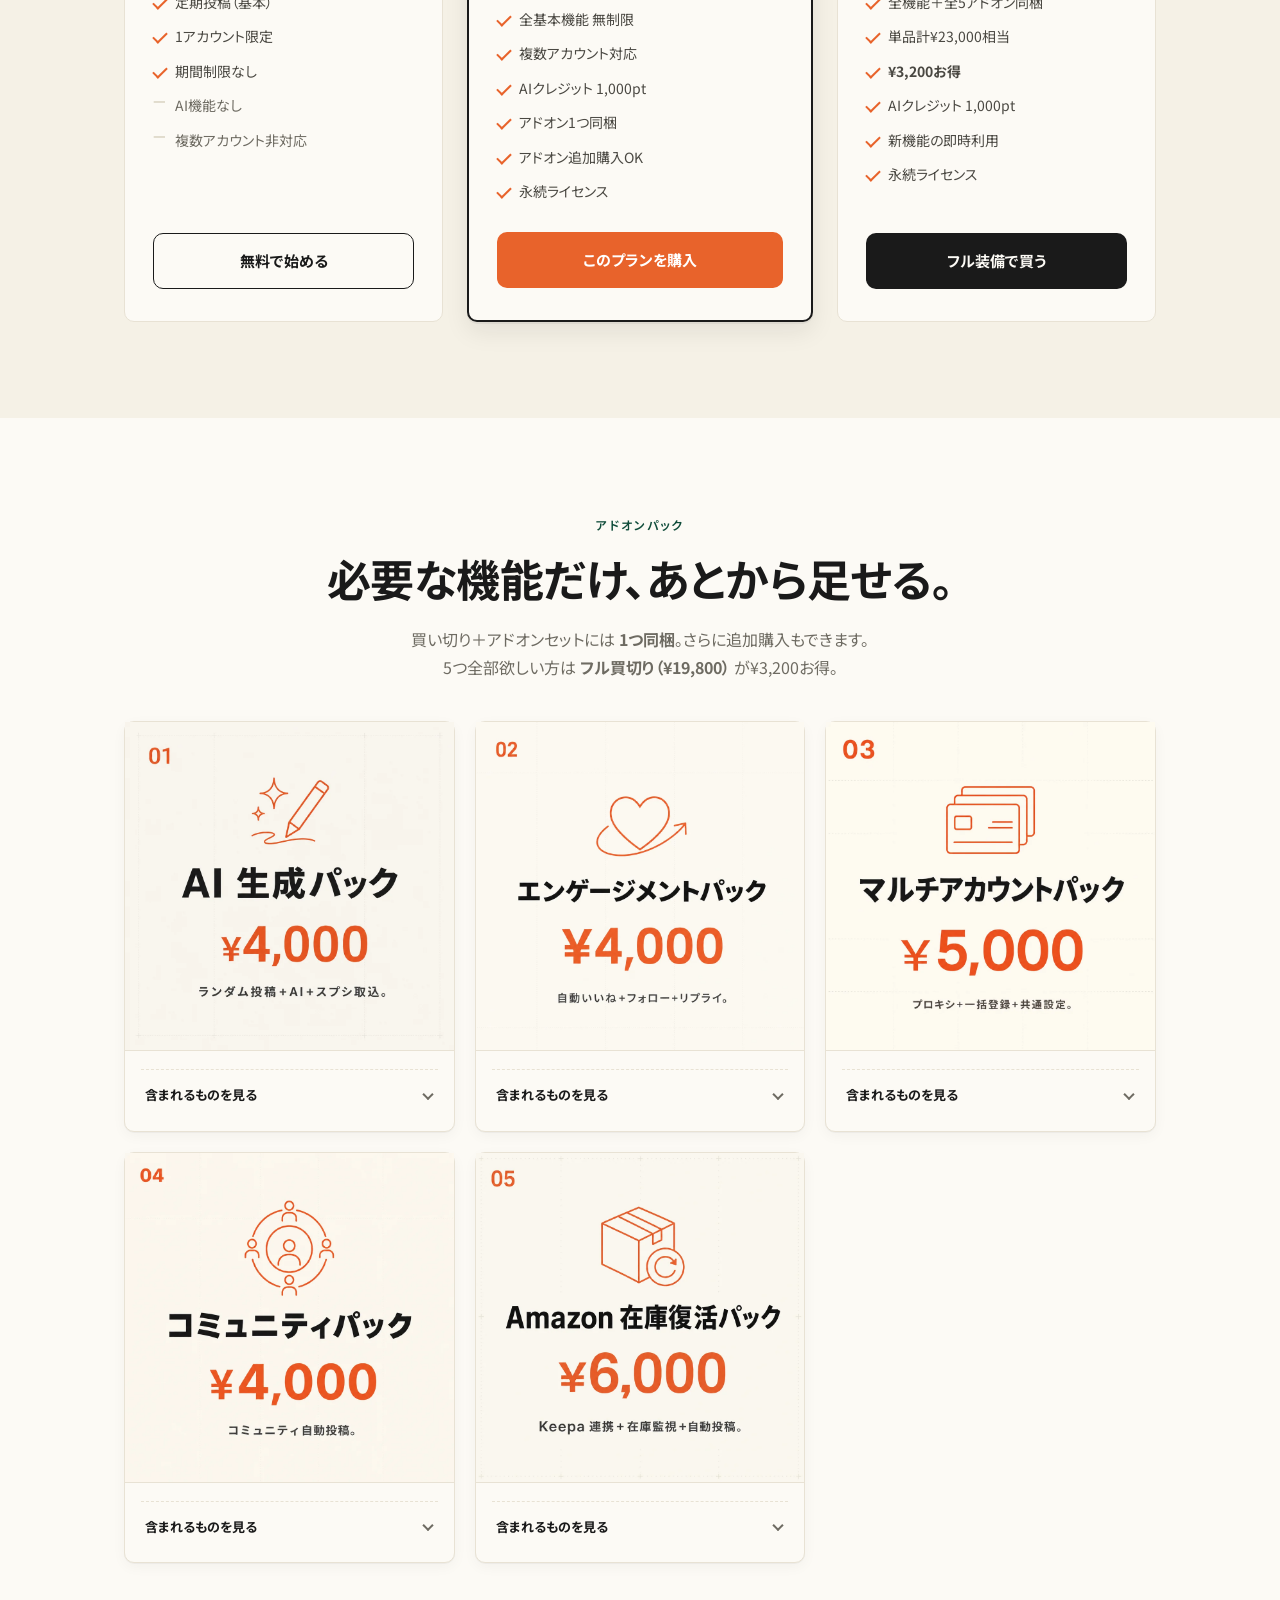
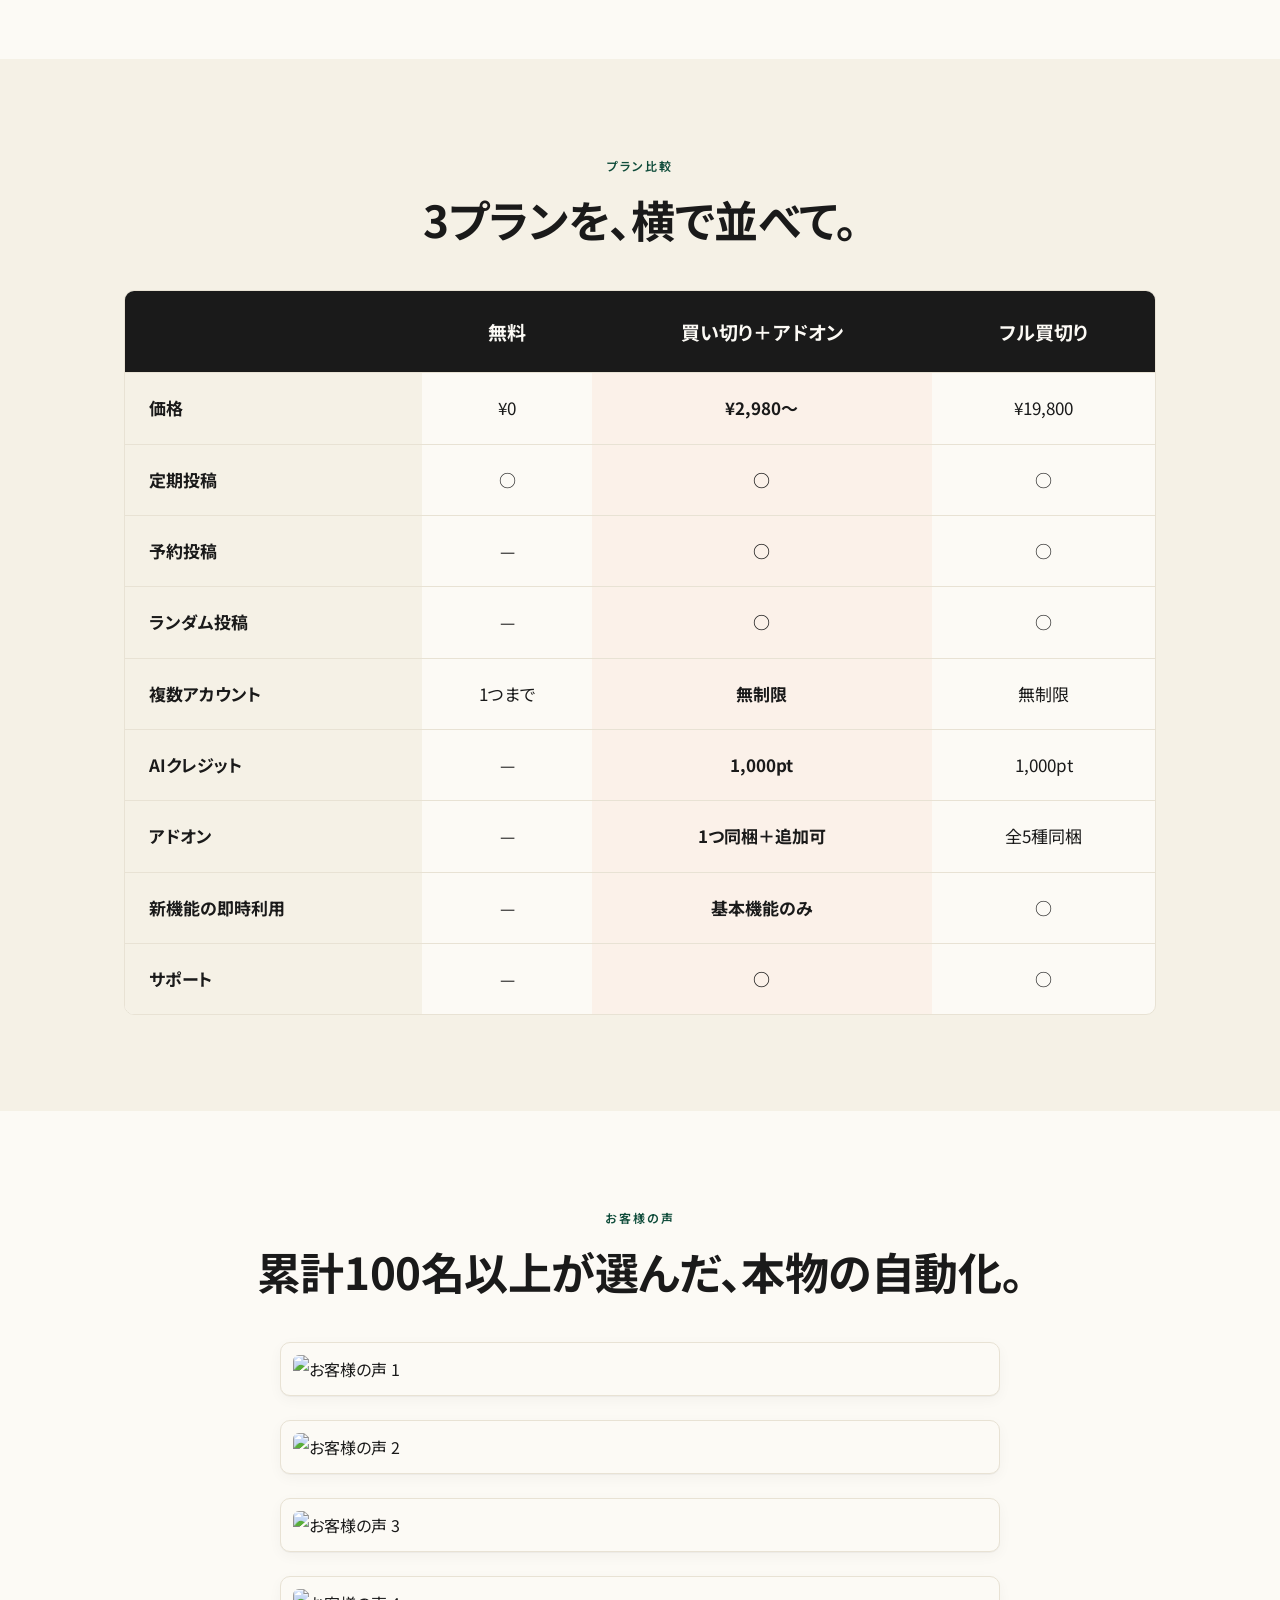
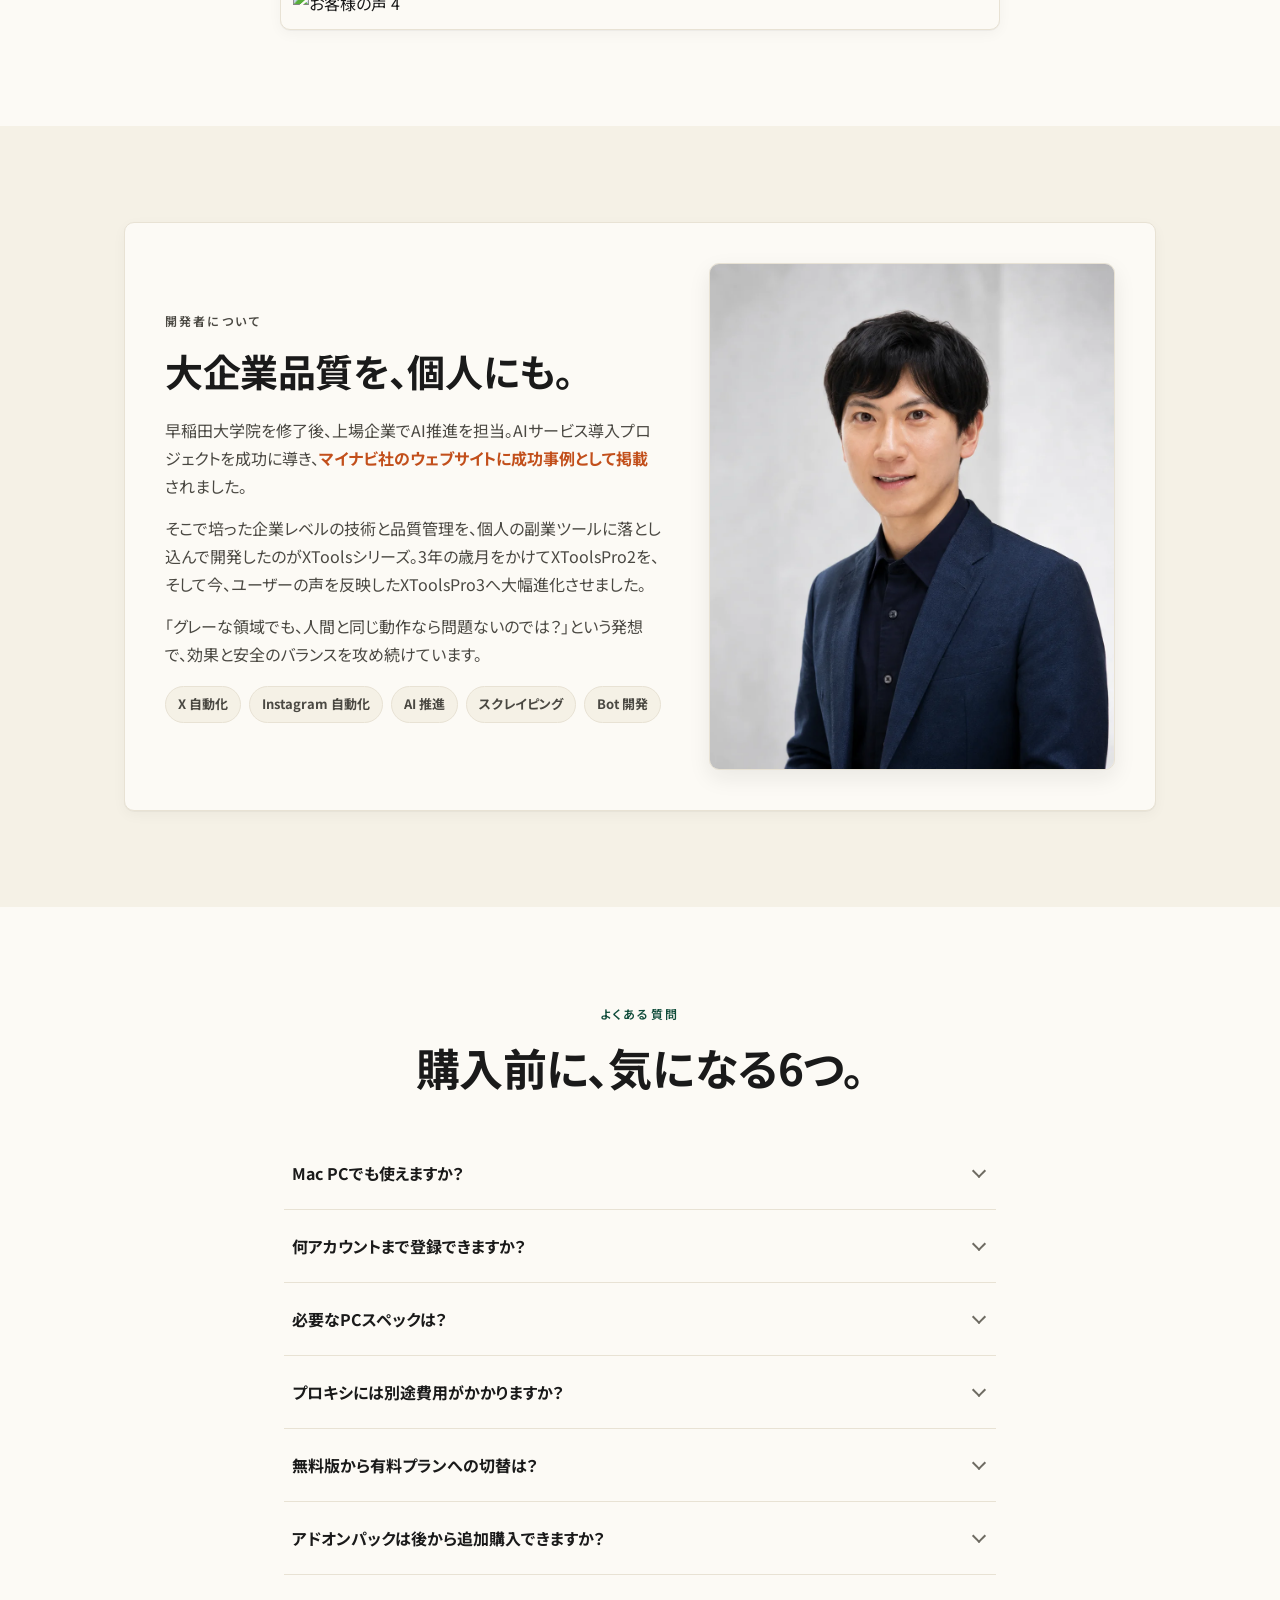
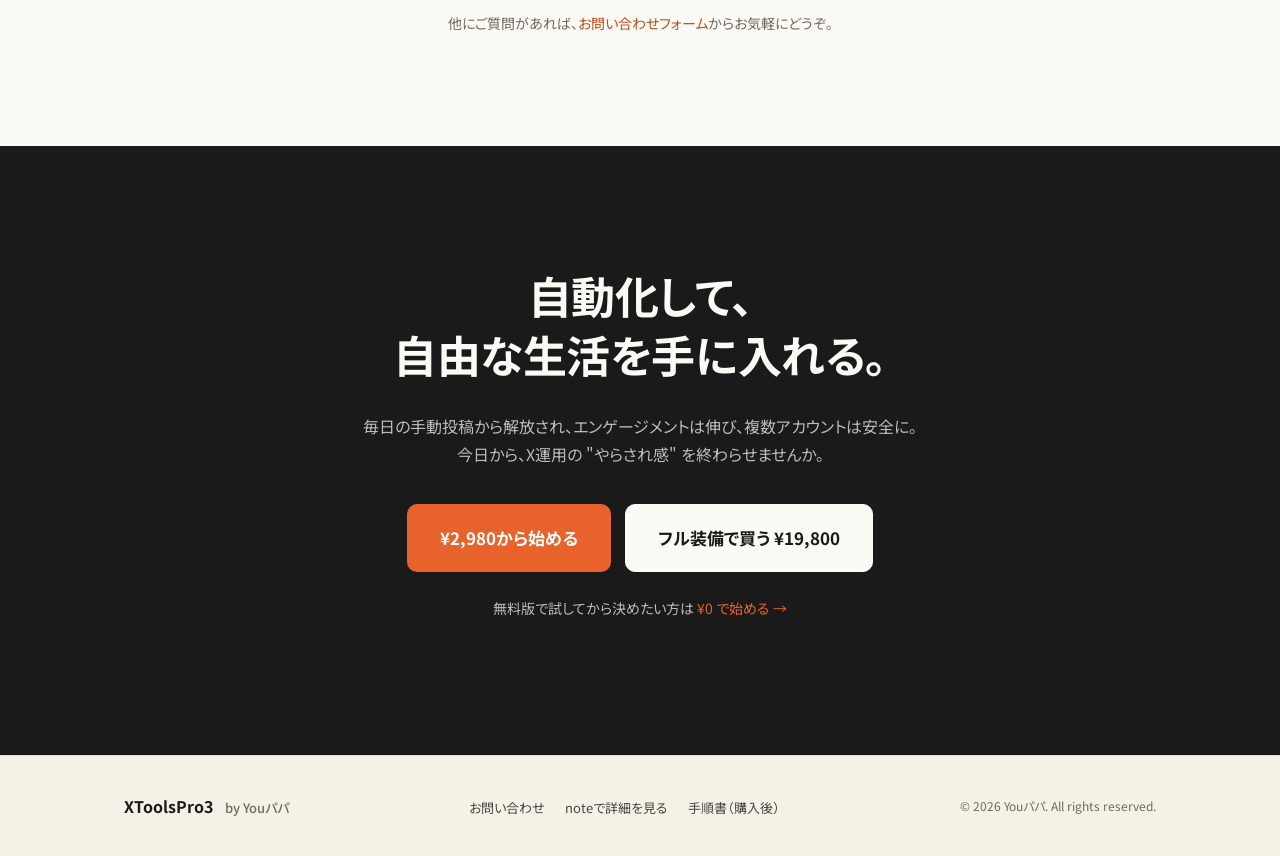
==== commit 9cd6d238: "アドオン5枚から「このパックを購入 →」リンクを削除 各アドオンカードの構成を 画像 + 含まれるものトグル のみに簡素化。  Co-Authored-By: Claude Opus 4.7 (1M " ====
--- a/index.html
+++ b/index.html
@@ -264,7 +264,6 @@
               <li>スプレッドシート取込</li>
             </ul>
           </details>
-          <a href="https://page.theapps.jp/charge/join/F8hv3G40M25k43j5" class="addon-buy-link" target="_blank" rel="noopener">このパックを購入 →</a>
         </div>
       </figure>
       <figure class="item-card addon-card" role="listitem">
@@ -279,7 +278,6 @@
               <li>自動リプライ</li>
             </ul>
           </details>
-          <a href="https://page.theapps.jp/charge/join/G8hv3G40M25k43j6" class="addon-buy-link" target="_blank" rel="noopener">このパックを購入 →</a>
         </div>
       </figure>
       <figure class="item-card addon-card" role="listitem">
@@ -294,7 +292,6 @@
               <li>共通設定の横展開</li>
             </ul>
           </details>
-          <a href="https://page.theapps.jp/charge/join/U8hv3G40M25k43n1" class="addon-buy-link" target="_blank" rel="noopener">このパックを購入 →</a>
         </div>
       </figure>
       <figure class="item-card addon-card" role="listitem">
@@ -309,7 +306,6 @@
               <li>濃いユーザー層へのリーチ</li>
             </ul>
           </details>
-          <a href="https://page.theapps.jp/charge/join/U8hv3G40M25k43i2" class="addon-buy-link" target="_blank" rel="noopener">このパックを購入 →</a>
         </div>
       </figure>
       <figure class="item-card addon-card" role="listitem">
@@ -324,7 +320,6 @@
               <li>復活瞬間の自動投稿</li>
             </ul>
           </details>
-          <a href="https://page.theapps.jp/charge/join/D8hv3G40M25k43r0" class="addon-buy-link" target="_blank" rel="noopener">このパックを購入 →</a>
         </div>
       </figure>
     </div>
--- a/assets/css/style.css
+++ b/assets/css/style.css
@@ -470,6 +470,7 @@
    ============================================================ */
 .reviews { padding: 96px 0; }
 .reviews h2 { margin-bottom: 40px; }
+.reviews-title { word-break: keep-all; overflow-wrap: anywhere; line-break: strict; }
 .review-stack {
   display: flex; flex-direction: column; gap: 24px;
   max-width: 720px; margin: 0 auto;
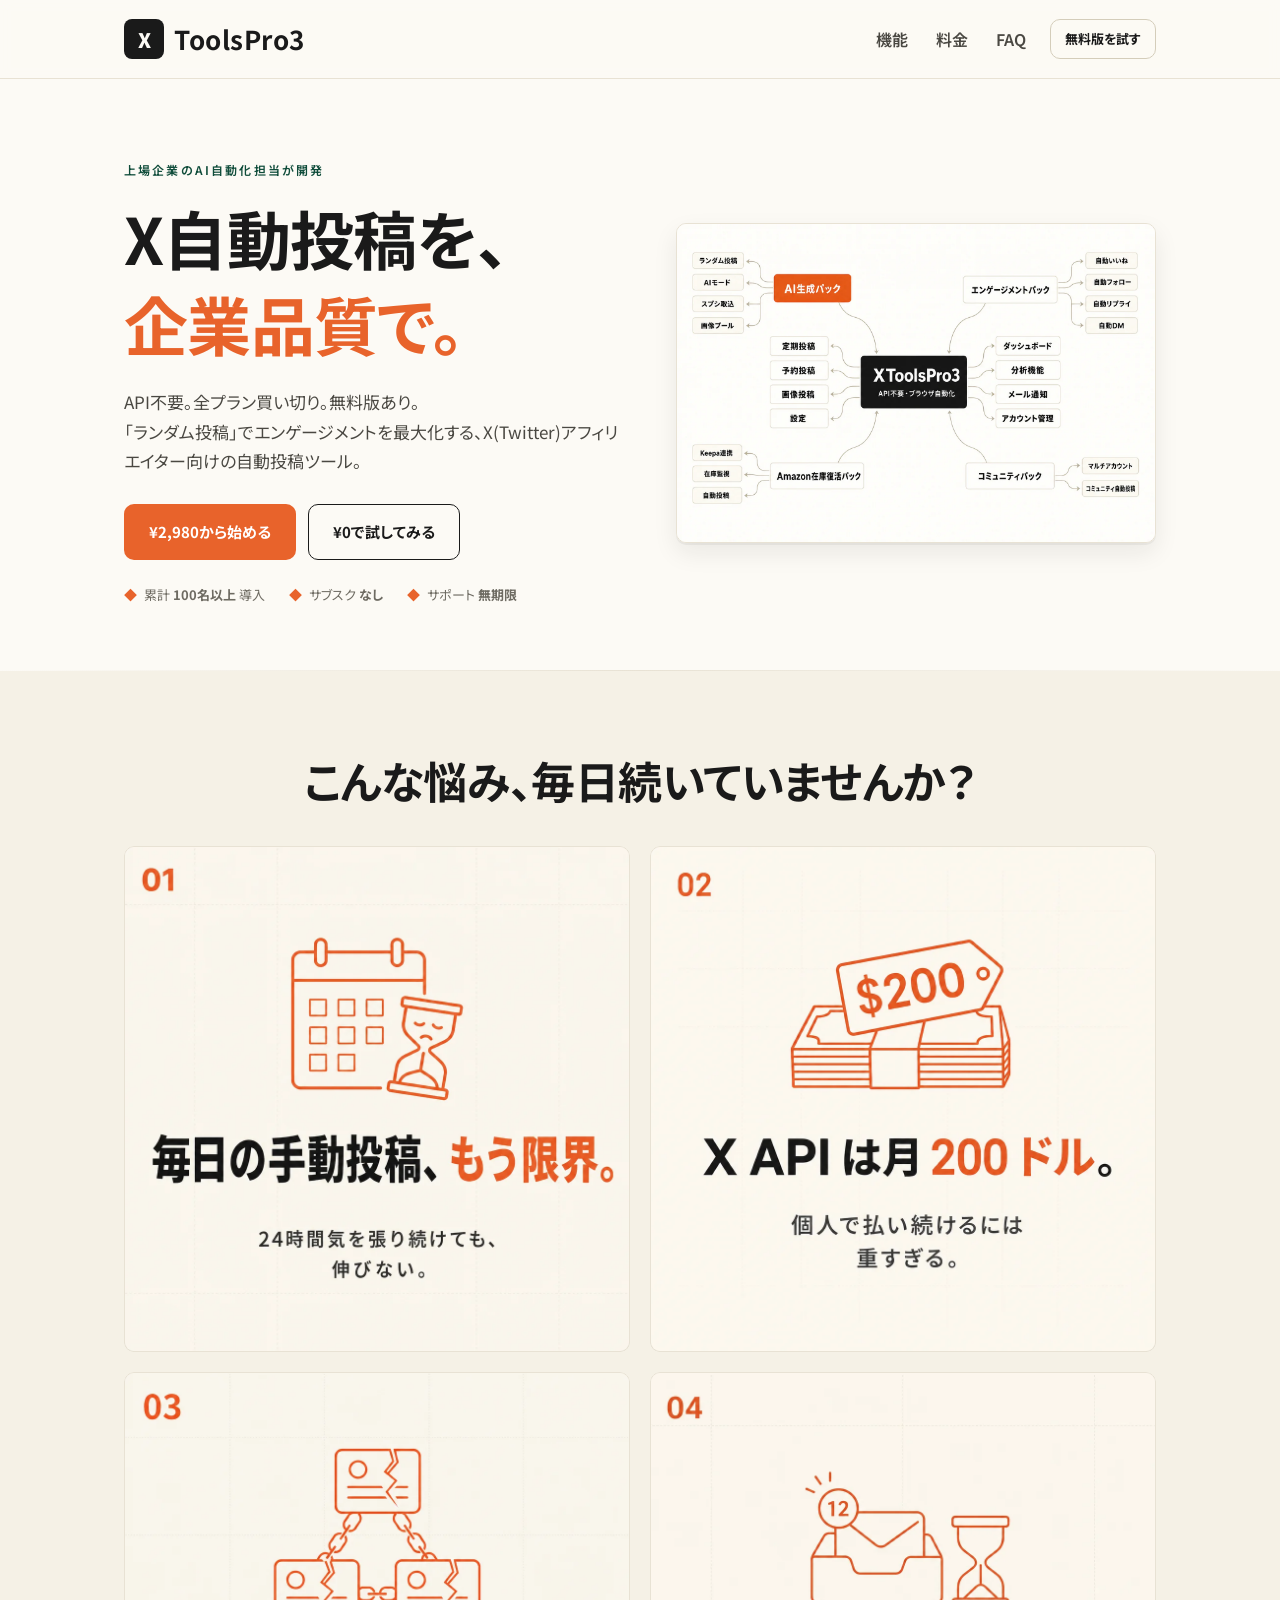
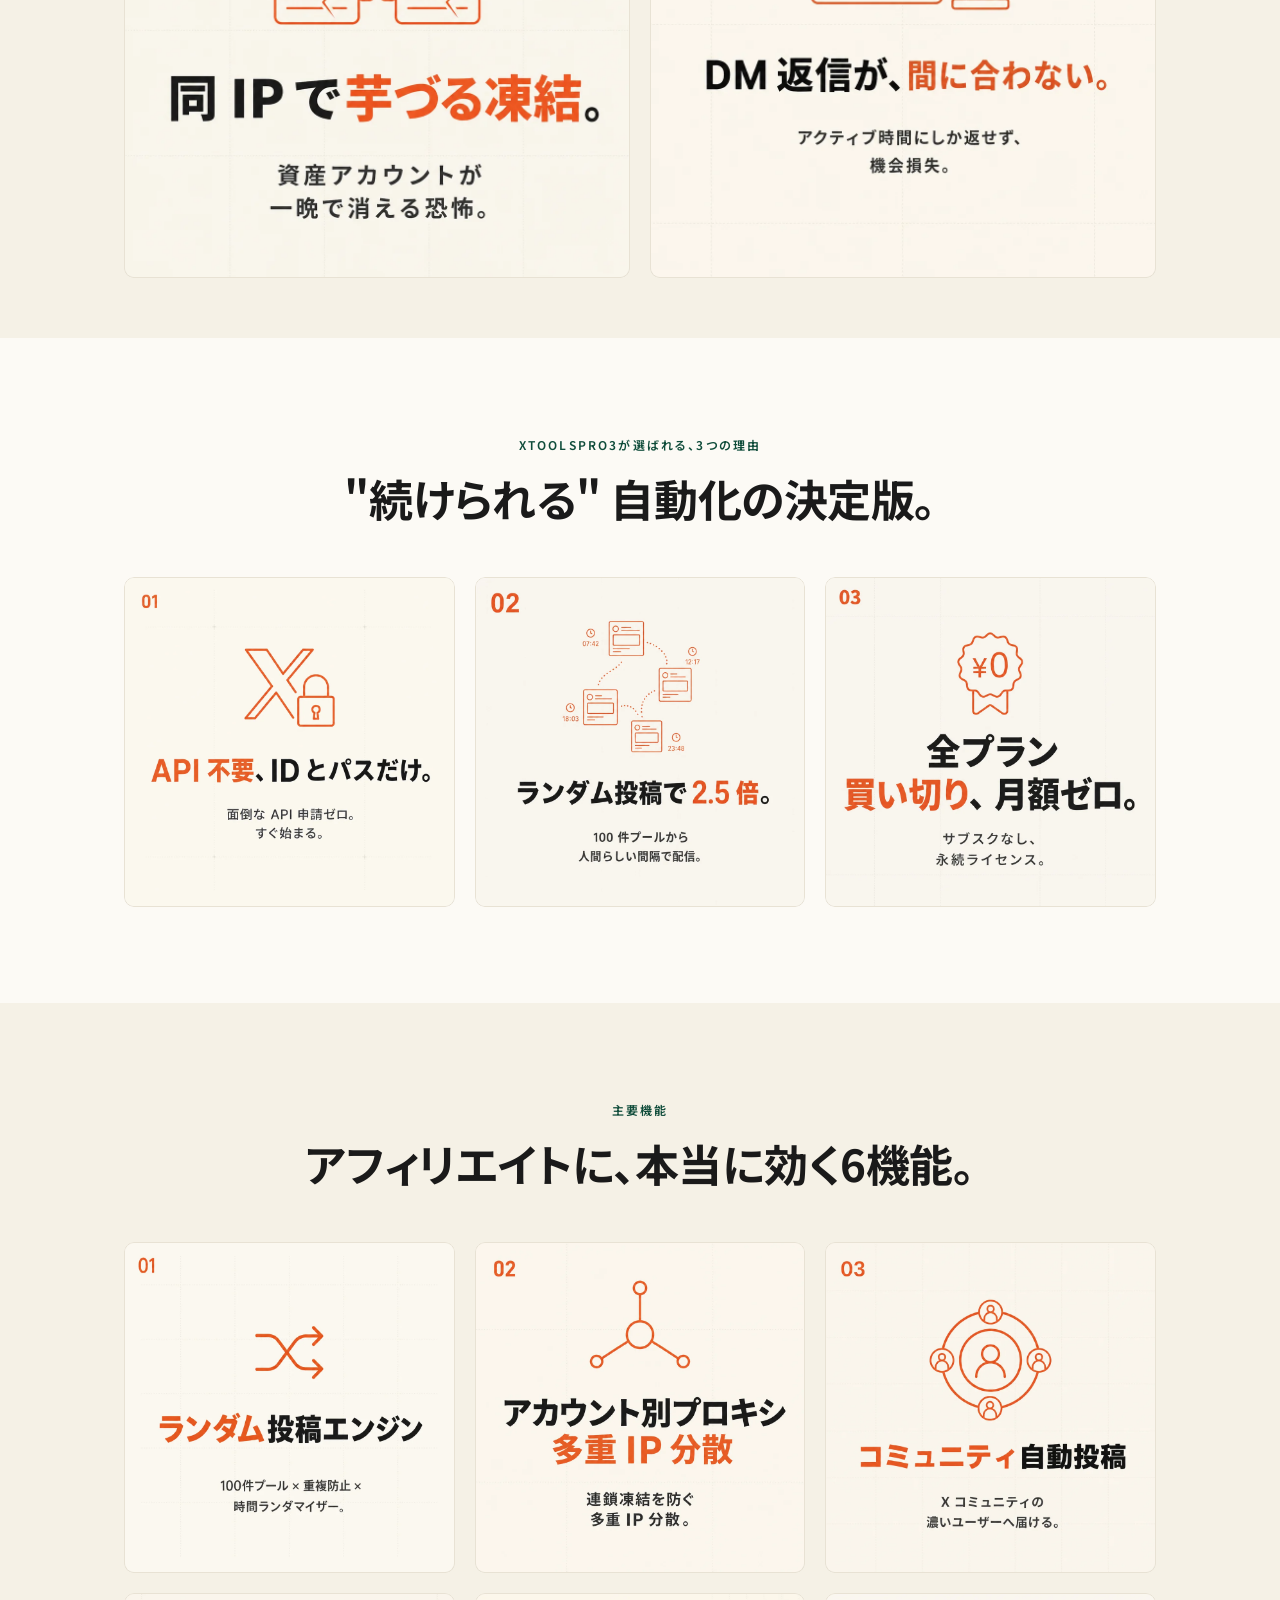
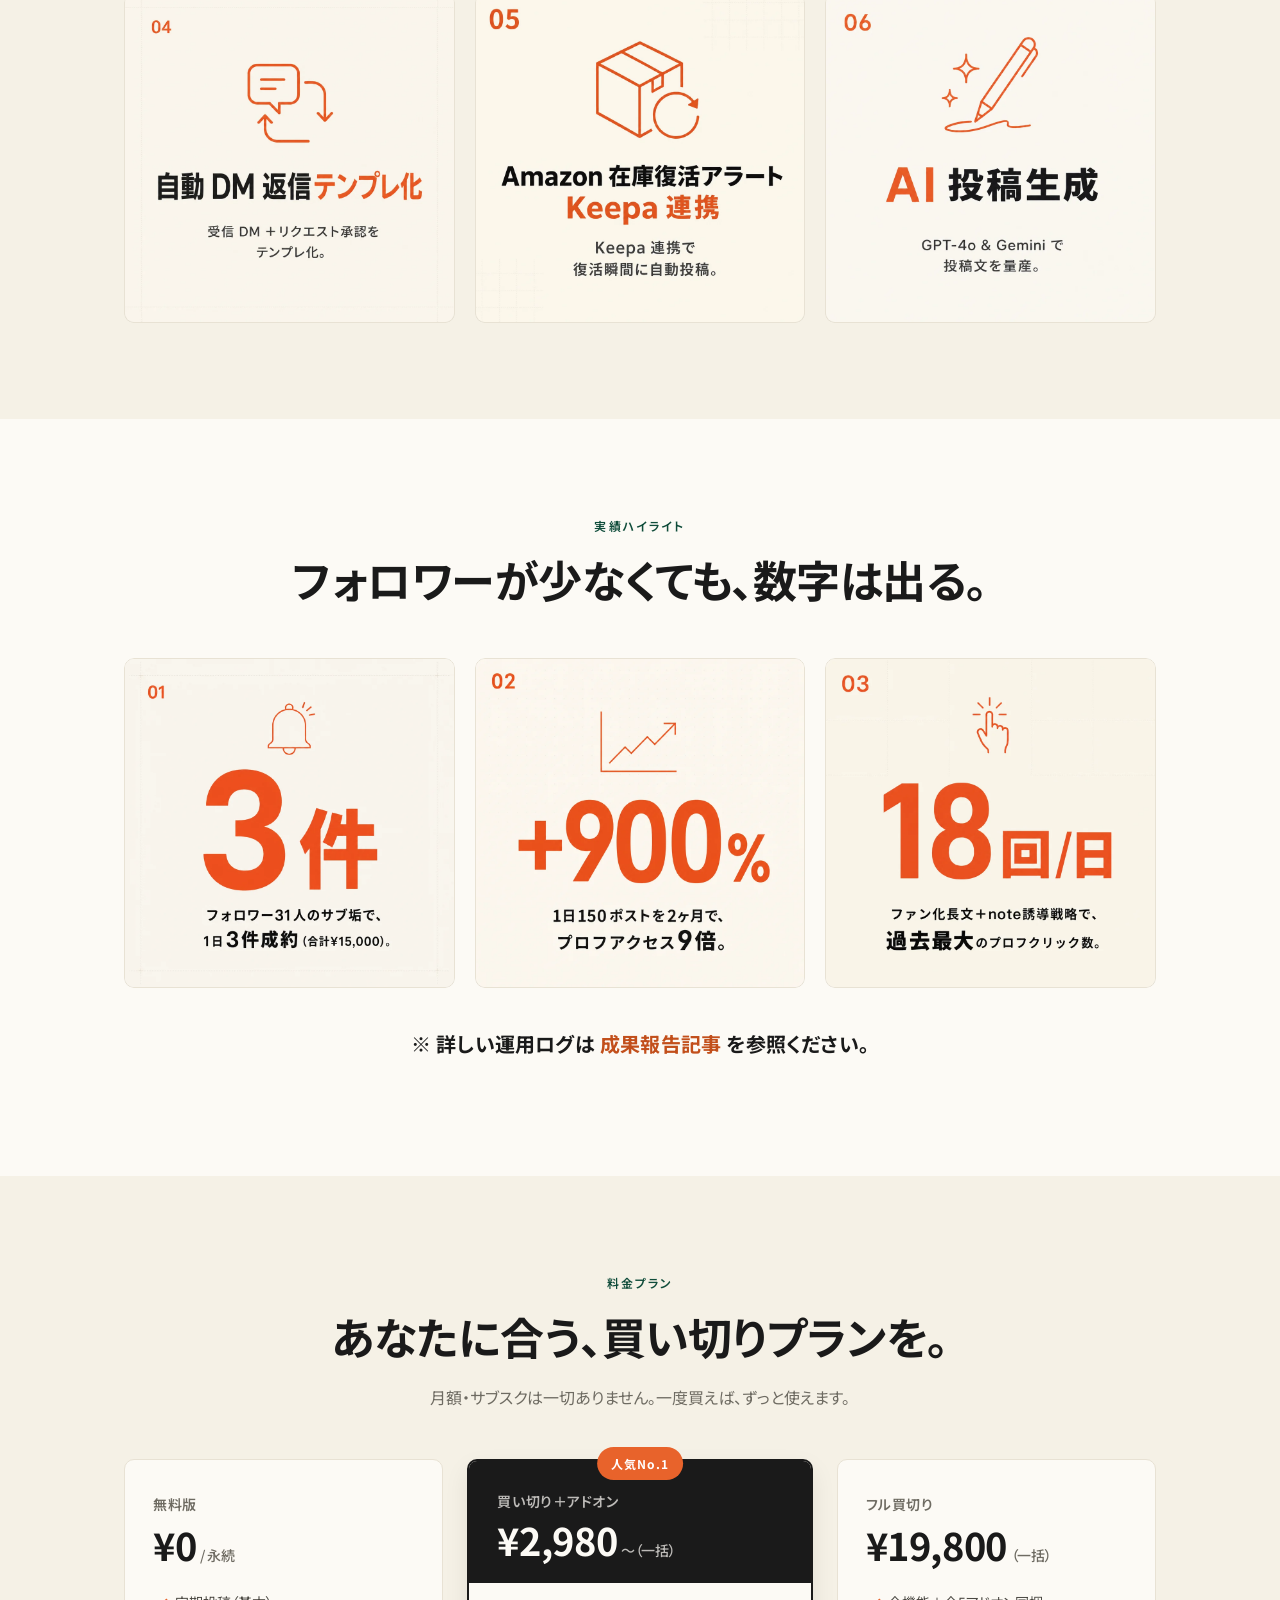
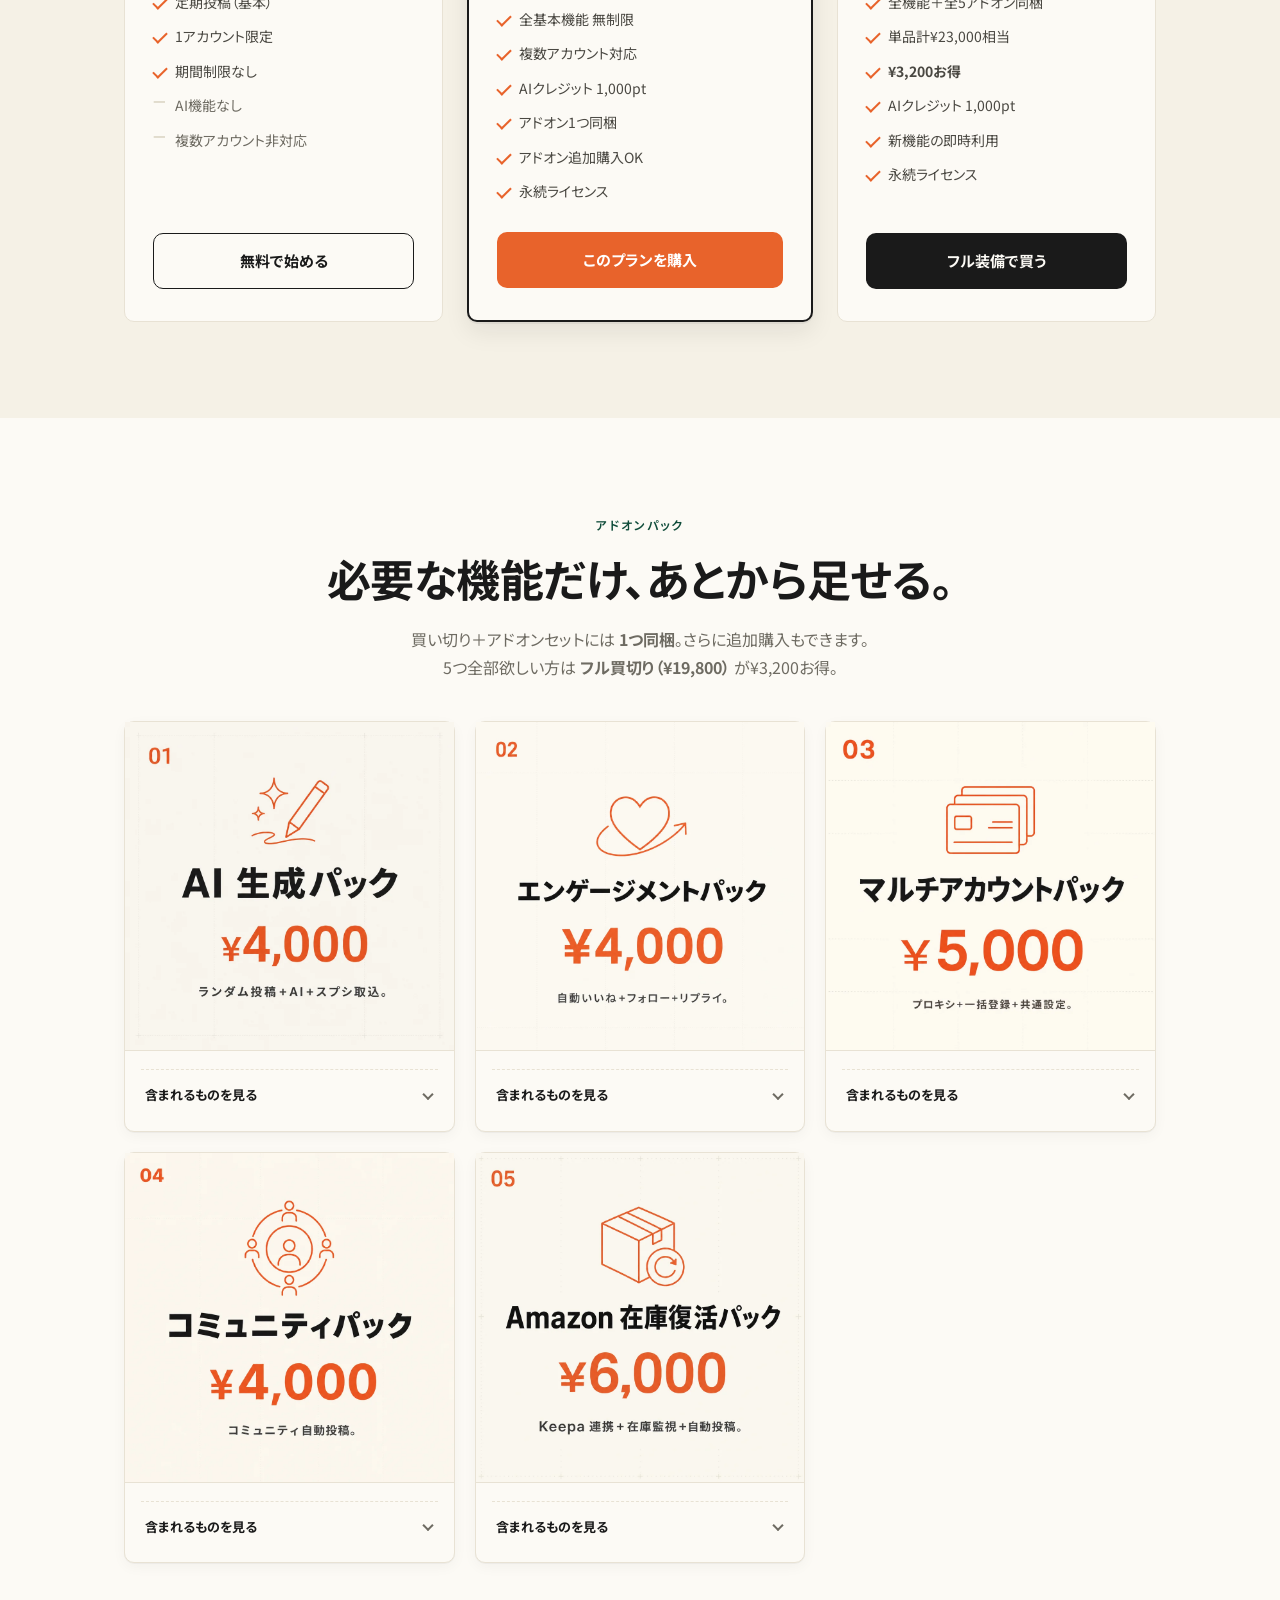
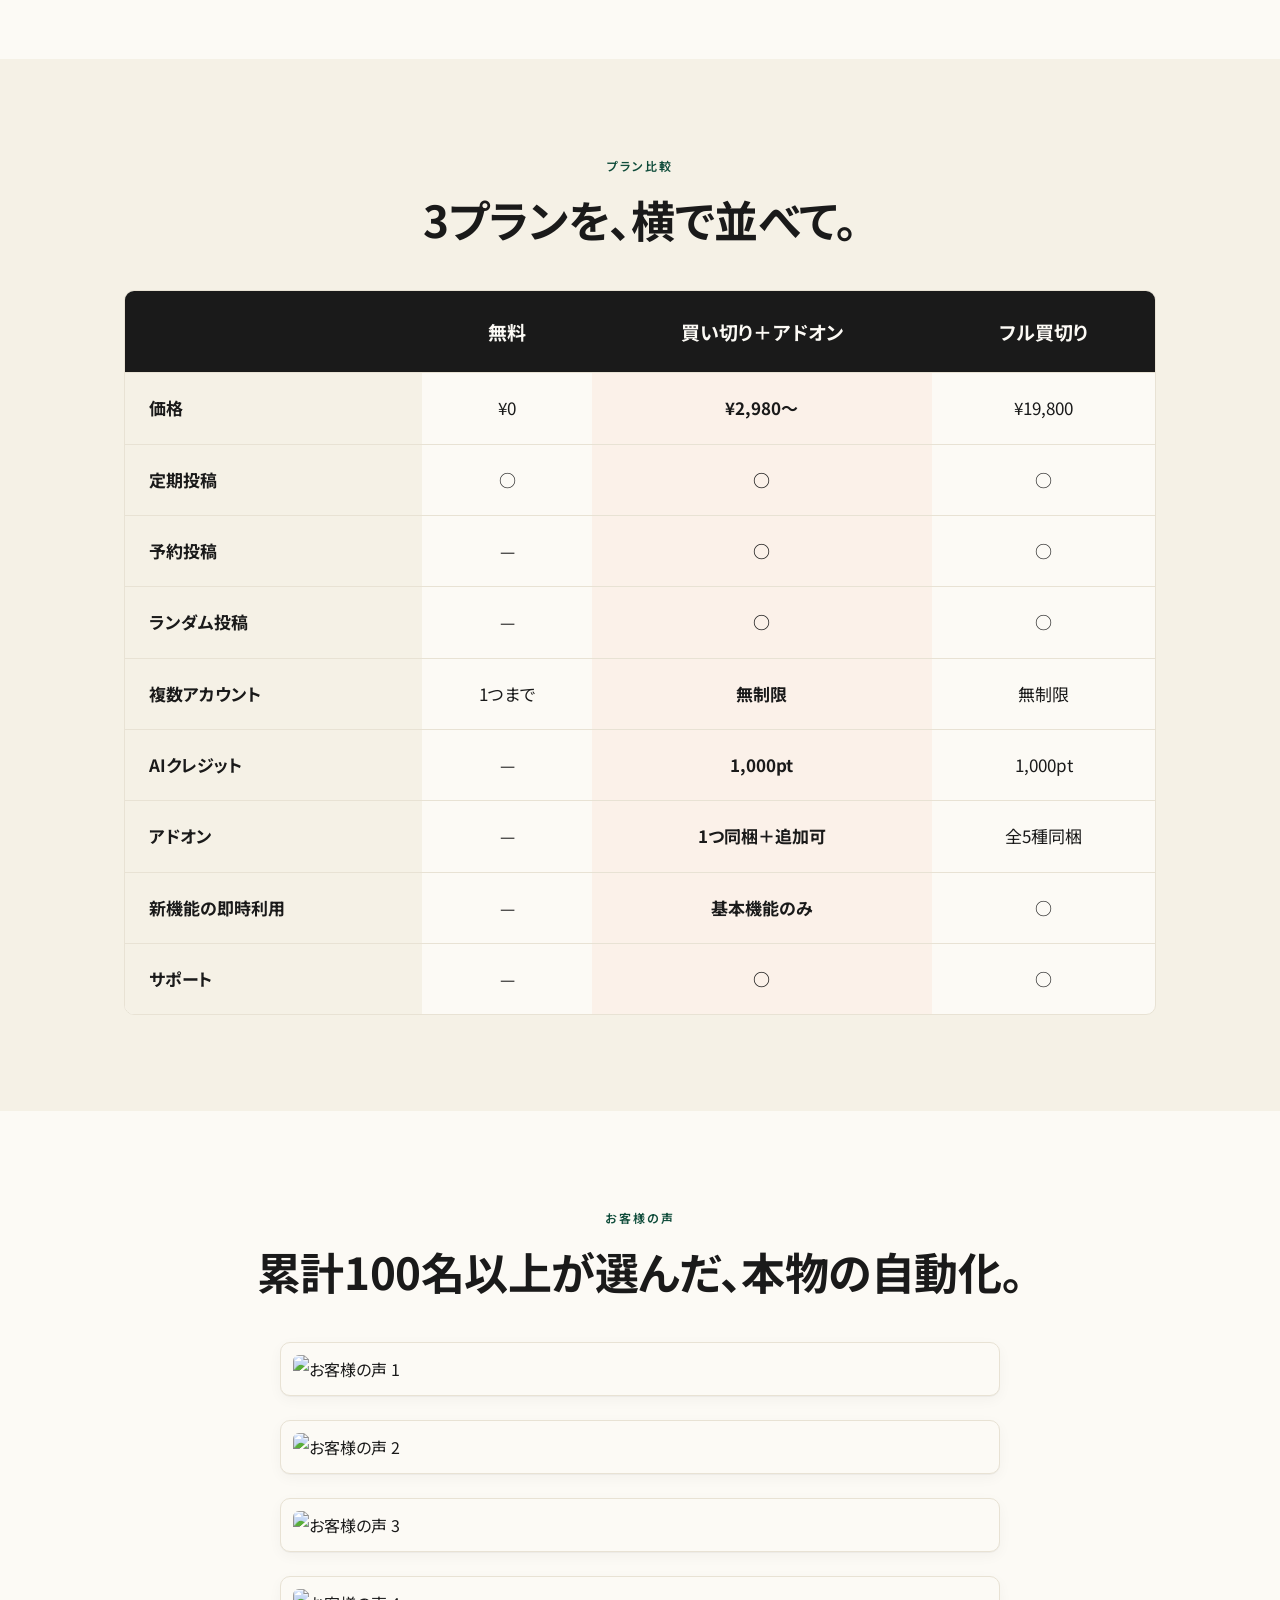
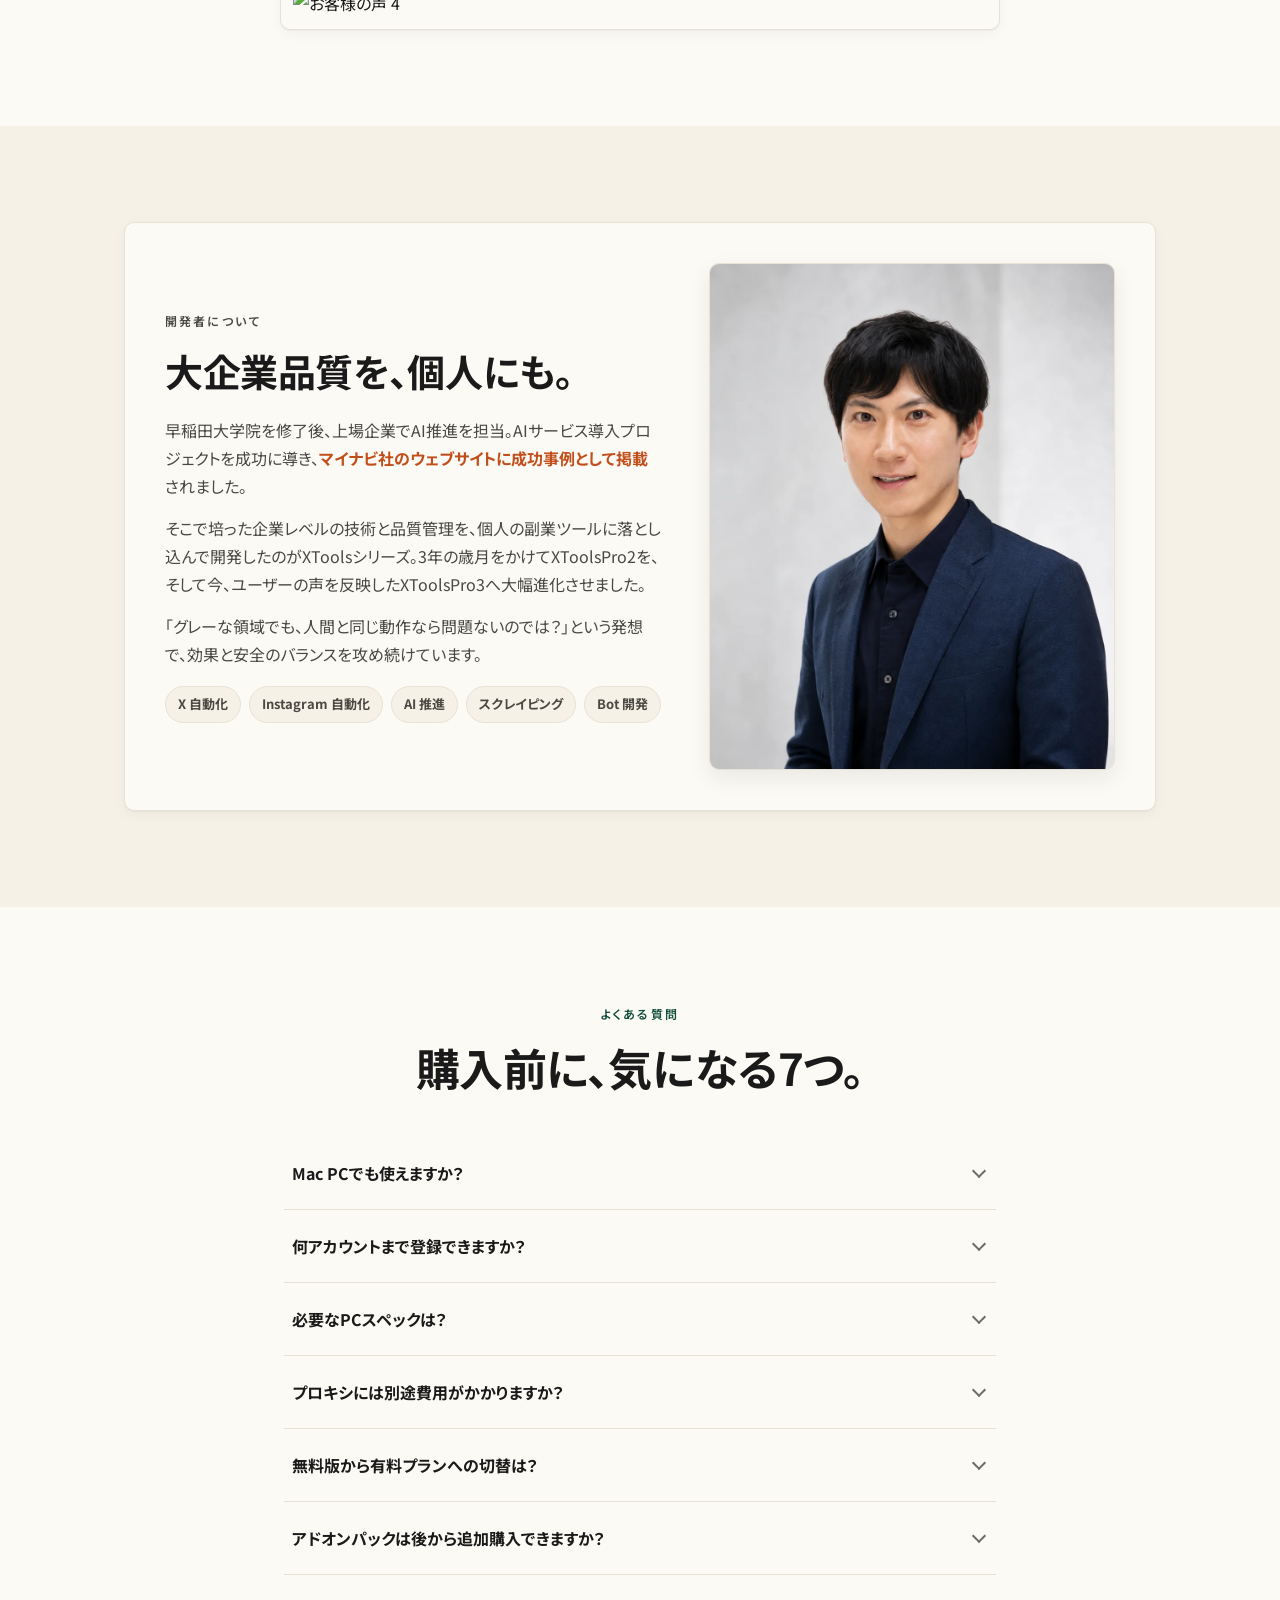
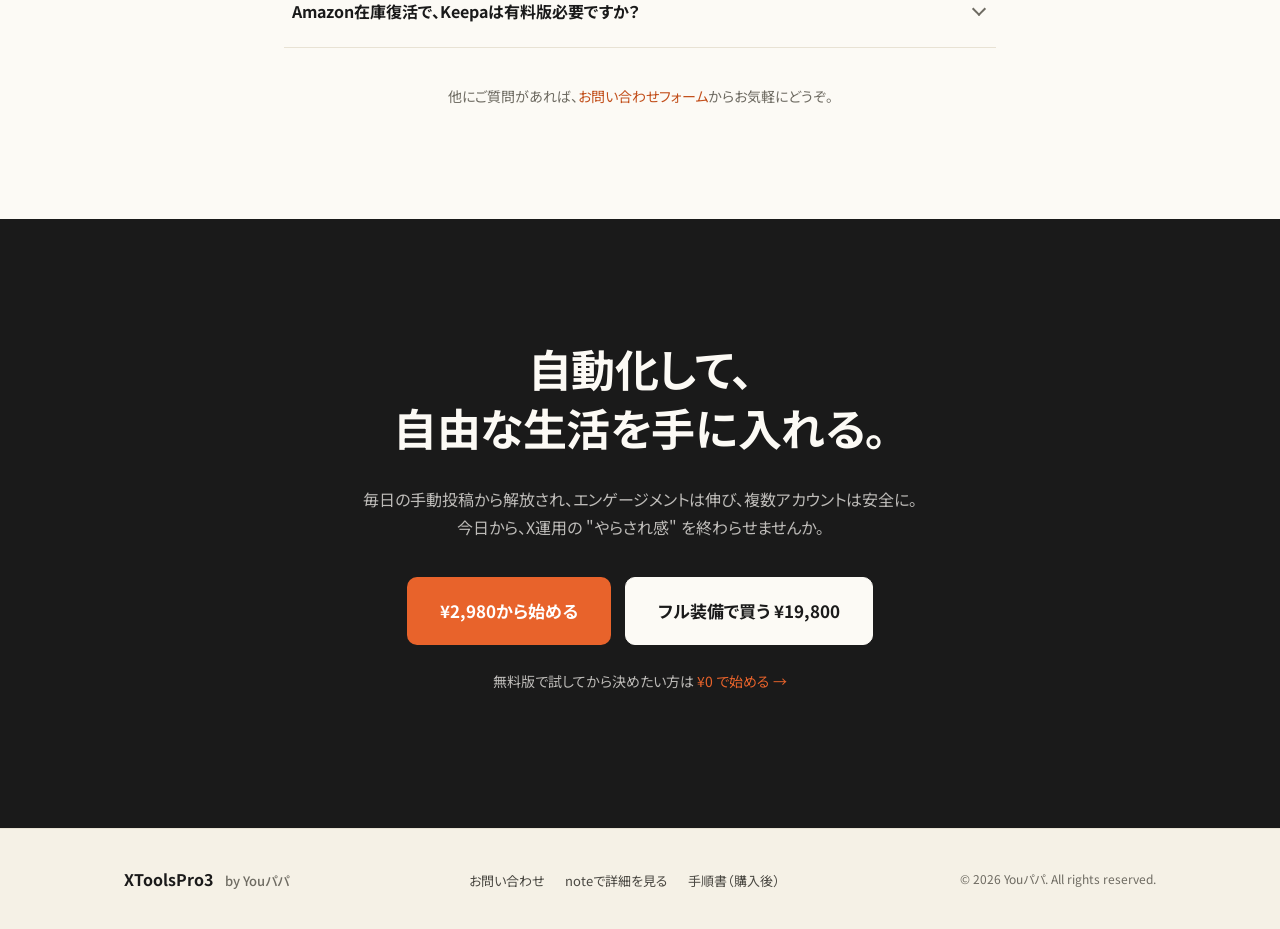
==== commit 3a04e50f: "Add Amazon在庫復活/Keepa FAQ item to LP 「Amazon在庫復活で、Keepaは有料版必要ですか？→不要です。」を公開LP (index.html) のFAQに7番目とし" ====
--- a/index.html
+++ b/index.html
@@ -401,7 +401,7 @@
 <section class="faq" id="faq">
   <div class="wrap wrap-narrow">
     <p class="eyebrow center">よくある質問</p>
-    <h2 class="serif center">購入前に、<br class="sp-only">気になる6つ。</h2>
+    <h2 class="serif center">購入前に、<br class="sp-only">気になる7つ。</h2>
 
     <details class="qa">
       <summary>Mac PCでも使えますか？</summary>
@@ -426,6 +426,10 @@
     <details class="qa">
       <summary>アドオンパックは後から追加購入できますか？</summary>
       <div class="qa-body"><p>はい。買い切り＋アドオンセットの方は、必要なタイミングで好きなパックを追加可能。最初から全部欲しい方は、フル買切り（¥19,800）が単品合計より <b>¥3,200お得</b> です。</p></div>
+    </details>
+    <details class="qa">
+      <summary>Amazon在庫復活で、Keepaは有料版必要ですか？</summary>
+      <div class="qa-body"><p>不要です。</p></div>
     </details>
 
     <p class="faq-more">他にご質問があれば、<a href="https://forms.gle/sDG46hdxTo9E4p4CA" target="_blank" rel="noopener">お問い合わせフォーム</a>からお気軽にどうぞ。</p>
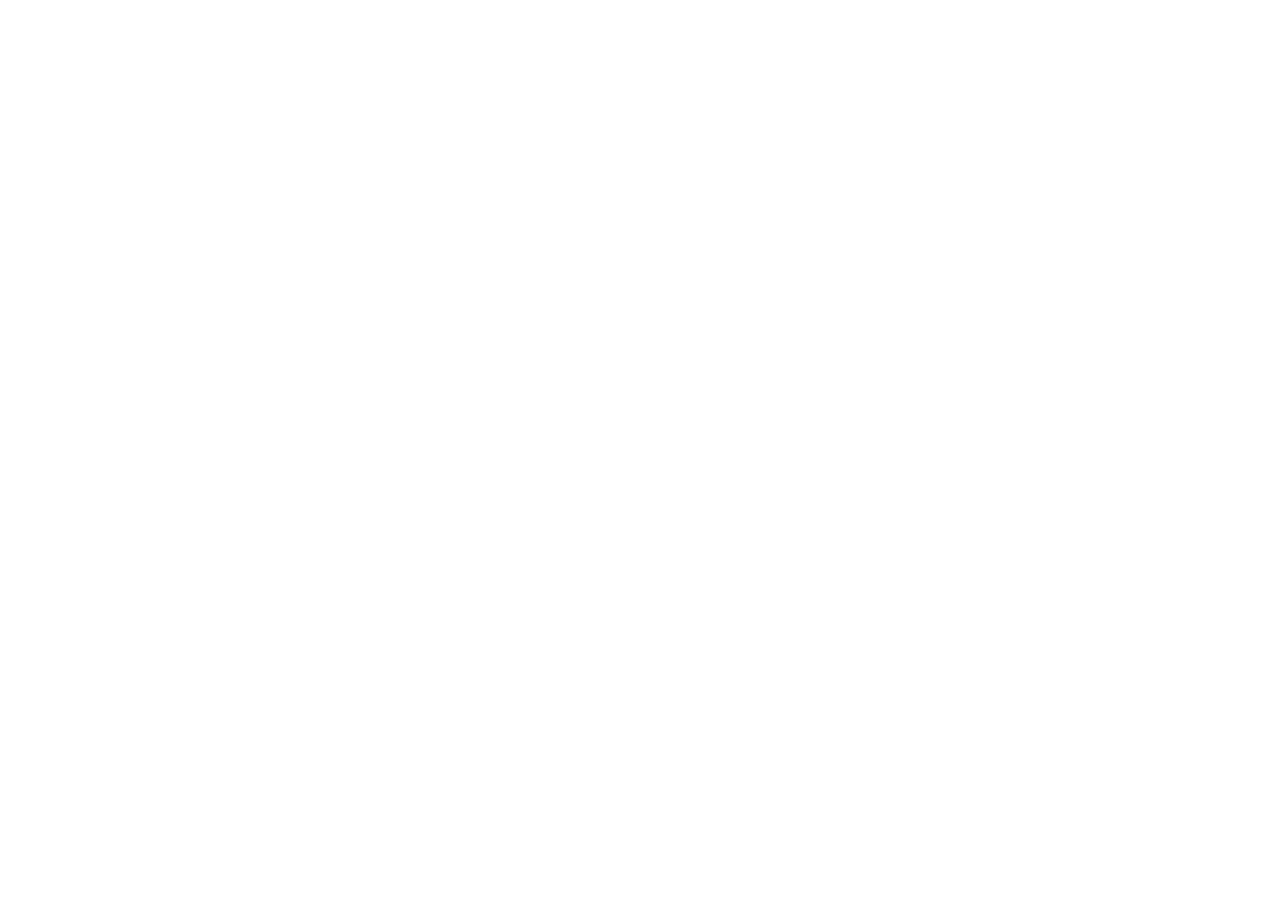
==== commit ff938abb: "feat: XTP3 LP を Youパパツールマーケット（sns-tools-market.vercel.app/xtp3/）への転送ページに GitHub Pages 版は 2026-05-17 " ====
--- a/index.html
+++ b/index.html
@@ -2,468 +2,13 @@
 <html lang="ja">
 <head>
 <meta charset="UTF-8">
-<meta name="viewport" content="width=device-width,initial-scale=1">
-<title>XToolsPro3 — X(Twitter)自動投稿を、企業品質で。</title>
-<meta name="description" content="API不要・全プラン買い切り・無料版あり。ランダム投稿でエンゲージメント2.5倍、複数アカウント・コミュニティ投稿・自動DM・Amazon在庫復活まで。上場企業AI担当が開発。">
-<link rel="canonical" href="https://mitama987.github.io/xtp3-lp/">
-
-<link rel="icon" href="assets/favicon.ico" sizes="any">
-<link rel="icon" type="image/svg+xml" href="assets/favicon.svg">
-<link rel="icon" type="image/png" sizes="32x32" href="assets/favicon-32.png">
-<link rel="icon" type="image/png" sizes="16x16" href="assets/favicon-16.png">
-<link rel="apple-touch-icon" sizes="180x180" href="assets/apple-touch-icon.png">
-<meta name="theme-color" content="#1A1A1A">
-
-<meta property="og:title" content="XToolsPro3 — X自動投稿を、企業品質で。">
-<meta property="og:description" content="API不要・買い切り・複数アカウント対応のX自動投稿ツール。¥0から試せます。">
-<meta property="og:type" content="product">
-<meta property="og:url" content="https://mitama987.github.io/xtp3-lp/">
-<meta property="og:image" content="https://mitama987.github.io/xtp3-lp/assets/images/feature_map.webp">
-<meta name="twitter:card" content="summary_large_image">
-
-<link rel="preconnect" href="https://fonts.googleapis.com">
-<link rel="preconnect" href="https://fonts.gstatic.com" crossorigin>
-<link href="https://fonts.googleapis.com/css2?family=Inter:wght@400;500;600;700&family=Noto+Sans+JP:wght@400;500;700&display=swap" rel="stylesheet">
-
-<link rel="stylesheet" href="assets/css/style.css">
-
-<script type="application/ld+json">
-{
-  "@context": "https://schema.org",
-  "@type": "Product",
-  "name": "XToolsPro3",
-  "description": "API不要のX(Twitter)自動投稿ツール。複数アカウント・ランダム投稿・コミュニティ投稿・自動DM・Amazon在庫復活アラート搭載。",
-  "brand": { "@type": "Brand", "name": "Youパパ" },
-  "offers": [
-    { "@type": "Offer", "name": "無料版", "price": "0", "priceCurrency": "JPY" },
-    { "@type": "Offer", "name": "買い切り＋アドオンセット", "price": "2980", "priceCurrency": "JPY" },
-    { "@type": "Offer", "name": "フル買切り", "price": "19800", "priceCurrency": "JPY" }
-  ],
-  "aggregateRating": { "@type": "AggregateRating", "ratingValue": "4.8", "reviewCount": "100" }
-}
-</script>
+<meta name="viewport" content="width=device-width, initial-scale=1.0">
+<meta name="robots" content="noindex">
+<title>XToolsPro3 の製品ページは移動しました</title>
+<link rel="canonical" href="https://sns-tools-market.vercel.app/xtp3/">
+<meta http-equiv="refresh" content="0; url=https://sns-tools-market.vercel.app/xtp3/">
+<script>location.replace("https://sns-tools-market.vercel.app/xtp3/" + (location.search || ""));</script>
+<style>body{font-family:"Noto Sans JP","Hiragino Sans","Yu Gothic UI",sans-serif;margin:0;min-height:100vh;display:grid;place-items:center;background:#F4EFE6;color:#2A2219;padding:16px}main{max-width:28em;text-align:center}a{color:#C2533C;font-weight:700}</style>
 </head>
-<body>
-
-<!-- ============ HEADER ============ -->
-<header class="site-header">
-  <div class="wrap nav">
-    <a href="#top" class="brand">
-      <span class="brand-mark">X</span>
-      <span class="brand-name">ToolsPro3</span>
-    </a>
-    <nav class="nav-links" aria-label="セクション">
-      <a href="#features">機能</a>
-      <a href="#pricing">料金</a>
-      <a href="#faq">FAQ</a>
-    </nav>
-    <a href="https://note.com/youpapalife/n/n2b0ec123439d" class="btn btn-ghost btn-sm" target="_blank" rel="noopener">無料版を試す</a>
-  </div>
-</header>
-
-<main id="top">
-
-<!-- ============ HERO ============ -->
-<section class="hero">
-  <div class="wrap hero-grid">
-    <div class="hero-copy">
-      <p class="eyebrow">上場企業のAI自動化担当が開発</p>
-      <h1 class="serif">X自動投稿を、<br><span class="accent">企業品質で。</span></h1>
-      <p class="lede">API不要。全プラン買い切り。無料版あり。<br>「ランダム投稿」でエンゲージメントを最大化する、X(Twitter)アフィリエイター向けの自動投稿ツール。</p>
-      <div class="hero-cta">
-        <a href="https://page.theapps.jp/charge/join/E8hv3G40M25k43r2" class="btn btn-primary" target="_blank" rel="noopener">¥2,980から始める</a>
-        <a href="https://note.com/youpapalife/n/n2b0ec123439d" class="btn btn-secondary" target="_blank" rel="noopener">¥0で試してみる</a>
-      </div>
-      <ul class="hero-meta">
-        <li>累計 <b>100名以上</b> 導入</li>
-        <li>サブスク <b>なし</b></li>
-        <li>サポート <b>無期限</b></li>
-      </ul>
-    </div>
-    <div class="hero-visual">
-      <img src="assets/images/feature_map.webp" alt="XToolsPro3の機能マップ" width="1200" height="691" loading="eager">
-    </div>
-  </div>
-</section>
-
-<!-- ============ PAIN ============ -->
-<section class="pain">
-  <div class="wrap">
-    <h2 class="serif center">こんな悩み、<br class="sp-only">毎日続いていませんか？</h2>
-    <div class="item-grid item-grid-4 image-only" role="list">
-      <figure class="item-card" role="listitem">
-        <img src="assets/images/items/pain_01_manual.webp" width="1024" height="1024" loading="lazy"
-             alt="毎日の手動投稿、もう限界。24時間気を張り続けても、伸びない。">
-      </figure>
-      <figure class="item-card" role="listitem">
-        <img src="assets/images/items/pain_02_api_cost.webp" width="1024" height="1024" loading="lazy"
-             alt="X API は月 200 ドル。個人で払い続けるには重すぎる。">
-      </figure>
-      <figure class="item-card" role="listitem">
-        <img src="assets/images/items/pain_03_freeze.webp" width="1024" height="1024" loading="lazy"
-             alt="同 IP で芋づる凍結。資産アカウントが一晩で消える恐怖。">
-      </figure>
-      <figure class="item-card" role="listitem">
-        <img src="assets/images/items/pain_04_dm_late.webp" width="1024" height="1024" loading="lazy"
-             alt="DM 返信が、間に合わない。アクティブ時間にしか返せず、機会損失。">
-      </figure>
-    </div>
-  </div>
-</section>
-
-<!-- ============ WHY ============ -->
-<section class="why" id="why">
-  <div class="wrap">
-    <p class="eyebrow center">XToolsPro3が選ばれる、3つの理由</p>
-    <h2 class="serif center">"続けられる" 自動化の決定版。</h2>
-    <div class="item-grid item-grid-3 image-only" role="list">
-      <figure class="item-card" role="listitem">
-        <img src="assets/images/items/why_01_no_api.webp" width="1024" height="1024" loading="lazy"
-             alt="API 不要、ID とパスだけ。面倒な API 申請ゼロ。すぐ始まる。">
-      </figure>
-      <figure class="item-card" role="listitem">
-        <img src="assets/images/items/why_02_random_x25.webp" width="1024" height="1024" loading="lazy"
-             alt="ランダム投稿で 2.5 倍。100 件プールから人間らしい間隔で配信。">
-      </figure>
-      <figure class="item-card" role="listitem">
-        <img src="assets/images/items/why_03_one_time.webp" width="1024" height="1024" loading="lazy"
-             alt="全プラン 買い切り、月額ゼロ。サブスクなし、永続ライセンス。">
-      </figure>
-    </div>
-  </div>
-</section>
-
-<!-- ============ FEATURES ============ -->
-<section class="features" id="features">
-  <div class="wrap">
-    <p class="eyebrow center">主要機能</p>
-    <h2 class="serif center">アフィリエイトに、<br class="sp-only">本当に効く6機能。</h2>
-    <div class="item-grid item-grid-6 image-only" role="list">
-      <figure class="item-card" role="listitem">
-        <img src="assets/images/items/features_01_random_engine.webp" width="1024" height="1024" loading="lazy"
-             alt="ランダム投稿エンジン。100件プール × 重複防止 × 時間ランダマイザー。">
-      </figure>
-      <figure class="item-card" role="listitem">
-        <img src="assets/images/items/features_02_proxy.webp" width="1024" height="1024" loading="lazy"
-             alt="アカウント別プロキシ。連鎖凍結を防ぐ多重 IP 分散。">
-      </figure>
-      <figure class="item-card" role="listitem">
-        <img src="assets/images/items/features_03_community.webp" width="1024" height="1024" loading="lazy"
-             alt="コミュニティ自動投稿。X コミュニティの濃いユーザーへ届ける。">
-      </figure>
-      <figure class="item-card" role="listitem">
-        <img src="assets/images/items/features_04_auto_dm.webp" width="1024" height="1024" loading="lazy"
-             alt="自動 DM 返信。受信 DM ＋リクエスト承認をテンプレ化。">
-      </figure>
-      <figure class="item-card" role="listitem">
-        <img src="assets/images/items/features_05_amazon.webp" width="1024" height="1024" loading="lazy"
-             alt="Amazon 在庫復活アラート。Keepa 連携で復活瞬間に自動投稿。">
-      </figure>
-      <figure class="item-card" role="listitem">
-        <img src="assets/images/items/features_06_ai_post.webp" width="1024" height="1024" loading="lazy"
-             alt="AI 投稿生成。GPT-4o & Gemini で投稿文を量産。">
-      </figure>
-    </div>
-  </div>
-</section>
-
-<!-- ============ ACHIEVEMENTS ============ -->
-<section class="metrics">
-  <div class="wrap">
-    <p class="eyebrow center">実績ハイライト</p>
-    <h2 class="serif center">フォロワーが少なくても、数字は出る。</h2>
-    <div class="item-grid item-grid-3 image-only" role="list">
-      <figure class="item-card" role="listitem">
-        <img src="assets/images/items/metrics_01_sales_3.webp" width="1024" height="1024" loading="lazy"
-             alt="3件。フォロワー31人のサブ垢で、1日3件成約 (合計¥15,000)。">
-      </figure>
-      <figure class="item-card" role="listitem">
-        <img src="assets/images/items/metrics_02_growth_900.webp" width="1024" height="1024" loading="lazy"
-             alt="+900%。1日150ポストを2ヶ月で、プロフアクセス9倍。">
-      </figure>
-      <figure class="item-card" role="listitem">
-        <img src="assets/images/items/metrics_03_clicks_18.webp" width="1024" height="1024" loading="lazy"
-             alt="18 回/日。ファン化長文＋note誘導戦略で、過去最大のプロフクリック数。">
-      </figure>
-    </div>
-    <p class="metrics-note">※ 詳しい運用ログは <a href="https://note.com/youpapalife/n/ncef006f8c704" target="_blank" rel="noopener">成果報告記事</a> を参照ください。</p>
-  </div>
-</section>
-
-<!-- ============ PRICING ============ -->
-<section class="pricing" id="pricing">
-  <div class="wrap">
-    <p class="eyebrow center">料金プラン</p>
-    <h2 class="serif center">あなたに合う、<br class="sp-only">買い切りプランを。</h2>
-    <p class="center muted">月額・サブスクは一切ありません。一度買えば、ずっと使えます。</p>
-
-    <div class="plan-grid">
-      <article class="plan">
-        <p class="plan-name">無料版</p>
-        <p class="plan-price serif">¥0<span>/ 永続</span></p>
-        <ul class="plan-feats">
-          <li>定期投稿（基本）</li>
-          <li>1アカウント限定</li>
-          <li>期間制限なし</li>
-          <li class="x">AI機能なし</li>
-          <li class="x">複数アカウント非対応</li>
-        </ul>
-        <a href="https://note.com/youpapalife/n/n2b0ec123439d" class="btn btn-secondary btn-block" target="_blank" rel="noopener">無料で始める</a>
-      </article>
-
-      <article class="plan plan-feature">
-        <p class="plan-badge">人気No.1</p>
-        <div class="plan-header">
-          <p class="plan-name">買い切り＋アドオン</p>
-          <p class="plan-price serif">¥2,980<span>〜（一括）</span></p>
-        </div>
-        <ul class="plan-feats">
-          <li>全基本機能 無制限</li>
-          <li>複数アカウント対応</li>
-          <li>AIクレジット 1,000pt</li>
-          <li>アドオン1つ同梱</li>
-          <li>アドオン追加購入OK</li>
-          <li>永続ライセンス</li>
-        </ul>
-        <a href="https://page.theapps.jp/charge/join/E8hv3G40M25k43r2" class="btn btn-primary btn-block" target="_blank" rel="noopener">このプランを購入</a>
-      </article>
-
-      <article class="plan">
-        <p class="plan-name">フル買切り</p>
-        <p class="plan-price serif">¥19,800<span>（一括）</span></p>
-        <ul class="plan-feats">
-          <li>全機能＋全5アドオン同梱</li>
-          <li>単品計¥23,000相当</li>
-          <li><b>¥3,200お得</b></li>
-          <li>AIクレジット 1,000pt</li>
-          <li>新機能の即時利用</li>
-          <li>永続ライセンス</li>
-        </ul>
-        <a href="https://page.theapps.jp/charge/join/D8hv3G40M25k48c3" class="btn btn-dark btn-block" target="_blank" rel="noopener">フル装備で買う</a>
-      </article>
-    </div>
-  </div>
-</section>
-
-<!-- ============ ADDONS ============ -->
-<section class="addons">
-  <div class="wrap">
-    <p class="eyebrow center">アドオンパック</p>
-    <h2 class="serif center">必要な機能だけ、<br class="sp-only">あとから足せる。</h2>
-    <p class="center muted">買い切り＋アドオンセットには <b>1つ同梱</b>。さらに追加購入もできます。<br>5つ全部欲しい方は <b>フル買切り（¥19,800）</b> が¥3,200お得。</p>
-    <div class="item-grid item-grid-5" role="list">
-      <figure class="item-card addon-card" role="listitem">
-        <img src="assets/images/items/addons_01_ai.webp" width="1024" height="1024" loading="lazy"
-             alt="AI 生成パック / ¥4,000。ランダム投稿+AI+スプシ取込。">
-        <div class="addon-card-body">
-          <details class="addon-detail">
-            <summary>含まれるものを見る</summary>
-            <ul class="addon-detail__list">
-              <li>ランダム投稿エンジン</li>
-              <li>AI投稿生成（GPT-4o & Gemini）</li>
-              <li>スプレッドシート取込</li>
-            </ul>
-          </details>
-        </div>
-      </figure>
-      <figure class="item-card addon-card" role="listitem">
-        <img src="assets/images/items/addons_02_engagement.webp" width="1024" height="1024" loading="lazy"
-             alt="エンゲージメントパック / ¥4,000。自動いいね+フォロー+リプライ。">
-        <div class="addon-card-body">
-          <details class="addon-detail">
-            <summary>含まれるものを見る</summary>
-            <ul class="addon-detail__list">
-              <li>自動いいね</li>
-              <li>自動フォロー / フォロバ</li>
-              <li>自動リプライ</li>
-            </ul>
-          </details>
-        </div>
-      </figure>
-      <figure class="item-card addon-card" role="listitem">
-        <img src="assets/images/items/addons_03_multi.webp" width="1024" height="1024" loading="lazy"
-             alt="マルチアカウントパック / ¥5,000。プロキシ+一括登録+共通設定。">
-        <div class="addon-card-body">
-          <details class="addon-detail">
-            <summary>含まれるものを見る</summary>
-            <ul class="addon-detail__list">
-              <li>アカウント別プロキシ管理</li>
-              <li>複数アカウント一括登録</li>
-              <li>共通設定の横展開</li>
-            </ul>
-          </details>
-        </div>
-      </figure>
-      <figure class="item-card addon-card" role="listitem">
-        <img src="assets/images/items/addons_04_community.webp" width="1024" height="1024" loading="lazy"
-             alt="コミュニティパック / ¥4,000。コミュニティ自動投稿。">
-        <div class="addon-card-body">
-          <details class="addon-detail">
-            <summary>含まれるものを見る</summary>
-            <ul class="addon-detail__list">
-              <li>X コミュニティ自動投稿</li>
-              <li>コミュニティ別の投稿振り分け</li>
-              <li>濃いユーザー層へのリーチ</li>
-            </ul>
-          </details>
-        </div>
-      </figure>
-      <figure class="item-card addon-card" role="listitem">
-        <img src="assets/images/items/addons_05_amazon.webp" width="1024" height="1024" loading="lazy"
-             alt="Amazon 在庫復活パック / ¥6,000。Keepa 連携+在庫監視+自動投稿。">
-        <div class="addon-card-body">
-          <details class="addon-detail">
-            <summary>含まれるものを見る</summary>
-            <ul class="addon-detail__list">
-              <li>Keepa 連携</li>
-              <li>在庫復活の自動監視</li>
-              <li>復活瞬間の自動投稿</li>
-            </ul>
-          </details>
-        </div>
-      </figure>
-    </div>
-  </div>
-</section>
-
-<!-- ============ COMPARISON ============ -->
-<section class="compare">
-  <div class="wrap">
-    <p class="eyebrow center">プラン比較</p>
-    <h2 class="serif center">3プランを、横で並べて。</h2>
-    <div class="table-scroll">
-      <table class="cmp">
-        <thead>
-          <tr>
-            <th></th>
-            <th>無料</th>
-            <th class="hl">買い切り＋アドオン</th>
-            <th>フル買切り</th>
-          </tr>
-        </thead>
-        <tbody>
-          <tr><th>価格</th><td>¥0</td><td class="hl">¥2,980〜</td><td>¥19,800</td></tr>
-          <tr><th>定期投稿</th><td>○</td><td class="hl">○</td><td>○</td></tr>
-          <tr><th>予約投稿</th><td>—</td><td class="hl">○</td><td>○</td></tr>
-          <tr><th>ランダム投稿</th><td>—</td><td class="hl">○</td><td>○</td></tr>
-          <tr><th>複数アカウント</th><td>1つまで</td><td class="hl">無制限</td><td>無制限</td></tr>
-          <tr><th>AIクレジット</th><td>—</td><td class="hl">1,000pt</td><td>1,000pt</td></tr>
-          <tr><th>アドオン</th><td>—</td><td class="hl">1つ同梱＋追加可</td><td>全5種同梱</td></tr>
-          <tr><th>新機能の即時利用</th><td>—</td><td class="hl">基本機能のみ</td><td>○</td></tr>
-          <tr><th>サポート</th><td>—</td><td class="hl">○</td><td>○</td></tr>
-        </tbody>
-      </table>
-    </div>
-  </div>
-</section>
-
-<!-- ============ REVIEWS ============ -->
-<section class="reviews">
-  <div class="wrap">
-    <p class="eyebrow center">お客様の声</p>
-    <h2 class="serif center reviews-title">累計100名以上が選んだ、本物の自動化。</h2>
-    <div class="review-stack">
-      <figure><img src="https://assets.st-note.com/img/1762386691-7xI5KBtLRzO1Gci9gdfQSnqe.png?width=1200" alt="お客様の声 1" loading="lazy"></figure>
-      <figure><img src="https://assets.st-note.com/img/1762386797-v0xzVAeg2s6PMiybWc18wdjU.png?width=1200" alt="お客様の声 2" loading="lazy"></figure>
-      <figure><img src="https://assets.st-note.com/img/1759045630-yIfLaUvF6Gu21H0ipNPnAROt.png?width=1200" alt="お客様の声 3" loading="lazy"></figure>
-      <figure><img src="https://assets.st-note.com/img/1759045850-daIKr3jUwbcZoeF6XYQ0A4p1.png?width=1200" alt="お客様の声 4" loading="lazy"></figure>
-    </div>
-  </div>
-</section>
-
-<!-- ============ DEVELOPER ============ -->
-<section class="dev">
-  <div class="wrap">
-    <div class="dev-panel">
-      <div class="dev-copy">
-        <p class="eyebrow">開発者について</p>
-        <h2 class="serif">大企業品質を、個人にも。</h2>
-        <p>早稲田大学院を修了後、上場企業でAI推進を担当。AIサービス導入プロジェクトを成功に導き、<a href="https://note.com/youpapalife" target="_blank" rel="noopener"><b>マイナビ社のウェブサイトに成功事例として掲載</b></a>されました。</p>
-        <p>そこで培った企業レベルの技術と品質管理を、個人の副業ツールに落とし込んで開発したのがXToolsシリーズ。3年の歳月をかけてXToolsPro2を、そして今、ユーザーの声を反映したXToolsPro3へ大幅進化させました。</p>
-        <p>「グレーな領域でも、人間と同じ動作なら問題ないのでは？」という発想で、効果と安全のバランスを攻め続けています。</p>
-        <ul class="dev-tags">
-          <li>X 自動化</li>
-          <li>Instagram 自動化</li>
-          <li>AI 推進</li>
-          <li>スクレイピング</li>
-          <li>Bot 開発</li>
-        </ul>
-      </div>
-      <figure class="dev-portrait">
-        <img src="assets/images/developer_portrait.webp" alt="開発者ポートレート" width="960" height="1200" loading="lazy"
-             onerror="this.onerror=null;this.src='assets/images/developer_profile.webp';this.classList.add('is-fallback');">
-      </figure>
-    </div>
-  </div>
-</section>
-
-<!-- ============ FAQ ============ -->
-<section class="faq" id="faq">
-  <div class="wrap wrap-narrow">
-    <p class="eyebrow center">よくある質問</p>
-    <h2 class="serif center">購入前に、<br class="sp-only">気になる7つ。</h2>
-
-    <details class="qa">
-      <summary>Mac PCでも使えますか？</summary>
-      <div class="qa-body"><p><b>Windows専用</b>です。Mac / Linuxには対応していません。Windows 10 以降の PC をご用意ください。</p></div>
-    </details>
-    <details class="qa">
-      <summary>何アカウントまで登録できますか？</summary>
-      <div class="qa-body"><p>登録自体は<b>目安100アカウント</b>まで可能です。ただし1アカウントごとに1つのChromeが立ち上がるため、PCによっては処理が重くなる場合があります。同時刻に投稿するアカウントは<b>10個程度</b>を目安にしてください。設定でアカウントごとに投稿時刻をずらせるので、登録数が多くてもスムーズに運用できます。</p></div>
-    </details>
-    <details class="qa">
-      <summary>必要なPCスペックは？</summary>
-      <div class="qa-body"><p>Windows 10 以降 / メモリ 4GB（推奨 8GB） / 空き 1GB / インターネット接続。一般的なノートPCで動作します。</p></div>
-    </details>
-    <details class="qa">
-      <summary>プロキシには別途費用がかかりますか？</summary>
-      <div class="qa-body"><p>はい。IPRoyal等のプロキシサービスで、1アカウントあたり月額500〜800円（1日約17円）程度。資産アカウントを守る "保険料" としてお考えください。設定はコピペ3分です。</p></div>
-    </details>
-    <details class="qa">
-      <summary>無料版から有料プランへの切替は？</summary>
-      <div class="qa-body"><p>いつでも可能です。無料版でお使いのデータ・設定はそのまま引き継がれます。再インストールは不要です。</p></div>
-    </details>
-    <details class="qa">
-      <summary>アドオンパックは後から追加購入できますか？</summary>
-      <div class="qa-body"><p>はい。買い切り＋アドオンセットの方は、必要なタイミングで好きなパックを追加可能。最初から全部欲しい方は、フル買切り（¥19,800）が単品合計より <b>¥3,200お得</b> です。</p></div>
-    </details>
-    <details class="qa">
-      <summary>Amazon在庫復活で、Keepaは有料版必要ですか？</summary>
-      <div class="qa-body"><p>不要です。</p></div>
-    </details>
-
-    <p class="faq-more">他にご質問があれば、<a href="https://forms.gle/sDG46hdxTo9E4p4CA" target="_blank" rel="noopener">お問い合わせフォーム</a>からお気軽にどうぞ。</p>
-  </div>
-</section>
-
-<!-- ============ FINAL CTA ============ -->
-<section class="final">
-  <div class="wrap center">
-    <h2 class="serif final-title">自動化して、<br>自由な生活を手に入れる。</h2>
-    <p class="muted">毎日の手動投稿から解放され、エンゲージメントは伸び、複数アカウントは安全に。<br>今日から、X運用の "やらされ感" を終わらせませんか。</p>
-    <div class="final-cta">
-      <a href="https://page.theapps.jp/charge/join/E8hv3G40M25k43r2" class="btn btn-primary btn-lg" target="_blank" rel="noopener">¥2,980から始める</a>
-      <a href="https://page.theapps.jp/charge/join/D8hv3G40M25k48c3" class="btn btn-dark btn-lg" target="_blank" rel="noopener">フル装備で買う ¥19,800</a>
-    </div>
-    <p class="final-note">無料版で試してから決めたい方は <a href="https://note.com/youpapalife/n/n2b0ec123439d" target="_blank" rel="noopener">¥0 で始める →</a></p>
-  </div>
-</section>
-
-</main>
-
-<!-- ============ FOOTER ============ -->
-<footer class="site-footer">
-  <div class="wrap foot">
-    <p class="foot-brand">XToolsPro3 <span>by Youパパ</span></p>
-    <ul class="foot-links">
-      <li><a href="https://forms.gle/sDG46hdxTo9E4p4CA" target="_blank" rel="noopener">お問い合わせ</a></li>
-      <li><a href="https://note.com/youpapalife" target="_blank" rel="noopener">noteで詳細を見る</a></li>
-      <li><a href="https://xtools-docs-auth.web.app/" target="_blank" rel="noopener">手順書（購入後）</a></li>
-    </ul>
-    <p class="foot-copy">© 2026 Youパパ. All rights reserved.</p>
-  </div>
-</footer>
-
-<script src="assets/js/faq.js" defer></script>
-</body>
+<body><main><p>XToolsPro3 の製品ページは移動しました。自動で切り替わらない場合は <a href="https://sns-tools-market.vercel.app/xtp3/">こちら</a> からどうぞ。</p></main></body>
 </html>
